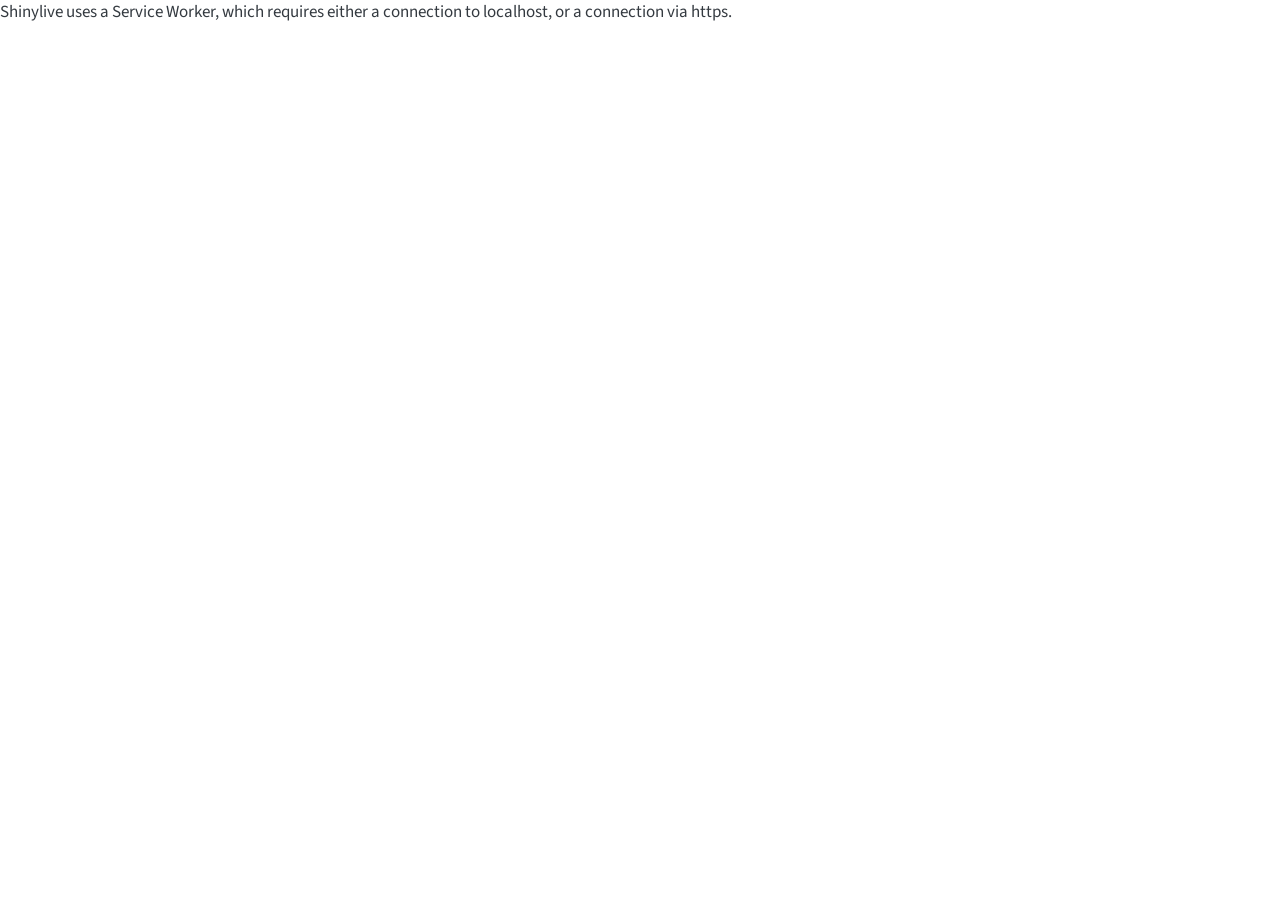
==== docs/index.html @ 6440e5b2 "update" ====
<!DOCTYPE html>
<html xmlns="http://www.w3.org/1999/xhtml" lang="en" xml:lang="en"><head>

<meta charset="utf-8">
<meta name="generator" content="quarto-1.4.553">

<meta name="viewport" content="width=device-width, initial-scale=1.0, user-scalable=yes">


<title>test_shiny_python - Shinylive in Quarto example</title>
<style>
code{white-space: pre-wrap;}
span.smallcaps{font-variant: small-caps;}
div.columns{display: flex; gap: min(4vw, 1.5em);}
div.column{flex: auto; overflow-x: auto;}
div.hanging-indent{margin-left: 1.5em; text-indent: -1.5em;}
ul.task-list{list-style: none;}
ul.task-list li input[type="checkbox"] {
  width: 0.8em;
  margin: 0 0.8em 0.2em -1em; /* quarto-specific, see https://github.com/quarto-dev/quarto-cli/issues/4556 */ 
  vertical-align: middle;
}
</style>


<script src="site_libs/quarto-nav/quarto-nav.js"></script>
<script src="site_libs/quarto-nav/headroom.min.js"></script>
<script src="site_libs/clipboard/clipboard.min.js"></script>
<script src="site_libs/quarto-search/autocomplete.umd.js"></script>
<script src="site_libs/quarto-search/fuse.min.js"></script>
<script src="site_libs/quarto-search/quarto-search.js"></script>
<meta name="quarto:offset" content="./">
<script src="site_libs/quarto-html/quarto.js"></script>
<script src="site_libs/quarto-html/popper.min.js"></script>
<script src="site_libs/quarto-html/tippy.umd.min.js"></script>
<script src="site_libs/quarto-html/anchor.min.js"></script>
<link href="site_libs/quarto-html/tippy.css" rel="stylesheet">
<link href="site_libs/quarto-html/quarto-syntax-highlighting.css" rel="stylesheet" id="quarto-text-highlighting-styles">
<script src="site_libs/bootstrap/bootstrap.min.js"></script>
<link href="site_libs/bootstrap/bootstrap-icons.css" rel="stylesheet">
<link href="site_libs/bootstrap/bootstrap.min.css" rel="stylesheet" id="quarto-bootstrap" data-mode="light">
<meta name="shinylive:serviceworker_dir" content=".">
<script src="site_libs/quarto-contrib/shinylive-0.4.1/shinylive/load-shinylive-sw.js" type="module"></script>
<script src="site_libs/quarto-contrib/shinylive-0.4.1/shinylive/run-python-blocks.js" type="module"></script>
<link href="site_libs/quarto-contrib/shinylive-0.4.1/shinylive/shinylive.css" rel="stylesheet">
<link href="site_libs/quarto-contrib/shinylive-quarto-css/shinylive-quarto.css" rel="stylesheet">
<script id="quarto-search-options" type="application/json">{
  "location": "navbar",
  "copy-button": false,
  "collapse-after": 3,
  "panel-placement": "end",
  "type": "overlay",
  "limit": 50,
  "keyboard-shortcut": [
    "f",
    "/",
    "s"
  ],
  "show-item-context": false,
  "language": {
    "search-no-results-text": "No results",
    "search-matching-documents-text": "matching documents",
    "search-copy-link-title": "Copy link to search",
    "search-hide-matches-text": "Hide additional matches",
    "search-more-match-text": "more match in this document",
    "search-more-matches-text": "more matches in this document",
    "search-clear-button-title": "Clear",
    "search-text-placeholder": "",
    "search-detached-cancel-button-title": "Cancel",
    "search-submit-button-title": "Submit",
    "search-label": "Search"
  }
}</script>


<link rel="stylesheet" href="styles.css">
</head>

<body class="nav-fixed">

<div id="quarto-search-results"></div>
  <header id="quarto-header" class="headroom fixed-top">
    <nav class="navbar navbar-expand-lg " data-bs-theme="dark">
      <div class="navbar-container container-fluid">
      <div class="navbar-brand-container mx-auto">
    <a class="navbar-brand" href="./index.html">
    <span class="navbar-title">test_shiny_python</span>
    </a>
  </div>
            <div id="quarto-search" class="" title="Search"></div>
          <button class="navbar-toggler" type="button" data-bs-toggle="collapse" data-bs-target="#navbarCollapse" aria-controls="navbarCollapse" aria-expanded="false" aria-label="Toggle navigation" onclick="if (window.quartoToggleHeadroom) { window.quartoToggleHeadroom(); }">
  <span class="navbar-toggler-icon"></span>
</button>
          <div class="collapse navbar-collapse" id="navbarCollapse">
            <ul class="navbar-nav navbar-nav-scroll me-auto">
  <li class="nav-item">
    <a class="nav-link active" href="./index.html" aria-current="page"> 
<span class="menu-text">Home</span></a>
  </li>  
  <li class="nav-item">
    <a class="nav-link" href="./about.html"> 
<span class="menu-text">Shinylive in Quarto example</span></a>
  </li>  
</ul>
          </div> <!-- /navcollapse -->
          <div class="quarto-navbar-tools">
</div>
      </div> <!-- /container-fluid -->
    </nav>
</header>
<!-- content -->
<div id="quarto-content" class="quarto-container page-columns page-rows-contents page-layout-article page-navbar">
<!-- sidebar -->
<!-- margin-sidebar -->
    <div id="quarto-margin-sidebar" class="sidebar margin-sidebar">
        <nav id="TOC" role="doc-toc" class="toc-active">
    <h2 id="toc-title">On this page</h2>
   
  <ul>
  <li><a href="#editor-with-app" id="toc-editor-with-app" class="nav-link active" data-scroll-target="#editor-with-app">Editor with app</a></li>
  </ul>
</nav>
    </div>
<!-- main -->
<main class="content" id="quarto-document-content">

<header id="title-block-header" class="quarto-title-block default">
<div class="quarto-title">
<h1 class="title">Shinylive in Quarto example</h1>
</div>



<div class="quarto-title-meta">

    
  
    
  </div>
  


</header>


<section id="editor-with-app" class="level3">
<h3 class="anchored" data-anchor-id="editor-with-app">Editor with app</h3>
<p>If you want to display an editor panel with along with the running application, use <code>#| components: [editor, viewer]</code>. Users will be able to use the editor to modify the code and re-run the application.</p>
<pre class="shinylive-python" data-engine="python"><code>#| standalone: true
#| viewerHeight: 600

from shiny import App, ui, render
import pandas as pd
from pyodide.http import open_url
from shiny import App, Inputs, Outputs, Session, reactive, render, ui

# Define the directory and file path
file_path = open_url("https://raw.githubusercontent.com/Liem-Ngo/test-shiny/main/triz_39_1.csv")

# Define parameter mapping
parameter_mapping = {
    "1. Trọng lượng đối tượng chuyển động": 1,
    "2. Trọng lượng đối tượng bất động": 2,
    "3. Độ dài đối tượng chuyển động": 3,
    "4. Độ dài đối tượng bất động": 4,
    "5. Diện tích đối tượng chuyển động": 5,
    "6. Diện tích đối tượng bất động": 6,
    "7. Thể tích đối tượng chuyển động": 7,
    "8. Thể tích đối tượng bất động": 8,
    "9. Vận tốc": 9,
    "10. Lực": 10,
    "11. Ứng suất, áp suất": 11,
    "12. Hình dạng": 12,
    "13. Tính ổn định của thành phần đối tượng": 13,
    "14. Độ bền": 14,
    "15. Thời hạn hoạt động của đối tượng chuyển động": 15,
    "16. Thời hạn hoạt động của đối tượng bất động": 16,
    "17. Nhiệt độ": 17,
    "18. Độ chiếu sáng (độ rọi)": 18,
    "19. Năng lượng tiêu hao bởi đối tượng chuyển động": 19,
    "20. Năng lượng tiêu hao bởi đối tượng bất động": 20,
    "21. Công suất": 21,
    "22. Năng lượng mất mát": 22,
    "23. Chất thể mất mát": 23,
    "24. Thông tin mất mát": 24,
    "25. Thời gian mất mát": 25,
    "26. Lượng chất thể": 26,
    "27. Độ tin cậy": 27,
    "28. Độ chính xác trong đo lường": 28,
    "29. Độ chính xác trong chế tạo": 29,
    "30. Các nhân tố có hại từ bên ngoài tác động lên đối tượng": 30,
    "31. Các nhân tố có hại sinh ra bởi chính đối tượng": 31,
    "32. Tiện lợi trong chế tạo": 32,
    "33. Tiện lợi trong sử dụng, vận hành": 33,
    "34. Tiện lợi trong sửa chữa": 34,
    "35. Độ thích nghi, tính phổ dụng (vạn năng)": 35,
    "36. Độ phức tạp của thiết bị": 36,
    "37. Độ phức tạp trong kiểm tra và đo lường": 37,
    "38. Mức độ tự động hóa": 38,
    "39. Năng suất": 39
}

# Define creative principles mapping and replace &lt;br&gt; with a space
creative_principles = {
    1: "Nguyên tắc phân nhỏ (Segmentation)",
    2: "Nguyên tắc “tách khỏi” (Taking out)",
    3: "Nguyên tắc phẩm chất cục bộ (Local quality)",
    4: "Nguyên tắc phản đối xứng (Asymmetry)",
    5: "Nguyên tắc kết hợp (Merging)",
    6: "Nguyên tắc vạn năng (Universality)",
    7: "Nguyên tắc “chứa trong” (Nested Doll)",
    8: "Nguyên tắc phản trọng lượng (Anti-Weight)",
    9: "Nguyên tắc gây ứng suất sơ bộ (Preliminary Anti-Action)",
    10: "Nguyên tắc thực hiện sơ bộ (Preliminary Action)",
    11: "Nguyên tắc dự phòng (Beforehand Cushioning)",
    12: "Nguyên tắc đẳng thế (Equipotentiality)",
    13: "Nguyên tắc đảo ngược (The Other Way Round)",
    14: "Nguyên tắc cầu (tròn) hóa (Spheroidality - Curvature)",
    15: "Nguyên tắc linh động (Dynamics)",
    16: "Nguyên tắc giải “thiếu” hoặc “thừa” (Partial or Excessive Actions)",
    17: "Nguyên tắc chuyển sang chiều khác (Another Dimension)",
    18: "Nguyên tắc sử dụng các dao động cơ học (Mechanical vibration)",
    19: "Nguyên tắc tác động theo chu kỳ (Periodic Action)",
    20: "Nguyên tắc liên tục tác động có ích (Continuity of Useful Action)",
    21: "Nguyên tắc “vượt nhanh” (Skipping)",
    22: "Nguyên tắc biến hại thành lợi (\"Blessing in Disguise\" or \"Turn Lemons into Lemonade\")",
    23: "Nguyên tắc quan hệ phản hồi (Feedback)",
    24: "Nguyên tắc sử dụng trung gian (Intermediary)",
    25: "Nguyên tắc tự phục vụ (Self-service)",
    26: "Nguyên tắc sao chép (Copying)",
    27: "Nguyên tắc “rẻ” thay cho “đắt” (Cheap Short-Living Objects)",
    28: "Thay thế sơ đồ cơ học (Mechanics Substitution)",
    29: "Sử dụng các kết cấu khí và lỏng (Pneumatics and Hydraulics)",
    30: "Sử dụng vỏ dẻo và màng mỏng (Flexible Shells and Thin Films)",
    31: "Sử dụng các vật liệu nhiều lỗ (Porous Materials)",
    32: "Nguyên tắc thay đổi màu sắc (Color Changes)",
    33: "Nguyên tắc đồng nhất (Homogeneity)",
    34: "Nguyên tắc phân hủy hoặc tái sinh các phần (Discarding and Recovering)",
    35: "Thay đổi các thông số hóa lý của đối tượng (Parameter Changes)",
    36: "Sử dụng chuyển pha (Phase Transitions)",
    37: "Sử dụng sự nở nhiệt (Thermal Expansion)",
    38: "Sử dụng các chất oxy hóa mạnh (Strong Oxidants or Boosted Interactions)",
    39: "Thay đổi độ trơ (Inert Atmosphere)",
    40: "Sử dụng các vật liệu hợp thành (Composite Structures)"
}

# Define the UI components
app_ui = ui.page_fluid(
    ui.layout_sidebar(
        ui.panel_sidebar(
            ui.h3("Matrix 39"),
            ui.input_select(
                "col_select",
                "Tốt lên:",
                list(parameter_mapping.keys()),
                width="100%"
            ),
            ui.input_select(
                "row_select",
                "Xấu đi:",
                list(parameter_mapping.keys()),
                width="100%"
            ),
            ui.input_action_button("submitbutton", "Submit", class_="btn btn-primary", width="100%"),
        ),
        ui.panel_main(
            ui.h3("__________NGUYÊN TẮC SÁNG TẠO__________ "),
            ui.output_table("selected_table", class_="table table-sm table-striped"),
            ui.HTML("&lt;style&gt; .table { font-size: 15px; text-align: left; } &lt;/style&gt;"),
        ),
        style="font-size: 15px; padding: 0px;"
    ),
    style="font-size: 15px; padding: 0px;"
)

def server(input: Inputs, output: Outputs, session: Session):
    @reactive.Calc
    def read_file():
        return pd.read_csv(file_path, delimiter=';')

    @reactive.Calc
    def selected_value_calc():
        df_matrix = read_file()
        if df_matrix.empty:
            return pd.DataFrame({"Error": ["The data file could not be loaded."]})
        
        if input.submitbutton() &gt; 0:
            row_select = input.row_select()
            col_select = input.col_select()
            row_idx = parameter_mapping[row_select] - 1  # Adjust for 0-based indexing
            col_idx = parameter_mapping[col_select] - 1  # Adjust for 0-based indexing
            value = df_matrix.iloc[row_idx, col_idx]
            selected_values = [int(val) for val in str(value).split(',')]
            result = pd.DataFrame({
                "Principles": selected_values,
                " ": [creative_principles[val] for val in selected_values]
            })
            return result
        return pd.DataFrame(columns=["Principles", " "])

    @output
    @render.table
    def selected_table():
        return selected_value_calc()

app = App(app_ui, server)
</code></pre>


</section>

</main> <!-- /main -->
<script id="quarto-html-after-body" type="application/javascript">
window.document.addEventListener("DOMContentLoaded", function (event) {
  const toggleBodyColorMode = (bsSheetEl) => {
    const mode = bsSheetEl.getAttribute("data-mode");
    const bodyEl = window.document.querySelector("body");
    if (mode === "dark") {
      bodyEl.classList.add("quarto-dark");
      bodyEl.classList.remove("quarto-light");
    } else {
      bodyEl.classList.add("quarto-light");
      bodyEl.classList.remove("quarto-dark");
    }
  }
  const toggleBodyColorPrimary = () => {
    const bsSheetEl = window.document.querySelector("link#quarto-bootstrap");
    if (bsSheetEl) {
      toggleBodyColorMode(bsSheetEl);
    }
  }
  toggleBodyColorPrimary();  
  const icon = "";
  const anchorJS = new window.AnchorJS();
  anchorJS.options = {
    placement: 'right',
    icon: icon
  };
  anchorJS.add('.anchored');
  const isCodeAnnotation = (el) => {
    for (const clz of el.classList) {
      if (clz.startsWith('code-annotation-')) {                     
        return true;
      }
    }
    return false;
  }
  const clipboard = new window.ClipboardJS('.code-copy-button', {
    text: function(trigger) {
      const codeEl = trigger.previousElementSibling.cloneNode(true);
      for (const childEl of codeEl.children) {
        if (isCodeAnnotation(childEl)) {
          childEl.remove();
        }
      }
      return codeEl.innerText;
    }
  });
  clipboard.on('success', function(e) {
    // button target
    const button = e.trigger;
    // don't keep focus
    button.blur();
    // flash "checked"
    button.classList.add('code-copy-button-checked');
    var currentTitle = button.getAttribute("title");
    button.setAttribute("title", "Copied!");
    let tooltip;
    if (window.bootstrap) {
      button.setAttribute("data-bs-toggle", "tooltip");
      button.setAttribute("data-bs-placement", "left");
      button.setAttribute("data-bs-title", "Copied!");
      tooltip = new bootstrap.Tooltip(button, 
        { trigger: "manual", 
          customClass: "code-copy-button-tooltip",
          offset: [0, -8]});
      tooltip.show();    
    }
    setTimeout(function() {
      if (tooltip) {
        tooltip.hide();
        button.removeAttribute("data-bs-title");
        button.removeAttribute("data-bs-toggle");
        button.removeAttribute("data-bs-placement");
      }
      button.setAttribute("title", currentTitle);
      button.classList.remove('code-copy-button-checked');
    }, 1000);
    // clear code selection
    e.clearSelection();
  });
    var localhostRegex = new RegExp(/^(?:http|https):\/\/localhost\:?[0-9]*\//);
    var mailtoRegex = new RegExp(/^mailto:/);
      var filterRegex = new RegExp('/' + window.location.host + '/');
    var isInternal = (href) => {
        return filterRegex.test(href) || localhostRegex.test(href) || mailtoRegex.test(href);
    }
    // Inspect non-navigation links and adorn them if external
 	var links = window.document.querySelectorAll('a[href]:not(.nav-link):not(.navbar-brand):not(.toc-action):not(.sidebar-link):not(.sidebar-item-toggle):not(.pagination-link):not(.no-external):not([aria-hidden]):not(.dropdown-item):not(.quarto-navigation-tool)');
    for (var i=0; i<links.length; i++) {
      const link = links[i];
      if (!isInternal(link.href)) {
        // undo the damage that might have been done by quarto-nav.js in the case of
        // links that we want to consider external
        if (link.dataset.originalHref !== undefined) {
          link.href = link.dataset.originalHref;
        }
      }
    }
  function tippyHover(el, contentFn, onTriggerFn, onUntriggerFn) {
    const config = {
      allowHTML: true,
      maxWidth: 500,
      delay: 100,
      arrow: false,
      appendTo: function(el) {
          return el.parentElement;
      },
      interactive: true,
      interactiveBorder: 10,
      theme: 'quarto',
      placement: 'bottom-start',
    };
    if (contentFn) {
      config.content = contentFn;
    }
    if (onTriggerFn) {
      config.onTrigger = onTriggerFn;
    }
    if (onUntriggerFn) {
      config.onUntrigger = onUntriggerFn;
    }
    window.tippy(el, config); 
  }
  const noterefs = window.document.querySelectorAll('a[role="doc-noteref"]');
  for (var i=0; i<noterefs.length; i++) {
    const ref = noterefs[i];
    tippyHover(ref, function() {
      // use id or data attribute instead here
      let href = ref.getAttribute('data-footnote-href') || ref.getAttribute('href');
      try { href = new URL(href).hash; } catch {}
      const id = href.replace(/^#\/?/, "");
      const note = window.document.getElementById(id);
      if (note) {
        return note.innerHTML;
      } else {
        return "";
      }
    });
  }
  const xrefs = window.document.querySelectorAll('a.quarto-xref');
  const processXRef = (id, note) => {
    // Strip column container classes
    const stripColumnClz = (el) => {
      el.classList.remove("page-full", "page-columns");
      if (el.children) {
        for (const child of el.children) {
          stripColumnClz(child);
        }
      }
    }
    stripColumnClz(note)
    if (id === null || id.startsWith('sec-')) {
      // Special case sections, only their first couple elements
      const container = document.createElement("div");
      if (note.children && note.children.length > 2) {
        container.appendChild(note.children[0].cloneNode(true));
        for (let i = 1; i < note.children.length; i++) {
          const child = note.children[i];
          if (child.tagName === "P" && child.innerText === "") {
            continue;
          } else {
            container.appendChild(child.cloneNode(true));
            break;
          }
        }
        if (window.Quarto?.typesetMath) {
          window.Quarto.typesetMath(container);
        }
        return container.innerHTML
      } else {
        if (window.Quarto?.typesetMath) {
          window.Quarto.typesetMath(note);
        }
        return note.innerHTML;
      }
    } else {
      // Remove any anchor links if they are present
      const anchorLink = note.querySelector('a.anchorjs-link');
      if (anchorLink) {
        anchorLink.remove();
      }
      if (window.Quarto?.typesetMath) {
        window.Quarto.typesetMath(note);
      }
      // TODO in 1.5, we should make sure this works without a callout special case
      if (note.classList.contains("callout")) {
        return note.outerHTML;
      } else {
        return note.innerHTML;
      }
    }
  }
  for (var i=0; i<xrefs.length; i++) {
    const xref = xrefs[i];
    tippyHover(xref, undefined, function(instance) {
      instance.disable();
      let url = xref.getAttribute('href');
      let hash = undefined; 
      if (url.startsWith('#')) {
        hash = url;
      } else {
        try { hash = new URL(url).hash; } catch {}
      }
      if (hash) {
        const id = hash.replace(/^#\/?/, "");
        const note = window.document.getElementById(id);
        if (note !== null) {
          try {
            const html = processXRef(id, note.cloneNode(true));
            instance.setContent(html);
          } finally {
            instance.enable();
            instance.show();
          }
        } else {
          // See if we can fetch this
          fetch(url.split('#')[0])
          .then(res => res.text())
          .then(html => {
            const parser = new DOMParser();
            const htmlDoc = parser.parseFromString(html, "text/html");
            const note = htmlDoc.getElementById(id);
            if (note !== null) {
              const html = processXRef(id, note);
              instance.setContent(html);
            } 
          }).finally(() => {
            instance.enable();
            instance.show();
          });
        }
      } else {
        // See if we can fetch a full url (with no hash to target)
        // This is a special case and we should probably do some content thinning / targeting
        fetch(url)
        .then(res => res.text())
        .then(html => {
          const parser = new DOMParser();
          const htmlDoc = parser.parseFromString(html, "text/html");
          const note = htmlDoc.querySelector('main.content');
          if (note !== null) {
            // This should only happen for chapter cross references
            // (since there is no id in the URL)
            // remove the first header
            if (note.children.length > 0 && note.children[0].tagName === "HEADER") {
              note.children[0].remove();
            }
            const html = processXRef(null, note);
            instance.setContent(html);
          } 
        }).finally(() => {
          instance.enable();
          instance.show();
        });
      }
    }, function(instance) {
    });
  }
      let selectedAnnoteEl;
      const selectorForAnnotation = ( cell, annotation) => {
        let cellAttr = 'data-code-cell="' + cell + '"';
        let lineAttr = 'data-code-annotation="' +  annotation + '"';
        const selector = 'span[' + cellAttr + '][' + lineAttr + ']';
        return selector;
      }
      const selectCodeLines = (annoteEl) => {
        const doc = window.document;
        const targetCell = annoteEl.getAttribute("data-target-cell");
        const targetAnnotation = annoteEl.getAttribute("data-target-annotation");
        const annoteSpan = window.document.querySelector(selectorForAnnotation(targetCell, targetAnnotation));
        const lines = annoteSpan.getAttribute("data-code-lines").split(",");
        const lineIds = lines.map((line) => {
          return targetCell + "-" + line;
        })
        let top = null;
        let height = null;
        let parent = null;
        if (lineIds.length > 0) {
            //compute the position of the single el (top and bottom and make a div)
            const el = window.document.getElementById(lineIds[0]);
            top = el.offsetTop;
            height = el.offsetHeight;
            parent = el.parentElement.parentElement;
          if (lineIds.length > 1) {
            const lastEl = window.document.getElementById(lineIds[lineIds.length - 1]);
            const bottom = lastEl.offsetTop + lastEl.offsetHeight;
            height = bottom - top;
          }
          if (top !== null && height !== null && parent !== null) {
            // cook up a div (if necessary) and position it 
            let div = window.document.getElementById("code-annotation-line-highlight");
            if (div === null) {
              div = window.document.createElement("div");
              div.setAttribute("id", "code-annotation-line-highlight");
              div.style.position = 'absolute';
              parent.appendChild(div);
            }
            div.style.top = top - 2 + "px";
            div.style.height = height + 4 + "px";
            div.style.left = 0;
            let gutterDiv = window.document.getElementById("code-annotation-line-highlight-gutter");
            if (gutterDiv === null) {
              gutterDiv = window.document.createElement("div");
              gutterDiv.setAttribute("id", "code-annotation-line-highlight-gutter");
              gutterDiv.style.position = 'absolute';
              const codeCell = window.document.getElementById(targetCell);
              const gutter = codeCell.querySelector('.code-annotation-gutter');
              gutter.appendChild(gutterDiv);
            }
            gutterDiv.style.top = top - 2 + "px";
            gutterDiv.style.height = height + 4 + "px";
          }
          selectedAnnoteEl = annoteEl;
        }
      };
      const unselectCodeLines = () => {
        const elementsIds = ["code-annotation-line-highlight", "code-annotation-line-highlight-gutter"];
        elementsIds.forEach((elId) => {
          const div = window.document.getElementById(elId);
          if (div) {
            div.remove();
          }
        });
        selectedAnnoteEl = undefined;
      };
        // Handle positioning of the toggle
    window.addEventListener(
      "resize",
      throttle(() => {
        elRect = undefined;
        if (selectedAnnoteEl) {
          selectCodeLines(selectedAnnoteEl);
        }
      }, 10)
    );
    function throttle(fn, ms) {
    let throttle = false;
    let timer;
      return (...args) => {
        if(!throttle) { // first call gets through
            fn.apply(this, args);
            throttle = true;
        } else { // all the others get throttled
            if(timer) clearTimeout(timer); // cancel #2
            timer = setTimeout(() => {
              fn.apply(this, args);
              timer = throttle = false;
            }, ms);
        }
      };
    }
      // Attach click handler to the DT
      const annoteDls = window.document.querySelectorAll('dt[data-target-cell]');
      for (const annoteDlNode of annoteDls) {
        annoteDlNode.addEventListener('click', (event) => {
          const clickedEl = event.target;
          if (clickedEl !== selectedAnnoteEl) {
            unselectCodeLines();
            const activeEl = window.document.querySelector('dt[data-target-cell].code-annotation-active');
            if (activeEl) {
              activeEl.classList.remove('code-annotation-active');
            }
            selectCodeLines(clickedEl);
            clickedEl.classList.add('code-annotation-active');
          } else {
            // Unselect the line
            unselectCodeLines();
            clickedEl.classList.remove('code-annotation-active');
          }
        });
      }
  const findCites = (el) => {
    const parentEl = el.parentElement;
    if (parentEl) {
      const cites = parentEl.dataset.cites;
      if (cites) {
        return {
          el,
          cites: cites.split(' ')
        };
      } else {
        return findCites(el.parentElement)
      }
    } else {
      return undefined;
    }
  };
  var bibliorefs = window.document.querySelectorAll('a[role="doc-biblioref"]');
  for (var i=0; i<bibliorefs.length; i++) {
    const ref = bibliorefs[i];
    const citeInfo = findCites(ref);
    if (citeInfo) {
      tippyHover(citeInfo.el, function() {
        var popup = window.document.createElement('div');
        citeInfo.cites.forEach(function(cite) {
          var citeDiv = window.document.createElement('div');
          citeDiv.classList.add('hanging-indent');
          citeDiv.classList.add('csl-entry');
          var biblioDiv = window.document.getElementById('ref-' + cite);
          if (biblioDiv) {
            citeDiv.innerHTML = biblioDiv.innerHTML;
          }
          popup.appendChild(citeDiv);
        });
        return popup.innerHTML;
      });
    }
  }
});
</script>
</div> <!-- /content -->




</body></html>
---- docs/site_libs/quarto-html/tippy.css ----
.tippy-box[data-animation=fade][data-state=hidden]{opacity:0}[data-tippy-root]{max-width:calc(100vw - 10px)}.tippy-box{position:relative;background-color:#333;color:#fff;border-radius:4px;font-size:14px;line-height:1.4;white-space:normal;outline:0;transition-property:transform,visibility,opacity}.tippy-box[data-placement^=top]>.tippy-arrow{bottom:0}.tippy-box[data-placement^=top]>.tippy-arrow:before{bottom:-7px;left:0;border-width:8px 8px 0;border-top-color:initial;transform-origin:center top}.tippy-box[data-placement^=bottom]>.tippy-arrow{top:0}.tippy-box[data-placement^=bottom]>.tippy-arrow:before{top:-7px;left:0;border-width:0 8px 8px;border-bottom-color:initial;transform-origin:center bottom}.tippy-box[data-placement^=left]>.tippy-arrow{right:0}.tippy-box[data-placement^=left]>.tippy-arrow:before{border-width:8px 0 8px 8px;border-left-color:initial;right:-7px;transform-origin:center left}.tippy-box[data-placement^=right]>.tippy-arrow{left:0}.tippy-box[data-placement^=right]>.tippy-arrow:before{left:-7px;border-width:8px 8px 8px 0;border-right-color:initial;transform-origin:center right}.tippy-box[data-inertia][data-state=visible]{transition-timing-function:cubic-bezier(.54,1.5,.38,1.11)}.tippy-arrow{width:16px;height:16px;color:#333}.tippy-arrow:before{content:"";position:absolute;border-color:transparent;border-style:solid}.tippy-content{position:relative;padding:5px 9px;z-index:1}
---- docs/site_libs/quarto-html/quarto-syntax-highlighting.css ----
/* quarto syntax highlight colors */
:root {
  --quarto-hl-ot-color: #003B4F;
  --quarto-hl-at-color: #657422;
  --quarto-hl-ss-color: #20794D;
  --quarto-hl-an-color: #5E5E5E;
  --quarto-hl-fu-color: #4758AB;
  --quarto-hl-st-color: #20794D;
  --quarto-hl-cf-color: #003B4F;
  --quarto-hl-op-color: #5E5E5E;
  --quarto-hl-er-color: #AD0000;
  --quarto-hl-bn-color: #AD0000;
  --quarto-hl-al-color: #AD0000;
  --quarto-hl-va-color: #111111;
  --quarto-hl-bu-color: inherit;
  --quarto-hl-ex-color: inherit;
  --quarto-hl-pp-color: #AD0000;
  --quarto-hl-in-color: #5E5E5E;
  --quarto-hl-vs-color: #20794D;
  --quarto-hl-wa-color: #5E5E5E;
  --quarto-hl-do-color: #5E5E5E;
  --quarto-hl-im-color: #00769E;
  --quarto-hl-ch-color: #20794D;
  --quarto-hl-dt-color: #AD0000;
  --quarto-hl-fl-color: #AD0000;
  --quarto-hl-co-color: #5E5E5E;
  --quarto-hl-cv-color: #5E5E5E;
  --quarto-hl-cn-color: #8f5902;
  --quarto-hl-sc-color: #5E5E5E;
  --quarto-hl-dv-color: #AD0000;
  --quarto-hl-kw-color: #003B4F;
}

/* other quarto variables */
:root {
  --quarto-font-monospace: SFMono-Regular, Menlo, Monaco, Consolas, "Liberation Mono", "Courier New", monospace;
}

pre > code.sourceCode > span {
  color: #003B4F;
}

code span {
  color: #003B4F;
}

code.sourceCode > span {
  color: #003B4F;
}

div.sourceCode,
div.sourceCode pre.sourceCode {
  color: #003B4F;
}

code span.ot {
  color: #003B4F;
  font-style: inherit;
}

code span.at {
  color: #657422;
  font-style: inherit;
}

code span.ss {
  color: #20794D;
  font-style: inherit;
}

code span.an {
  color: #5E5E5E;
  font-style: inherit;
}

code span.fu {
  color: #4758AB;
  font-style: inherit;
}

code span.st {
  color: #20794D;
  font-style: inherit;
}

code span.cf {
  color: #003B4F;
  font-style: inherit;
}

code span.op {
  color: #5E5E5E;
  font-style: inherit;
}

code span.er {
  color: #AD0000;
  font-style: inherit;
}

code span.bn {
  color: #AD0000;
  font-style: inherit;
}

code span.al {
  color: #AD0000;
  font-style: inherit;
}

code span.va {
  color: #111111;
  font-style: inherit;
}

code span.bu {
  font-style: inherit;
}

code span.ex {
  font-style: inherit;
}

code span.pp {
  color: #AD0000;
  font-style: inherit;
}

code span.in {
  color: #5E5E5E;
  font-style: inherit;
}

code span.vs {
  color: #20794D;
  font-style: inherit;
}

code span.wa {
  color: #5E5E5E;
  font-style: italic;
}

code span.do {
  color: #5E5E5E;
  font-style: italic;
}

code span.im {
  color: #00769E;
  font-style: inherit;
}

code span.ch {
  color: #20794D;
  font-style: inherit;
}

code span.dt {
  color: #AD0000;
  font-style: inherit;
}

code span.fl {
  color: #AD0000;
  font-style: inherit;
}

code span.co {
  color: #5E5E5E;
  font-style: inherit;
}

code span.cv {
  color: #5E5E5E;
  font-style: italic;
}

code span.cn {
  color: #8f5902;
  font-style: inherit;
}

code span.sc {
  color: #5E5E5E;
  font-style: inherit;
}

code span.dv {
  color: #AD0000;
  font-style: inherit;
}

code span.kw {
  color: #003B4F;
  font-style: inherit;
}

.prevent-inlining {
  content: "</";
}

/*# sourceMappingURL=debc5d5d77c3f9108843748ff7464032.css.map */
---- docs/site_libs/quarto-contrib/shinylive-0.4.1/shinylive/shinylive.css ----
/* Shinylive 0.4.1
// Copyright 2024 Posit, PBC */
/* src/Components/App.css */
:root {
  --colors-grey: grey;
  --colors-blue: #007BC2;
  --colors-blue-dark: hsl(207, 69%, 35%);
  --colors-red: #C10000;
  --colors-white: white;
  --colors-bg: white;
  --colors-fg: #333;
  --font-face:
    "Source Sans Pro",
    Arial,
    Helvetica,
    sans-serif;
  --font-size: 14px;
  --font-mono-face:
    Menlo,
    Monaco,
    Consolas,
    "Liberation Mono",
    "Courier New",
    monospace;
  --font-mono-size: 12px;
  --panel-roundness: 5px;
  --button-roundness: 5px;
  --container-roundness: calc(var(--panel-roundness) * 1.4);
  --shadow-color: 0deg 0% 56%;
  --shadow-elevation-low:
    0.3px 0.4px 0.6px hsl(var(--shadow-color) / 0.34),
    0.5px 0.7px 1px -1.2px hsl(var(--shadow-color) / 0.34),
    1.2px 1.7px 2.3px -2.5px hsl(var(--shadow-color) / 0.34);
  --shadow-elevation-medium:
    0.3px 0.4px 0.6px hsl(var(--shadow-color) / 0.36),
    1px 1.4px 1.9px -0.8px hsl(var(--shadow-color) / 0.36),
    2.6px 3.4px 4.8px -1.7px hsl(var(--shadow-color) / 0.36),
    6.2px 8.3px 11.7px -2.5px hsl(var(--shadow-color) / 0.36);
}
.shinylive-container {
  --pad: 2px;
  height: 100%;
  width: 100%;
  min-height: 100px;
  min-width: 400px;
  padding: var(--pad);
  border-radius: var(--container-roundness);
  background-color: #e6e6e6;
}
.shinylive-container.viewer {
  --pad: 0;
  min-width: unset;
}
.shinylive-container > div {
  border-radius: var(--panel-roundness);
  background-color: var(--colors-bg);
}
.shinylive-example-selector {
  grid-area: exampleselector;
}
.shinylive-editor {
  grid-area: editor;
}
.shinylive-terminal {
  grid-area: terminal;
}
.shinylive-viewer {
  grid-area: viewer;
}
button {
  background-color: var(--colors-blue);
  color: var(--colors-white);
  font-family: var(--font-face);
  font-size: var(--font-size);
  border-style: solid;
  border-color: var(--colors-white);
  border-radius: var(--button-roundness);
  cursor: pointer;
  padding: 0.2rem 0.5rem;
}
button:disabled {
  cursor: default;
  background-color: #c8c8c8;
}
.shinylive-container.editor-cell {
  padding: 0;
}
.shinylive-container.editor-cell .shinylive-editor {
  border-bottom-right-radius: 0;
  border-bottom-left-radius: 0;
}
.shinylive-container.editor-cell .shinylive-output-cell {
  border-top: 2px solid #eeeff2;
  border-top-right-radius: 0;
  border-top-left-radius: 0;
}
.shinylive-container.editor-cell .shinylive-output-cell .rendered-html {
  padding: 2px 12px 3px 12px;
}
.shinylive-container.editor-cell .shinylive-output-cell pre.output-content {
  border-top-right-radius: 0;
  border-top-left-radius: 0;
  background-color: #eeeff2;
  font-size: 13px;
  line-height: 1.8;
  padding: 2px 12px 5px 12px;
  margin-bottom: 0;
  color: #666;
}
.shinylive-container.editor-cell .editor-container {
  padding: 12px 12px 4px 12px;
}

/* src/Components/ExampleSelector.css */
.shinylive-example-selector {
  padding: 3px 3px 3px 8px;
  font-family: var(--font-face);
  --indent: 8px;
  --divider-color: #f1f1f1;
}
.shinylive-example-selector > .categories {
  height: 100%;
  overflow-y: auto;
  padding: var(--indent);
}
.shinylive-example-selector > .categories .category-title {
  color: var(--colors-blue, blue);
  margin-top: calc(var(--indent) * 2);
}
.shinylive-example-selector .example {
  --v-pad: calc(var(--indent));
  --h-pad: calc(var(--indent) * 2);
  padding-left: var(--h-pad);
  padding-top: var(--v-pad);
  padding-bottom: var(--v-pad);
  cursor: default;
  position: relative;
  --sidebar-color: var(--colors-grey);
  --sidebar-indent: calc(var(--indent) / 1.3);
  --sidebar-w: 1px;
}
.shinylive-example-selector .example > a {
  text-decoration: unset;
  color: unset;
  cursor: unset;
}
.shinylive-example-selector .example:hover:not(.selected) {
  cursor: pointer;
}
.shinylive-example-selector .example.selected,
.shinylive-example-selector .example:hover {
  --sidebar-w: 4px;
}
.shinylive-example-selector .example.selected {
  --sidebar-color: var(--colors-blue, blue);
}
.shinylive-example-selector .example:before {
  content: "";
  position: absolute;
  height: 70%;
  top: 15%;
  width: var(--sidebar-w);
  border-radius: var(--button-roundness, 5px);
  left: calc(var(--sidebar-indent) - var(--sidebar-w) - 1px);
  background-color: var(--sidebar-color);
}
.shinylive-example-selector .example .title {
  font-weight: 500;
}
.shinylive-example-selector .example .about {
  color: var(--colors-grey, grey);
  font-size: small;
  font-style: italic;
  font-weight: 400;
}
.shinylive-example-selector > .categories > section > .divider {
  width: 100%;
  height: 1px;
  background-color: var(--divider-color);
}

/* src/Components/HeaderBar.css */
.HeaderBar {
  height: 30px;
  padding: 3px 8px;
  background-color: #007BC2;
  font-family: var(--font-face);
  font-size: 1.1rem;
  color: var(--colors-white);
  display: flex;
}
.HeaderBar > a.page-title {
  display: inherit;
  color: var(--colors-white);
  text-decoration: none;
  flex-direction: row;
  margin-right: auto;
}
.HeaderBar .shiny-logo {
  height: 22px;
  display: inline-block;
  margin-right: 6px;
  margin-left: 4px;
  margin-top: 1px;
}
.HeaderBar > div {
  flex-direction: row;
  margin-right: 1rem;
}
.HeaderBar button.code-run-button {
  border: none;
  font-size: 0.9rem;
  padding: 0.2rem 0.5rem;
  background-color: transparent;
  white-space: nowrap;
  fill: rgba(255, 255, 255, 0.8);
}
.HeaderBar button.code-run-button svg.shinylive-icon {
  font-size: 1em;
}
.HeaderBar button.code-run-button span.button-label {
  vertical-align: 0.15em;
  margin-left: 0.3em;
}
.HeaderBar .code-run-button:hover {
  color: var(--colors-white);
  fill: var(--colors-white);
}

/* src/Components/Icons.css */
.shinylive-icon {
  display: inline-block;
  height: 1em;
}

/* src/Components/OutputCell.css */
.shinylive-output-cell div.rendered-html table {
  border: none;
  border-collapse: collapse;
  border-spacing: 0;
  color: black;
  font-size: 90%;
  table-layout: fixed;
}
.shinylive-output-cell div.rendered-html thead {
  border-bottom: 1px solid black;
  vertical-align: bottom;
}
.shinylive-output-cell div.rendered-html tr,
.shinylive-output-cell div.rendered-html th,
.shinylive-output-cell div.rendered-html td {
  text-align: right;
  vertical-align: middle;
  padding: 0.5em 0.5em;
  line-height: normal;
  white-space: normal;
  max-width: none;
  border: none;
}
.shinylive-output-cell div.rendered-html th {
  font-weight: bold;
}
.shinylive-output-cell div.rendered-html tbody tr:nth-child(odd) {
  background: #f5f5f5;
}
.shinylive-output-cell div.rendered-html tbody tr:hover {
  background: rgba(66, 165, 245, 0.2);
}

/* src/Components/ResizableGrid/ResizableGrid.css */
.ResizableGrid {
  --pad: 2px;
  --panel-gap: 3px;
  --sizer-margin-offset: calc(-1 * var(--panel-gap));
  --expansion-scale: 3;
  height: 100%;
  width: 100%;
  min-height: 80px;
  min-width: 400px;
  display: grid;
  padding: 0;
  gap: var(--panel-gap);
  position: relative;
}
.ResizableGrid > * {
  min-width: 0;
  min-height: 0;
}
div.ResizableGrid--col-sizer,
div.ResizableGrid--row-sizer {
  opacity: 0;
  position: relative;
  transition: transform 1s 0.5s;
}
.ResizableGrid--col-sizer {
  grid-row: 1/-1;
  width: var(--panel-gap);
  margin-left: var(--sizer-margin-offset);
  height: 100%;
  cursor: ew-resize;
}
.ResizableGrid--row-sizer {
  grid-column: 1/-1;
  height: var(--panel-gap);
  margin-top: var(--sizer-margin-offset);
  width: 100%;
  cursor: ns-resize;
}
.ResizableGrid--col-sizer:hover,
.ResizableGrid--row-sizer:hover {
  z-index: 9999;
  transition: transform 0s;
}
.ResizableGrid--col-sizer:hover {
  transform: scaleX(var(--expansion-scale));
}
.ResizableGrid--row-sizer:hover {
  transform: scaleY(var(--expansion-scale));
}
div#size-detection-cell {
  width: 100%;
  height: 100%;
  grid-row: 1/-1;
  grid-column: 1/-1;
}

/* node_modules/xterm/css/xterm.css */
.xterm {
  cursor: text;
  position: relative;
  user-select: none;
  -ms-user-select: none;
  -webkit-user-select: none;
}
.xterm.focus,
.xterm:focus {
  outline: none;
}
.xterm .xterm-helpers {
  position: absolute;
  top: 0;
  z-index: 5;
}
.xterm .xterm-helper-textarea {
  padding: 0;
  border: 0;
  margin: 0;
  position: absolute;
  opacity: 0;
  left: -9999em;
  top: 0;
  width: 0;
  height: 0;
  z-index: -5;
  white-space: nowrap;
  overflow: hidden;
  resize: none;
}
.xterm .composition-view {
  background: #000;
  color: #FFF;
  display: none;
  position: absolute;
  white-space: nowrap;
  z-index: 1;
}
.xterm .composition-view.active {
  display: block;
}
.xterm .xterm-viewport {
  background-color: #000;
  overflow-y: scroll;
  cursor: default;
  position: absolute;
  right: 0;
  left: 0;
  top: 0;
  bottom: 0;
}
.xterm .xterm-screen {
  position: relative;
}
.xterm .xterm-screen canvas {
  position: absolute;
  left: 0;
  top: 0;
}
.xterm .xterm-scroll-area {
  visibility: hidden;
}
.xterm-char-measure-element {
  display: inline-block;
  visibility: hidden;
  position: absolute;
  top: 0;
  left: -9999em;
  line-height: normal;
}
.xterm.enable-mouse-events {
  cursor: default;
}
.xterm.xterm-cursor-pointer,
.xterm .xterm-cursor-pointer {
  cursor: pointer;
}
.xterm.column-select.focus {
  cursor: crosshair;
}
.xterm .xterm-accessibility,
.xterm .xterm-message {
  position: absolute;
  left: 0;
  top: 0;
  bottom: 0;
  right: 0;
  z-index: 10;
  color: transparent;
  pointer-events: none;
}
.xterm .live-region {
  position: absolute;
  left: -9999px;
  width: 1px;
  height: 1px;
  overflow: hidden;
}
.xterm-dim {
  opacity: 1 !important;
}
.xterm-underline-1 {
  text-decoration: underline;
}
.xterm-underline-2 {
  text-decoration: double underline;
}
.xterm-underline-3 {
  text-decoration: wavy underline;
}
.xterm-underline-4 {
  text-decoration: dotted underline;
}
.xterm-underline-5 {
  text-decoration: dashed underline;
}
.xterm-overline {
  text-decoration: overline;
}
.xterm-overline.xterm-underline-1 {
  text-decoration: overline underline;
}
.xterm-overline.xterm-underline-2 {
  text-decoration: overline double underline;
}
.xterm-overline.xterm-underline-3 {
  text-decoration: overline wavy underline;
}
.xterm-overline.xterm-underline-4 {
  text-decoration: overline dotted underline;
}
.xterm-overline.xterm-underline-5 {
  text-decoration: overline dashed underline;
}
.xterm-strikethrough {
  text-decoration: line-through;
}
.xterm-screen .xterm-decoration-container .xterm-decoration {
  z-index: 6;
  position: absolute;
}
.xterm-screen .xterm-decoration-container .xterm-decoration.xterm-decoration-top-layer {
  z-index: 7;
}
.xterm-decoration-overview-ruler {
  z-index: 8;
  position: absolute;
  top: 0;
  right: 0;
  pointer-events: none;
}
.xterm-decoration-top {
  z-index: 2;
  position: relative;
}

/* src/Components/Terminal.css */
.shinylive-terminal.terminal {
  height: 100%;
  position: relative;
  overflow: hidden;
  padding: 0.5rem;
  --color: #333;
  --background: white;
  --size: 1;
  --font:
    Menlo,
    Monaco,
    Consolas,
    "Liberation Mono",
    "Courier New",
    monospace;
}
.xterm {
  padding: 8px;
}

/* src/Components/LoadingAnimation.css */
.loading-animation {
  --animation-start-color: #fafafa;
  --animation-end-color: #cccccc;
  --hex-width: 16px;
  background-color: inherit;
  box-shadow: inherit;
  text-align: center;
  font-size: 0;
  -webkit-animation: loading-animation-fade-in 1s;
  animation: loading-animation-fade-in 1s;
}
.loading-animation .hex {
  display: inline-block;
  position: relative;
  width: var(--hex-width);
  height: calc(0.57735 * var(--hex-width));
  margin: calc(0.216 * var(--hex-width)) calc(var(--hex-width) / 12);
  background-color: var(--animation-start-color);
  vertical-align: middle;
  -webkit-animation: loading-animation-pulse 3.75s infinite;
  animation: loading-animation-pulse 3.75s infinite;
}
.loading-animation .hex::before,
.loading-animation .hex::after {
  content: "";
  display: block;
  position: absolute;
  width: calc(0.7071 * var(--hex-width));
  height: calc(0.7071 * var(--hex-width));
  background-color: inherit;
  transform-origin: 0 0;
  transform: scaleY(0.57735) rotate(-45deg);
  animation: inherit;
}
.loading-animation .hex::before {
  top: 0;
}
.loading-animation .hex::after {
  top: calc(0.57735 * var(--hex-width));
}
.loading-animation .hex:nth-of-type(2n) {
  -webkit-animation-delay: 0s;
  animation-delay: 0s;
}
.loading-animation .hex:nth-of-type(2n+1) {
  -webkit-animation-delay: -1.1s;
  animation-delay: -1.05s;
}
.loading-animation .hex:nth-of-type(2n+2) {
  -webkit-animation-delay: -1.97s;
  animation-delay: -1.97s;
}
.loading-animation .hex:nth-of-type(2n+3) {
  -webkit-animation-delay: -1.8s;
  animation-delay: -1.8s;
}
.loading-animation .hex:nth-of-type(2n+4) {
  -webkit-animation-delay: -1.1s;
  animation-delay: -1.1s;
}
.loading-animation .hex:nth-of-type(2n+5) {
  -webkit-animation-delay: -1.1s;
  animation-delay: -1.1s;
}
.loading-animation .hex:nth-of-type(2n+6) {
  -webkit-animation-delay: -1.8s;
  animation-delay: -1.8s;
}
.loading-animation .hex:nth-of-type(2n+7) {
  -webkit-animation-delay: -1.7s;
  animation-delay: -1.7s;
}
.loading-animation .hex:nth-of-type(2n+8) {
  -webkit-animation-delay: -1.2s;
  animation-delay: -1.2s;
}
.loading-animation .hex:nth-of-type(2n+9) {
  -webkit-animation-delay: -1.3s;
  animation-delay: -1.3s;
}
.loading-animation .hex:nth-of-type(2n+11) {
  -webkit-animation-delay: -1.6s;
  animation-delay: -1.6s;
}
.loading-animation .hex:nth-of-type(2n+12) {
  -webkit-animation-delay: -1.6s;
  animation-delay: -1.6s;
}
.loading-animation .hex:nth-of-type(2n+13) {
  -webkit-animation-delay: -1.3s;
  animation-delay: -1.3s;
}
.loading-animation .hex:nth-of-type(2n+14) {
  -webkit-animation-delay: -1.3s;
  animation-delay: -1.3s;
}
.loading-animation .hex:nth-of-type(2n+15) {
  -webkit-animation-delay: -1.5s;
  animation-delay: -1.5s;
}
.loading-animation .hex:nth-of-type(2n+16) {
  -webkit-animation-delay: -1.5s;
  animation-delay: -1.5s;
}
.loading-animation .hex:nth-of-type(2n+17) {
  -webkit-animation-delay: -1.3s;
  animation-delay: -1.3s;
}
.loading-animation .hex:nth-of-type(2n+18) {
  -webkit-animation-delay: -1.4s;
  animation-delay: -1.4s;
}
.loading-animation .hex:nth-of-type(2n+19) {
  -webkit-animation-delay: -1.45s;
  animation-delay: -1.45s;
}
.loading-animation .spacer {
  display: inline-block;
  width: calc(var(--hex-width) * 14 / 12);
}
@keyframes loading-animation-pulse {
  0% {
    background-color: var(--animation-start-color);
  }
  50% {
    background-color: var(--animation-end-color);
  }
  100% {
    background-color: var(--animation-start-color);
  }
}
@keyframes loading-animation-fade-in {
  0% {
    opacity: 0;
  }
  20% {
    opacity: 0;
  }
  100% {
    opacity: 1;
  }
}

/* src/Components/Viewer.css */
.shinylive-viewer {
  height: 100%;
  width: 100%;
  position: relative;
}
.app-frame {
  border-radius: var(--panel-roundness);
  border: 0;
}
.shinylive-viewer iframe {
  background-color: white;
  width: 100%;
  height: 100%;
  display: block;
}
.shinylive-viewer .loading-wrapper {
  overflow: auto;
  background-color: white;
  position: absolute;
  height: 100%;
  width: 100%;
  top: 0px;
  left: 0px;
  display: flex;
  justify-content: center;
  align-items: center;
}
.shinylive-viewer .loading-wrapper.loading-wrapper-error {
  justify-content: left;
}
.shinylive-viewer .loading-wrapper .error-alert {
  text-align: center;
  font-size: 1.4rem;
  font-family: var(--font-face);
  -webkit-animation: loading-animation-fade-in 0.5s;
  animation: loading-animation-fade-in 0.5s;
}
.shinylive-viewer .loading-wrapper .error-alert .error-icon {
  display: inline-block;
  text-align: center;
  width: 85px;
  margin-bottom: 0.5rem;
}
.shinylive-viewer .loading-wrapper .error-alert .error-log {
  font-size: 0.7rem;
  text-align: left;
  padding: 0.3rem;
}
@keyframes loading-animation-fade-in {
  0% {
    opacity: 0;
  }
  100% {
    opacity: 1;
  }
}

/* node_modules/balloon-css/balloon.min.css */
:root {
  --balloon-border-radius: 2px;
  --balloon-color: rgba(16,16,16,0.95);
  --balloon-text-color: #fff;
  --balloon-font-size: 12px;
  --balloon-move: 4px;
}
button[aria-label][data-balloon-pos] {
  overflow: visible;
}
[aria-label][data-balloon-pos] {
  position: relative;
  cursor: pointer;
}
[aria-label][data-balloon-pos]:after {
  opacity: 0;
  pointer-events: none;
  transition: all 0.18s ease-out 0.18s;
  text-indent: 0;
  font-family:
    -apple-system,
    BlinkMacSystemFont,
    "Segoe UI",
    Roboto,
    Oxygen,
    Ubuntu,
    Cantarell,
    "Open Sans",
    "Helvetica Neue",
    sans-serif;
  font-weight: normal;
  font-style: normal;
  text-shadow: none;
  font-size: var(--balloon-font-size);
  background: var(--balloon-color);
  border-radius: 2px;
  color: var(--balloon-text-color);
  border-radius: var(--balloon-border-radius);
  content: attr(aria-label);
  padding: .5em 1em;
  position: absolute;
  white-space: nowrap;
  z-index: 10;
}
[aria-label][data-balloon-pos]:before {
  width: 0;
  height: 0;
  border: 5px solid transparent;
  border-top-color: var(--balloon-color);
  opacity: 0;
  pointer-events: none;
  transition: all 0.18s ease-out 0.18s;
  content: "";
  position: absolute;
  z-index: 10;
}
[aria-label][data-balloon-pos]:hover:before,
[aria-label][data-balloon-pos]:hover:after,
[aria-label][data-balloon-pos][data-balloon-visible]:before,
[aria-label][data-balloon-pos][data-balloon-visible]:after,
[aria-label][data-balloon-pos]:not([data-balloon-nofocus]):focus:before,
[aria-label][data-balloon-pos]:not([data-balloon-nofocus]):focus:after {
  opacity: 1;
  pointer-events: none;
}
[aria-label][data-balloon-pos].font-awesome:after {
  font-family:
    FontAwesome,
    -apple-system,
    BlinkMacSystemFont,
    "Segoe UI",
    Roboto,
    Oxygen,
    Ubuntu,
    Cantarell,
    "Open Sans",
    "Helvetica Neue",
    sans-serif;
}
[aria-label][data-balloon-pos][data-balloon-break]:after {
  white-space: pre;
}
[aria-label][data-balloon-pos][data-balloon-break][data-balloon-length]:after {
  white-space: pre-line;
  word-break: break-word;
}
[aria-label][data-balloon-pos][data-balloon-blunt]:before,
[aria-label][data-balloon-pos][data-balloon-blunt]:after {
  transition: none;
}
[aria-label][data-balloon-pos][data-balloon-pos=up]:hover:after,
[aria-label][data-balloon-pos][data-balloon-pos=up][data-balloon-visible]:after,
[aria-label][data-balloon-pos][data-balloon-pos=down]:hover:after,
[aria-label][data-balloon-pos][data-balloon-pos=down][data-balloon-visible]:after {
  transform: translate(-50%, 0);
}
[aria-label][data-balloon-pos][data-balloon-pos=up]:hover:before,
[aria-label][data-balloon-pos][data-balloon-pos=up][data-balloon-visible]:before,
[aria-label][data-balloon-pos][data-balloon-pos=down]:hover:before,
[aria-label][data-balloon-pos][data-balloon-pos=down][data-balloon-visible]:before {
  transform: translate(-50%, 0);
}
[aria-label][data-balloon-pos][data-balloon-pos*=-left]:after {
  left: 0;
}
[aria-label][data-balloon-pos][data-balloon-pos*=-left]:before {
  left: 5px;
}
[aria-label][data-balloon-pos][data-balloon-pos*=-right]:after {
  right: 0;
}
[aria-label][data-balloon-pos][data-balloon-pos*=-right]:before {
  right: 5px;
}
[aria-label][data-balloon-pos][data-balloon-po*=-left]:hover:after,
[aria-label][data-balloon-pos][data-balloon-po*=-left][data-balloon-visible]:after,
[aria-label][data-balloon-pos][data-balloon-pos*=-right]:hover:after,
[aria-label][data-balloon-pos][data-balloon-pos*=-right][data-balloon-visible]:after {
  transform: translate(0, 0);
}
[aria-label][data-balloon-pos][data-balloon-po*=-left]:hover:before,
[aria-label][data-balloon-pos][data-balloon-po*=-left][data-balloon-visible]:before,
[aria-label][data-balloon-pos][data-balloon-pos*=-right]:hover:before,
[aria-label][data-balloon-pos][data-balloon-pos*=-right][data-balloon-visible]:before {
  transform: translate(0, 0);
}
[aria-label][data-balloon-pos][data-balloon-pos^=up]:before,
[aria-label][data-balloon-pos][data-balloon-pos^=up]:after {
  bottom: 100%;
  transform-origin: top;
  transform: translate(0, var(--balloon-move));
}
[aria-label][data-balloon-pos][data-balloon-pos^=up]:after {
  margin-bottom: 10px;
}
[aria-label][data-balloon-pos][data-balloon-pos=up]:before,
[aria-label][data-balloon-pos][data-balloon-pos=up]:after {
  left: 50%;
  transform: translate(-50%, var(--balloon-move));
}
[aria-label][data-balloon-pos][data-balloon-pos^=down]:before,
[aria-label][data-balloon-pos][data-balloon-pos^=down]:after {
  top: 100%;
  transform: translate(0, calc(var(--balloon-move) * -1));
}
[aria-label][data-balloon-pos][data-balloon-pos^=down]:after {
  margin-top: 10px;
}
[aria-label][data-balloon-pos][data-balloon-pos^=down]:before {
  width: 0;
  height: 0;
  border: 5px solid transparent;
  border-bottom-color: var(--balloon-color);
}
[aria-label][data-balloon-pos][data-balloon-pos=down]:after,
[aria-label][data-balloon-pos][data-balloon-pos=down]:before {
  left: 50%;
  transform: translate(-50%, calc(var(--balloon-move) * -1));
}
[aria-label][data-balloon-pos][data-balloon-pos=left]:hover:after,
[aria-label][data-balloon-pos][data-balloon-pos=left][data-balloon-visible]:after,
[aria-label][data-balloon-pos][data-balloon-pos=right]:hover:after,
[aria-label][data-balloon-pos][data-balloon-pos=right][data-balloon-visible]:after {
  transform: translate(0, -50%);
}
[aria-label][data-balloon-pos][data-balloon-pos=left]:hover:before,
[aria-label][data-balloon-pos][data-balloon-pos=left][data-balloon-visible]:before,
[aria-label][data-balloon-pos][data-balloon-pos=right]:hover:before,
[aria-label][data-balloon-pos][data-balloon-pos=right][data-balloon-visible]:before {
  transform: translate(0, -50%);
}
[aria-label][data-balloon-pos][data-balloon-pos=left]:after,
[aria-label][data-balloon-pos][data-balloon-pos=left]:before {
  right: 100%;
  top: 50%;
  transform: translate(var(--balloon-move), -50%);
}
[aria-label][data-balloon-pos][data-balloon-pos=left]:after {
  margin-right: 10px;
}
[aria-label][data-balloon-pos][data-balloon-pos=left]:before {
  width: 0;
  height: 0;
  border: 5px solid transparent;
  border-left-color: var(--balloon-color);
}
[aria-label][data-balloon-pos][data-balloon-pos=right]:after,
[aria-label][data-balloon-pos][data-balloon-pos=right]:before {
  left: 100%;
  top: 50%;
  transform: translate(calc(var(--balloon-move) * -1), -50%);
}
[aria-label][data-balloon-pos][data-balloon-pos=right]:after {
  margin-left: 10px;
}
[aria-label][data-balloon-pos][data-balloon-pos=right]:before {
  width: 0;
  height: 0;
  border: 5px solid transparent;
  border-right-color: var(--balloon-color);
}
[aria-label][data-balloon-pos][data-balloon-length]:after {
  white-space: normal;
}
[aria-label][data-balloon-pos][data-balloon-length=small]:after {
  width: 80px;
}
[aria-label][data-balloon-pos][data-balloon-length=medium]:after {
  width: 150px;
}
[aria-label][data-balloon-pos][data-balloon-length=large]:after {
  width: 260px;
}
[aria-label][data-balloon-pos][data-balloon-length=xlarge]:after {
  width: 380px;
}
@media screen and (max-width: 768px) {
  [aria-label][data-balloon-pos][data-balloon-length=xlarge]:after {
    width: 90vw;
  }
}
[aria-label][data-balloon-pos][data-balloon-length=fit]:after {
  width: 100%;
}

/* src/Components/Editor.css */
.shinylive-editor {
  --bg-light-shade-color: #f6f6f6;
  --button-gray-color: #999;
  --button-hover-color: #hsl(207, 69%, 25%);
  --border-color: #aaa;
  --pad: 5px;
  display: grid;
  grid-template-rows: auto 1fr;
  grid-template-areas: "header" "editor";
  position: relative;
}
.ResizableGrid.editor-viewer:not(.been-dragged) > .shinylive-editor {
  max-height: 800px;
}
.editor-header {
  grid-area: header;
}
.editor-container {
  grid-area: editor;
}
.shinylive-editor > div {
  min-width: 0;
  min-height: 0;
}
.editor-header {
  display: flex;
  padding-top: var(--pad);
  padding-left: var(--pad);
  padding-right: var(--pad);
  justify-content: space-between;
  align-items: flex-end;
  border-bottom: 1px solid var(--border-color);
}
.editor-files > button {
  font-size: 14px;
  font-family: var(--font-face);
  height: 26px;
  background-color: var(--bg-light-shade-color);
  color: #444;
  border: 1px solid #ddd;
  border-top-left-radius: 3px;
  border-top-right-radius: 3px;
  border-bottom: none;
  border-bottom-left-radius: 0;
  border-bottom-right-radius: 0;
  padding: 0 2px;
}
.editor-files button svg {
  vertical-align: unset;
}
.editor-filename {
  padding: 0 4px;
}
.editor-files > button.selected {
  color: black;
  background-color: var(--colors-bg);
  border-color: var(--border-color);
  position: relative;
  cursor: text;
}
.editor-files > button.selected::after {
  content: "";
  width: 100%;
  height: 4px;
  background-color: var(--colors-bg);
  position: absolute;
  bottom: -3px;
  left: 0;
  border-bottom-color: var(--colors-bg);
}
.editor-files > button.selected > input {
  width: 100%;
  font-size: 14px;
  font-family: var(--font-face);
  height: 26px;
  position: absolute;
  left: 4px;
  bottom: -0.5px;
  outline: none;
  border: none;
  color: var(--colors-blue);
  background-color: transparent;
}
.editor-files > button.selected > input.invalid-filename {
  color: var(--colors-red);
}
.editor-files > button > .editor-closebutton {
  width: 1.2rem;
  display: inline-block;
  color: var(--button-gray-color);
  font-weight: bold;
}
.editor-files > button.selected > .editor-closebutton + input {
  width: calc(100% - 21px);
}
.editor-files > .editor-addtab {
  border-color: rgba(0, 0, 0, 0);
  display: inline-block;
  line-height: 1rem;
  margin-left: 0.5rem;
  padding: 0;
}
.editor-files .editor-addbutton,
.editor-files .editor-uploadbutton {
  display: inline-block;
  color: var(--button-gray-color);
  fill: var(--button-gray-color);
  background-color: inherit;
  font-size: 1.2rem;
  font-weight: bold;
  padding: 0 0.3rem;
}
.editor-files .editor-uploadbutton {
  font-size: 0.7rem;
}
.editor-files .editor-closebutton:hover,
.editor-files .editor-addbutton:hover,
.editor-files .editor-uploadbutton:hover {
  color: var(--button-hover-color);
  fill: var(--button-hover-color);
  cursor: pointer;
}
.editor-container {
  padding: var(--pad);
  position: relative;
}
.editor-container .cm-editor {
  height: 100%;
}
.editor-container .cm-editor.cm-focused {
  outline: none;
}
.editor-container .cm-editor .cm-scroller {
  font-family: var(--font-mono-face);
  font-size: var(--font-mono-size);
}
.editor-container .cm-gutters {
  color: #aaa;
  background-color: var(--colors-bg);
  border-right: 1px solid #eee;
  padding-right: 4px;
}
.editor-container .cm-activeLineGutter {
  background-color: var(--colors-bg);
}
.editor-container .cm-tooltip {
  font-family: var(--font-face);
  font-size: var(--font-size);
}
.editor-container .cm-tooltip code {
  font-family: var(--font-mono-face);
  font-size: var(--font-mono-size);
  white-space: pre-wrap;
}
.editor-container .cm-diagnostic {
  font-family: var(--font-mono-face);
  font-size: var(--font-mono-size);
}
.editor-container .cm-signature-signature {
  font-family: var(--font-mono-face);
}
.editor-container .docstring {
  padding: 3px 6px;
  max-width: 650px;
  max-height: 300px;
  overflow-y: auto;
}
.editor-container .docstring pre {
  white-space: pre-wrap;
}
.editor-container .docstring h2 {
  font-size: 1.2em;
  font-weight: 600;
}
.shinylive-editor button.code-run-button {
  border: none;
  font-size: 0.8rem;
  padding: 0.2rem 0.5rem;
  background-color: transparent;
  white-space: nowrap;
}
.shinylive-editor .code-run-button:hover {
  color: var(--button-hover-color);
  fill: var(--button-hover-color);
}
.editor-header .code-run-button {
  align-self: center;
  color: var(--button-gray-color);
  fill: var(--button-gray-color);
}
.shinylive-editor .floating-buttons .code-run-button {
  position: absolute;
  top: 0;
  right: 0;
  border: 0;
  margin-top: 5px;
  margin-right: 5px;
  opacity: 0;
}
.shinylive-editor:hover .floating-buttons .code-run-button {
  color: var(--button-gray-color);
  fill: var(--button-gray-color);
  opacity: 1;
}
.shinylive-editor .floating-buttons .code-run-button:hover {
  color: var(--button-hover-color);
  fill: var(--button-hover-color);
}

/* src/Components/ShareModal.css */
.ShareModal {
  position: absolute;
  top: 50px;
  left: 50px;
  width: 600px;
  font-family: var(--font-face);
  background: white;
  border: 1px solid #ccc;
  border-radius: 5px;
  padding: 8px 14px;
  transition: 0.4s ease-out;
  box-shadow: 0.5rem 0.5rem 2rem rgb(0 0 0 / 30%);
  z-index: 10;
}
.ShareModal .ShareModal--item {
  padding-bottom: 10px;
}
.ShareModal .ShareModal--item .ShareModal--checkbox {
  margin-left: 1em;
  font-size: 0.9em;
}
.ShareModal .ShareModal--row {
  display: flex;
}
.ShareModal .ShareModal--row label {
  display: flex;
  align-items: center;
}
.ShareModal .ShareModal--row label span {
  margin-left: 0.3em;
}
.ShareModal .ShareModal--row .ShareModal--url {
  display: inline-flex;
  position: relative;
  vertical-align: top;
  width: 100%;
}
.ShareModal .ShareModal--row .ShareModal--url .ShareModal--urlinput {
  font-family: var(--font-mono-face);
  font-size: var(--font-mono-size);
  width: 100%;
  margin-right: 12px;
}
.ShareModal-overlay {
  opacity: 0.5;
  background: #000;
  width: 100%;
  height: 100%;
  z-index: 9;
  top: 0;
  left: 0;
  position: fixed;
}
/*! Bundled license information:

xterm/css/xterm.css:
  (**
   * Copyright (c) 2014 The xterm.js authors. All rights reserved.
   * Copyright (c) 2012-2013, Christopher Jeffrey (MIT License)
   * https://github.com/chjj/term.js
   * @license MIT
   *
   * Permission is hereby granted, free of charge, to any person obtaining a copy
   * of this software and associated documentation files (the "Software"), to deal
   * in the Software without restriction, including without limitation the rights
   * to use, copy, modify, merge, publish, distribute, sublicense, and/or sell
   * copies of the Software, and to permit persons to whom the Software is
   * furnished to do so, subject to the following conditions:
   *
   * The above copyright notice and this permission notice shall be included in
   * all copies or substantial portions of the Software.
   *
   * THE SOFTWARE IS PROVIDED "AS IS", WITHOUT WARRANTY OF ANY KIND, EXPRESS OR
   * IMPLIED, INCLUDING BUT NOT LIMITED TO THE WARRANTIES OF MERCHANTABILITY,
   * FITNESS FOR A PARTICULAR PURPOSE AND NONINFRINGEMENT. IN NO EVENT SHALL THE
   * AUTHORS OR COPYRIGHT HOLDERS BE LIABLE FOR ANY CLAIM, DAMAGES OR OTHER
   * LIABILITY, WHETHER IN AN ACTION OF CONTRACT, TORT OR OTHERWISE, ARISING FROM,
   * OUT OF OR IN CONNECTION WITH THE SOFTWARE OR THE USE OR OTHER DEALINGS IN
   * THE SOFTWARE.
   *
   * Originally forked from (with the author's permission):
   *   Fabrice Bellard's javascript vt100 for jslinux:
   *   http://bellard.org/jslinux/
   *   Copyright (c) 2011 Fabrice Bellard
   *   The original design remains. The terminal itself
   *   has been extended to include xterm CSI codes, among
   *   other features.
   *)
*/
---- docs/site_libs/quarto-contrib/shinylive-quarto-css/shinylive-quarto.css ----
div.output-content,
div.shinylive-wrapper {
  background-color: rgba(250, 250, 250, 0.65);
  border: 1px solid rgba(233, 236, 239, 0.65);
  border-radius: 0.5rem;
  box-shadow: 0px 1px 2px rgba(0, 0, 0, 0.04), 0px 3px 7px rgba(0, 0, 0, 0.04),
    0px 12px 30px rgba(0, 0, 0, 0.07);
  margin-top: 32px;
  margin-bottom: 32px;
}

div.shinylive-wrapper {
  margin: 1em 0;
  border-radius: 8px;
}

.shinylive-container {
  background-color: #eeeff2;
  min-height: auto;
}

.shinylive-container > div {
  box-shadow: none;
}

.editor-container .cm-editor .cm-scroller {
  font-size: 13px;
  line-height: 1.5;
}

iframe.app-frame {
  /* Override the default margin from Bootstrap */
  margin-bottom: 0;
}
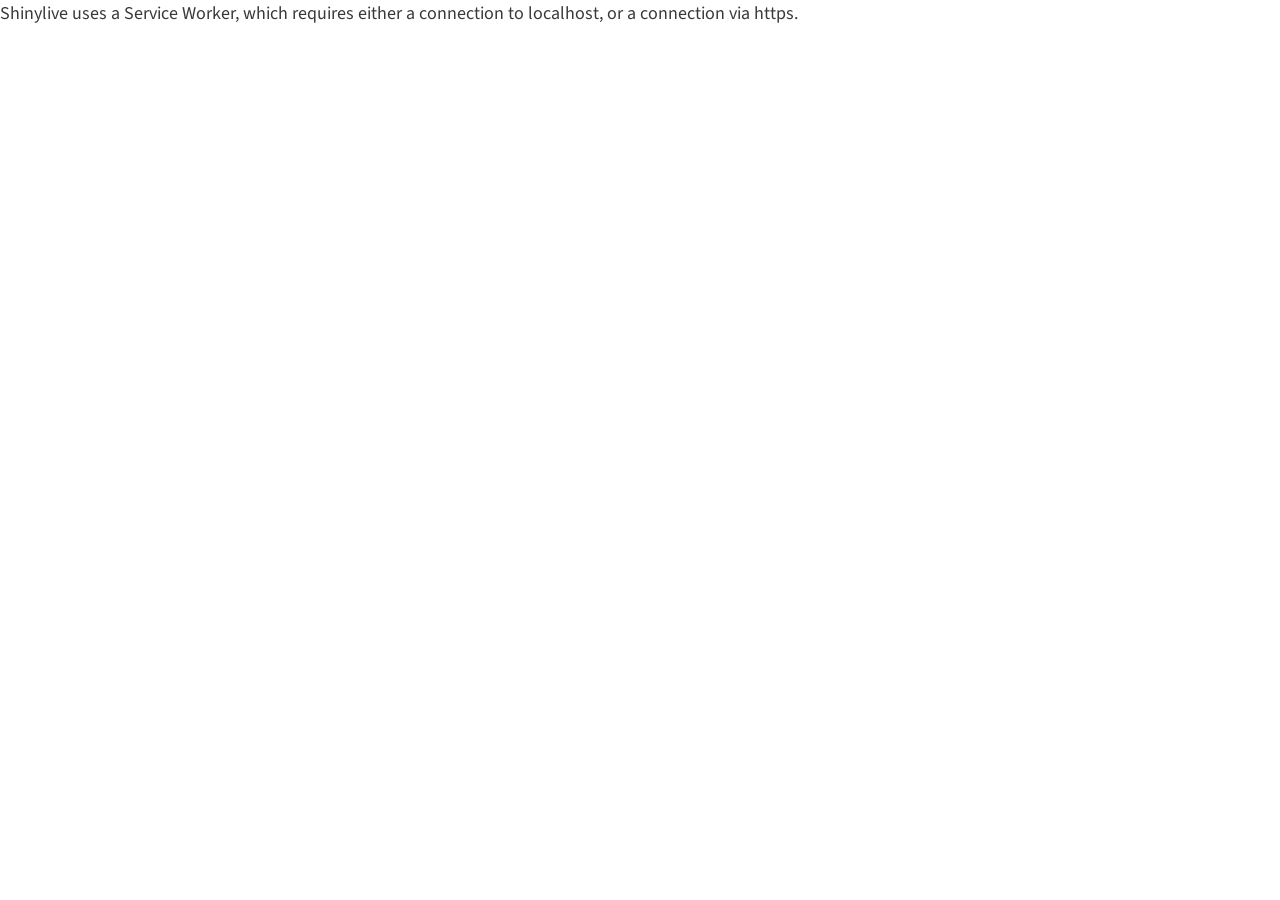
==== commit b46213e1: "add csv files" ====
--- a/docs/index.html
+++ b/docs/index.html
@@ -2,7 +2,7 @@
 <html xmlns="http://www.w3.org/1999/xhtml" lang="en" xml:lang="en"><head>
 
 <meta charset="utf-8">
-<meta name="generator" content="quarto-1.4.553">
+<meta name="generator" content="quarto-1.2.335">
 
 <meta name="viewport" content="width=device-width, initial-scale=1.0, user-scalable=yes">
 
@@ -17,7 +17,7 @@
 ul.task-list{list-style: none;}
 ul.task-list li input[type="checkbox"] {
   width: 0.8em;
-  margin: 0 0.8em 0.2em -1em; /* quarto-specific, see https://github.com/quarto-dev/quarto-cli/issues/4556 */ 
+  margin: 0 0.8em 0.2em -1.6em;
   vertical-align: middle;
 }
 </style>
@@ -50,13 +50,7 @@
   "collapse-after": 3,
   "panel-placement": "end",
   "type": "overlay",
-  "limit": 50,
-  "keyboard-shortcut": [
-    "f",
-    "/",
-    "s"
-  ],
-  "show-item-context": false,
+  "limit": 20,
   "language": {
     "search-no-results-text": "No results",
     "search-matching-documents-text": "matching documents",
@@ -65,10 +59,8 @@
     "search-more-match-text": "more match in this document",
     "search-more-matches-text": "more matches in this document",
     "search-clear-button-title": "Clear",
-    "search-text-placeholder": "",
     "search-detached-cancel-button-title": "Cancel",
-    "search-submit-button-title": "Submit",
-    "search-label": "Search"
+    "search-submit-button-title": "Submit"
   }
 }</script>
 
@@ -80,31 +72,29 @@
 
 <div id="quarto-search-results"></div>
   <header id="quarto-header" class="headroom fixed-top">
-    <nav class="navbar navbar-expand-lg " data-bs-theme="dark">
+    <nav class="navbar navbar-expand-lg navbar-dark ">
       <div class="navbar-container container-fluid">
-      <div class="navbar-brand-container mx-auto">
+      <div class="navbar-brand-container">
     <a class="navbar-brand" href="./index.html">
     <span class="navbar-title">test_shiny_python</span>
     </a>
   </div>
-            <div id="quarto-search" class="" title="Search"></div>
           <button class="navbar-toggler" type="button" data-bs-toggle="collapse" data-bs-target="#navbarCollapse" aria-controls="navbarCollapse" aria-expanded="false" aria-label="Toggle navigation" onclick="if (window.quartoToggleHeadroom) { window.quartoToggleHeadroom(); }">
   <span class="navbar-toggler-icon"></span>
 </button>
           <div class="collapse navbar-collapse" id="navbarCollapse">
             <ul class="navbar-nav navbar-nav-scroll me-auto">
   <li class="nav-item">
-    <a class="nav-link active" href="./index.html" aria-current="page"> 
-<span class="menu-text">Home</span></a>
+    <a class="nav-link active" href="./index.html" aria-current="page">
+ <span class="menu-text">TRIZ-39</span></a>
   </li>  
   <li class="nav-item">
-    <a class="nav-link" href="./about.html"> 
-<span class="menu-text">Shinylive in Quarto example</span></a>
+    <a class="nav-link" href="./about.html">
+ <span class="menu-text">TRIZ-45</span></a>
   </li>  
 </ul>
+              <div id="quarto-search" class="" title="Search"></div>
           </div> <!-- /navcollapse -->
-          <div class="quarto-navbar-tools">
-</div>
       </div> <!-- /container-fluid -->
     </nav>
 </header>
@@ -139,9 +129,7 @@
   </div>
   
 
-
 </header>
-
 
 <section id="editor-with-app" class="level3">
 <h3 class="anchored" data-anchor-id="editor-with-app">Editor with app</h3>
@@ -337,23 +325,9 @@
     icon: icon
   };
   anchorJS.add('.anchored');
-  const isCodeAnnotation = (el) => {
-    for (const clz of el.classList) {
-      if (clz.startsWith('code-annotation-')) {                     
-        return true;
-      }
-    }
-    return false;
-  }
   const clipboard = new window.ClipboardJS('.code-copy-button', {
-    text: function(trigger) {
-      const codeEl = trigger.previousElementSibling.cloneNode(true);
-      for (const childEl of codeEl.children) {
-        if (isCodeAnnotation(childEl)) {
-          childEl.remove();
-        }
-      }
-      return codeEl.innerText;
+    target: function(trigger) {
+      return trigger.previousElementSibling;
     }
   });
   clipboard.on('success', function(e) {
@@ -389,27 +363,10 @@
     // clear code selection
     e.clearSelection();
   });
-    var localhostRegex = new RegExp(/^(?:http|https):\/\/localhost\:?[0-9]*\//);
-    var mailtoRegex = new RegExp(/^mailto:/);
-      var filterRegex = new RegExp('/' + window.location.host + '/');
-    var isInternal = (href) => {
-        return filterRegex.test(href) || localhostRegex.test(href) || mailtoRegex.test(href);
-    }
-    // Inspect non-navigation links and adorn them if external
- 	var links = window.document.querySelectorAll('a[href]:not(.nav-link):not(.navbar-brand):not(.toc-action):not(.sidebar-link):not(.sidebar-item-toggle):not(.pagination-link):not(.no-external):not([aria-hidden]):not(.dropdown-item):not(.quarto-navigation-tool)');
-    for (var i=0; i<links.length; i++) {
-      const link = links[i];
-      if (!isInternal(link.href)) {
-        // undo the damage that might have been done by quarto-nav.js in the case of
-        // links that we want to consider external
-        if (link.dataset.originalHref !== undefined) {
-          link.href = link.dataset.originalHref;
-        }
-      }
-    }
-  function tippyHover(el, contentFn, onTriggerFn, onUntriggerFn) {
+  function tippyHover(el, contentFn) {
     const config = {
       allowHTML: true,
+      content: contentFn,
       maxWidth: 500,
       delay: 100,
       arrow: false,
@@ -419,17 +376,8 @@
       interactive: true,
       interactiveBorder: 10,
       theme: 'quarto',
-      placement: 'bottom-start',
+      placement: 'bottom-start'
     };
-    if (contentFn) {
-      config.content = contentFn;
-    }
-    if (onTriggerFn) {
-      config.onTrigger = onTriggerFn;
-    }
-    if (onUntriggerFn) {
-      config.onUntrigger = onUntriggerFn;
-    }
     window.tippy(el, config); 
   }
   const noterefs = window.document.querySelectorAll('a[role="doc-noteref"]');
@@ -441,245 +389,9 @@
       try { href = new URL(href).hash; } catch {}
       const id = href.replace(/^#\/?/, "");
       const note = window.document.getElementById(id);
-      if (note) {
-        return note.innerHTML;
-      } else {
-        return "";
-      }
+      return note.innerHTML;
     });
   }
-  const xrefs = window.document.querySelectorAll('a.quarto-xref');
-  const processXRef = (id, note) => {
-    // Strip column container classes
-    const stripColumnClz = (el) => {
-      el.classList.remove("page-full", "page-columns");
-      if (el.children) {
-        for (const child of el.children) {
-          stripColumnClz(child);
-        }
-      }
-    }
-    stripColumnClz(note)
-    if (id === null || id.startsWith('sec-')) {
-      // Special case sections, only their first couple elements
-      const container = document.createElement("div");
-      if (note.children && note.children.length > 2) {
-        container.appendChild(note.children[0].cloneNode(true));
-        for (let i = 1; i < note.children.length; i++) {
-          const child = note.children[i];
-          if (child.tagName === "P" && child.innerText === "") {
-            continue;
-          } else {
-            container.appendChild(child.cloneNode(true));
-            break;
-          }
-        }
-        if (window.Quarto?.typesetMath) {
-          window.Quarto.typesetMath(container);
-        }
-        return container.innerHTML
-      } else {
-        if (window.Quarto?.typesetMath) {
-          window.Quarto.typesetMath(note);
-        }
-        return note.innerHTML;
-      }
-    } else {
-      // Remove any anchor links if they are present
-      const anchorLink = note.querySelector('a.anchorjs-link');
-      if (anchorLink) {
-        anchorLink.remove();
-      }
-      if (window.Quarto?.typesetMath) {
-        window.Quarto.typesetMath(note);
-      }
-      // TODO in 1.5, we should make sure this works without a callout special case
-      if (note.classList.contains("callout")) {
-        return note.outerHTML;
-      } else {
-        return note.innerHTML;
-      }
-    }
-  }
-  for (var i=0; i<xrefs.length; i++) {
-    const xref = xrefs[i];
-    tippyHover(xref, undefined, function(instance) {
-      instance.disable();
-      let url = xref.getAttribute('href');
-      let hash = undefined; 
-      if (url.startsWith('#')) {
-        hash = url;
-      } else {
-        try { hash = new URL(url).hash; } catch {}
-      }
-      if (hash) {
-        const id = hash.replace(/^#\/?/, "");
-        const note = window.document.getElementById(id);
-        if (note !== null) {
-          try {
-            const html = processXRef(id, note.cloneNode(true));
-            instance.setContent(html);
-          } finally {
-            instance.enable();
-            instance.show();
-          }
-        } else {
-          // See if we can fetch this
-          fetch(url.split('#')[0])
-          .then(res => res.text())
-          .then(html => {
-            const parser = new DOMParser();
-            const htmlDoc = parser.parseFromString(html, "text/html");
-            const note = htmlDoc.getElementById(id);
-            if (note !== null) {
-              const html = processXRef(id, note);
-              instance.setContent(html);
-            } 
-          }).finally(() => {
-            instance.enable();
-            instance.show();
-          });
-        }
-      } else {
-        // See if we can fetch a full url (with no hash to target)
-        // This is a special case and we should probably do some content thinning / targeting
-        fetch(url)
-        .then(res => res.text())
-        .then(html => {
-          const parser = new DOMParser();
-          const htmlDoc = parser.parseFromString(html, "text/html");
-          const note = htmlDoc.querySelector('main.content');
-          if (note !== null) {
-            // This should only happen for chapter cross references
-            // (since there is no id in the URL)
-            // remove the first header
-            if (note.children.length > 0 && note.children[0].tagName === "HEADER") {
-              note.children[0].remove();
-            }
-            const html = processXRef(null, note);
-            instance.setContent(html);
-          } 
-        }).finally(() => {
-          instance.enable();
-          instance.show();
-        });
-      }
-    }, function(instance) {
-    });
-  }
-      let selectedAnnoteEl;
-      const selectorForAnnotation = ( cell, annotation) => {
-        let cellAttr = 'data-code-cell="' + cell + '"';
-        let lineAttr = 'data-code-annotation="' +  annotation + '"';
-        const selector = 'span[' + cellAttr + '][' + lineAttr + ']';
-        return selector;
-      }
-      const selectCodeLines = (annoteEl) => {
-        const doc = window.document;
-        const targetCell = annoteEl.getAttribute("data-target-cell");
-        const targetAnnotation = annoteEl.getAttribute("data-target-annotation");
-        const annoteSpan = window.document.querySelector(selectorForAnnotation(targetCell, targetAnnotation));
-        const lines = annoteSpan.getAttribute("data-code-lines").split(",");
-        const lineIds = lines.map((line) => {
-          return targetCell + "-" + line;
-        })
-        let top = null;
-        let height = null;
-        let parent = null;
-        if (lineIds.length > 0) {
-            //compute the position of the single el (top and bottom and make a div)
-            const el = window.document.getElementById(lineIds[0]);
-            top = el.offsetTop;
-            height = el.offsetHeight;
-            parent = el.parentElement.parentElement;
-          if (lineIds.length > 1) {
-            const lastEl = window.document.getElementById(lineIds[lineIds.length - 1]);
-            const bottom = lastEl.offsetTop + lastEl.offsetHeight;
-            height = bottom - top;
-          }
-          if (top !== null && height !== null && parent !== null) {
-            // cook up a div (if necessary) and position it 
-            let div = window.document.getElementById("code-annotation-line-highlight");
-            if (div === null) {
-              div = window.document.createElement("div");
-              div.setAttribute("id", "code-annotation-line-highlight");
-              div.style.position = 'absolute';
-              parent.appendChild(div);
-            }
-            div.style.top = top - 2 + "px";
-            div.style.height = height + 4 + "px";
-            div.style.left = 0;
-            let gutterDiv = window.document.getElementById("code-annotation-line-highlight-gutter");
-            if (gutterDiv === null) {
-              gutterDiv = window.document.createElement("div");
-              gutterDiv.setAttribute("id", "code-annotation-line-highlight-gutter");
-              gutterDiv.style.position = 'absolute';
-              const codeCell = window.document.getElementById(targetCell);
-              const gutter = codeCell.querySelector('.code-annotation-gutter');
-              gutter.appendChild(gutterDiv);
-            }
-            gutterDiv.style.top = top - 2 + "px";
-            gutterDiv.style.height = height + 4 + "px";
-          }
-          selectedAnnoteEl = annoteEl;
-        }
-      };
-      const unselectCodeLines = () => {
-        const elementsIds = ["code-annotation-line-highlight", "code-annotation-line-highlight-gutter"];
-        elementsIds.forEach((elId) => {
-          const div = window.document.getElementById(elId);
-          if (div) {
-            div.remove();
-          }
-        });
-        selectedAnnoteEl = undefined;
-      };
-        // Handle positioning of the toggle
-    window.addEventListener(
-      "resize",
-      throttle(() => {
-        elRect = undefined;
-        if (selectedAnnoteEl) {
-          selectCodeLines(selectedAnnoteEl);
-        }
-      }, 10)
-    );
-    function throttle(fn, ms) {
-    let throttle = false;
-    let timer;
-      return (...args) => {
-        if(!throttle) { // first call gets through
-            fn.apply(this, args);
-            throttle = true;
-        } else { // all the others get throttled
-            if(timer) clearTimeout(timer); // cancel #2
-            timer = setTimeout(() => {
-              fn.apply(this, args);
-              timer = throttle = false;
-            }, ms);
-        }
-      };
-    }
-      // Attach click handler to the DT
-      const annoteDls = window.document.querySelectorAll('dt[data-target-cell]');
-      for (const annoteDlNode of annoteDls) {
-        annoteDlNode.addEventListener('click', (event) => {
-          const clickedEl = event.target;
-          if (clickedEl !== selectedAnnoteEl) {
-            unselectCodeLines();
-            const activeEl = window.document.querySelector('dt[data-target-cell].code-annotation-active');
-            if (activeEl) {
-              activeEl.classList.remove('code-annotation-active');
-            }
-            selectCodeLines(clickedEl);
-            clickedEl.classList.add('code-annotation-active');
-          } else {
-            // Unselect the line
-            unselectCodeLines();
-            clickedEl.classList.remove('code-annotation-active');
-          }
-        });
-      }
   const findCites = (el) => {
     const parentEl = el.parentElement;
     if (parentEl) {
@@ -723,5 +435,4 @@
 
 
 
-
 </body></html>
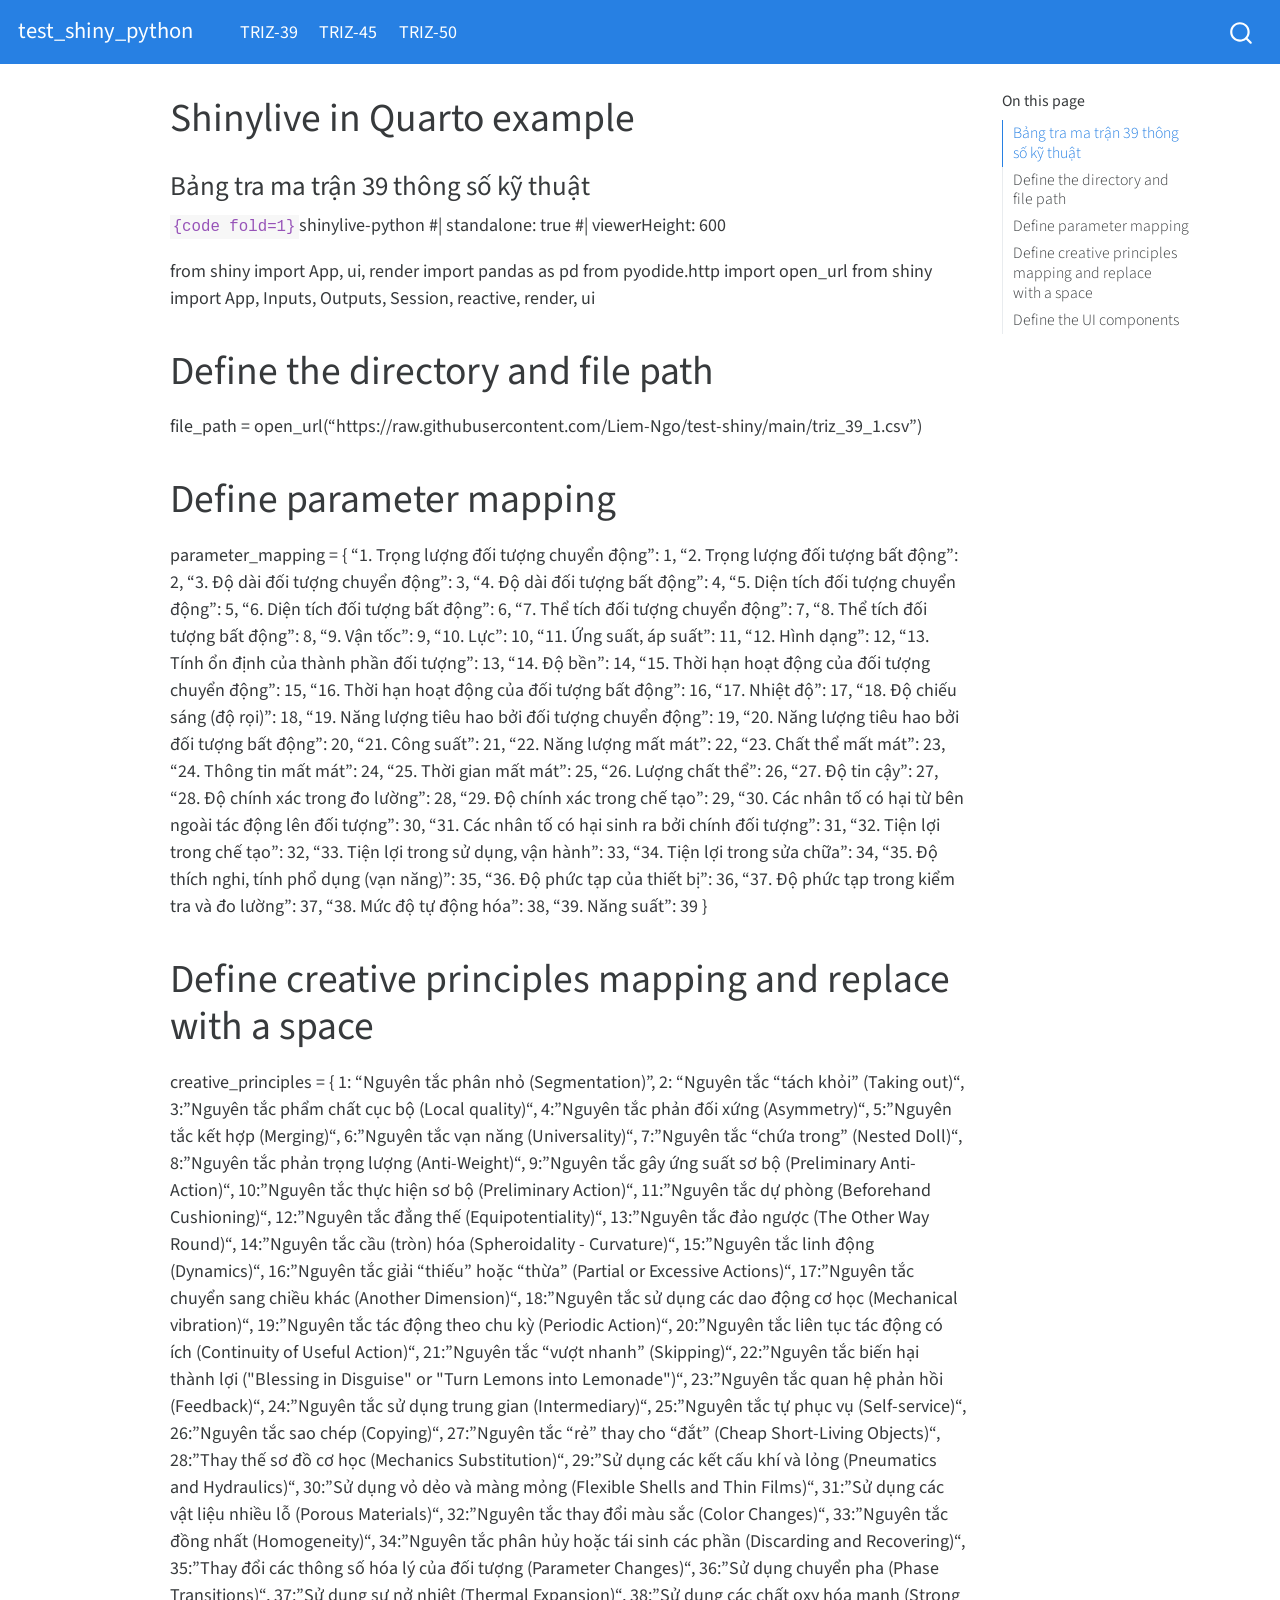
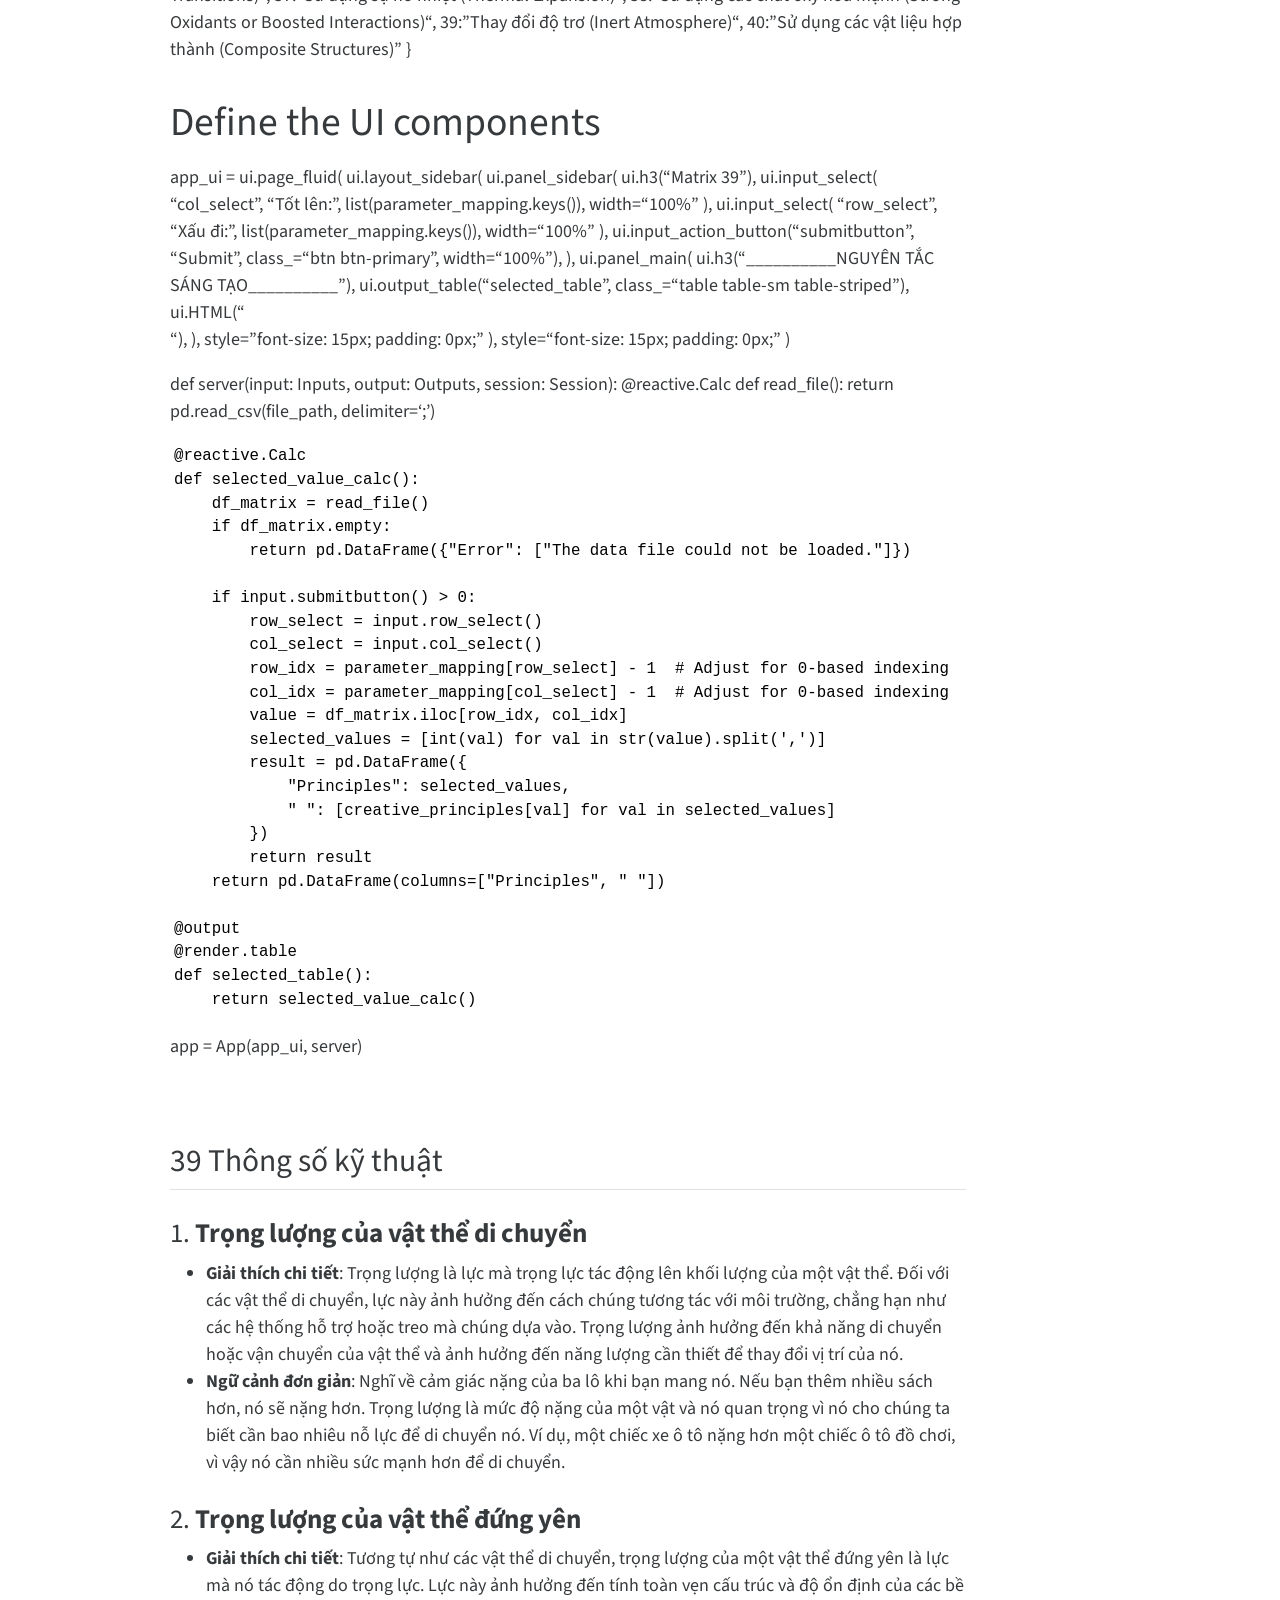
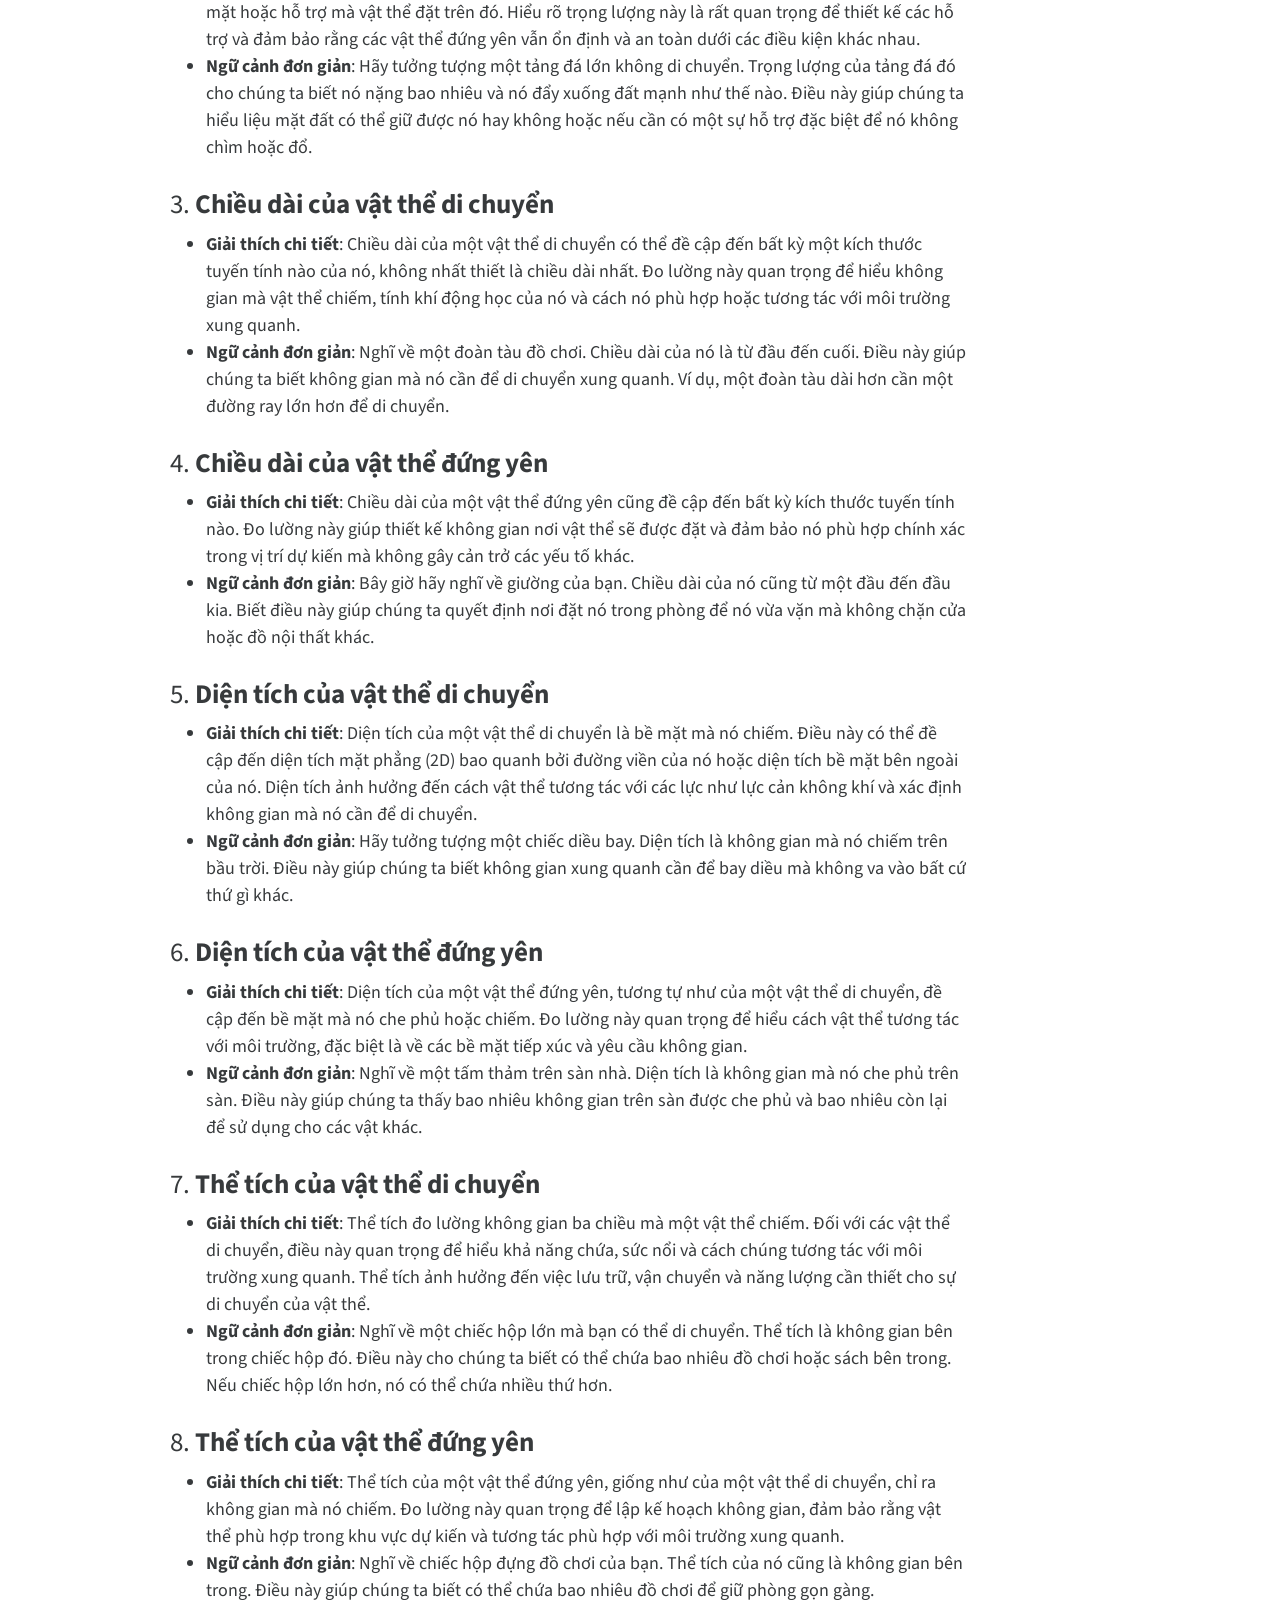
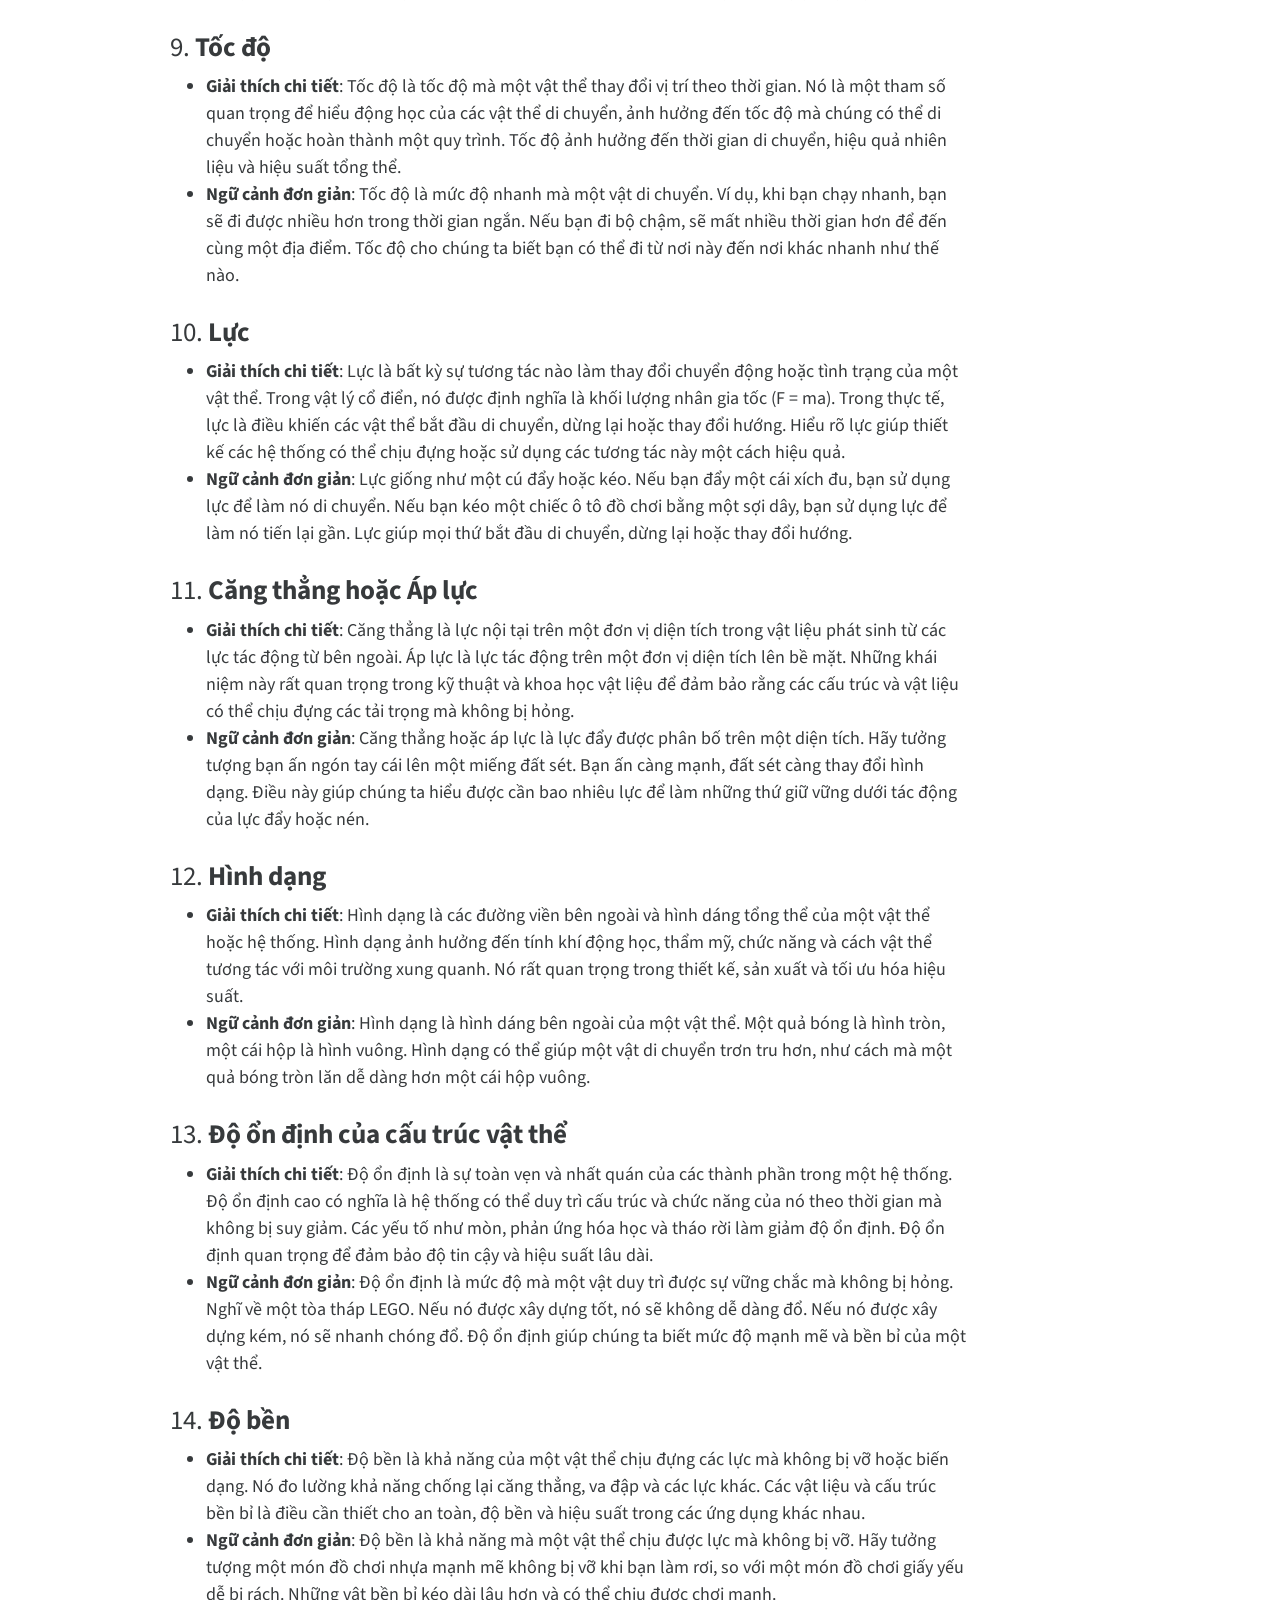
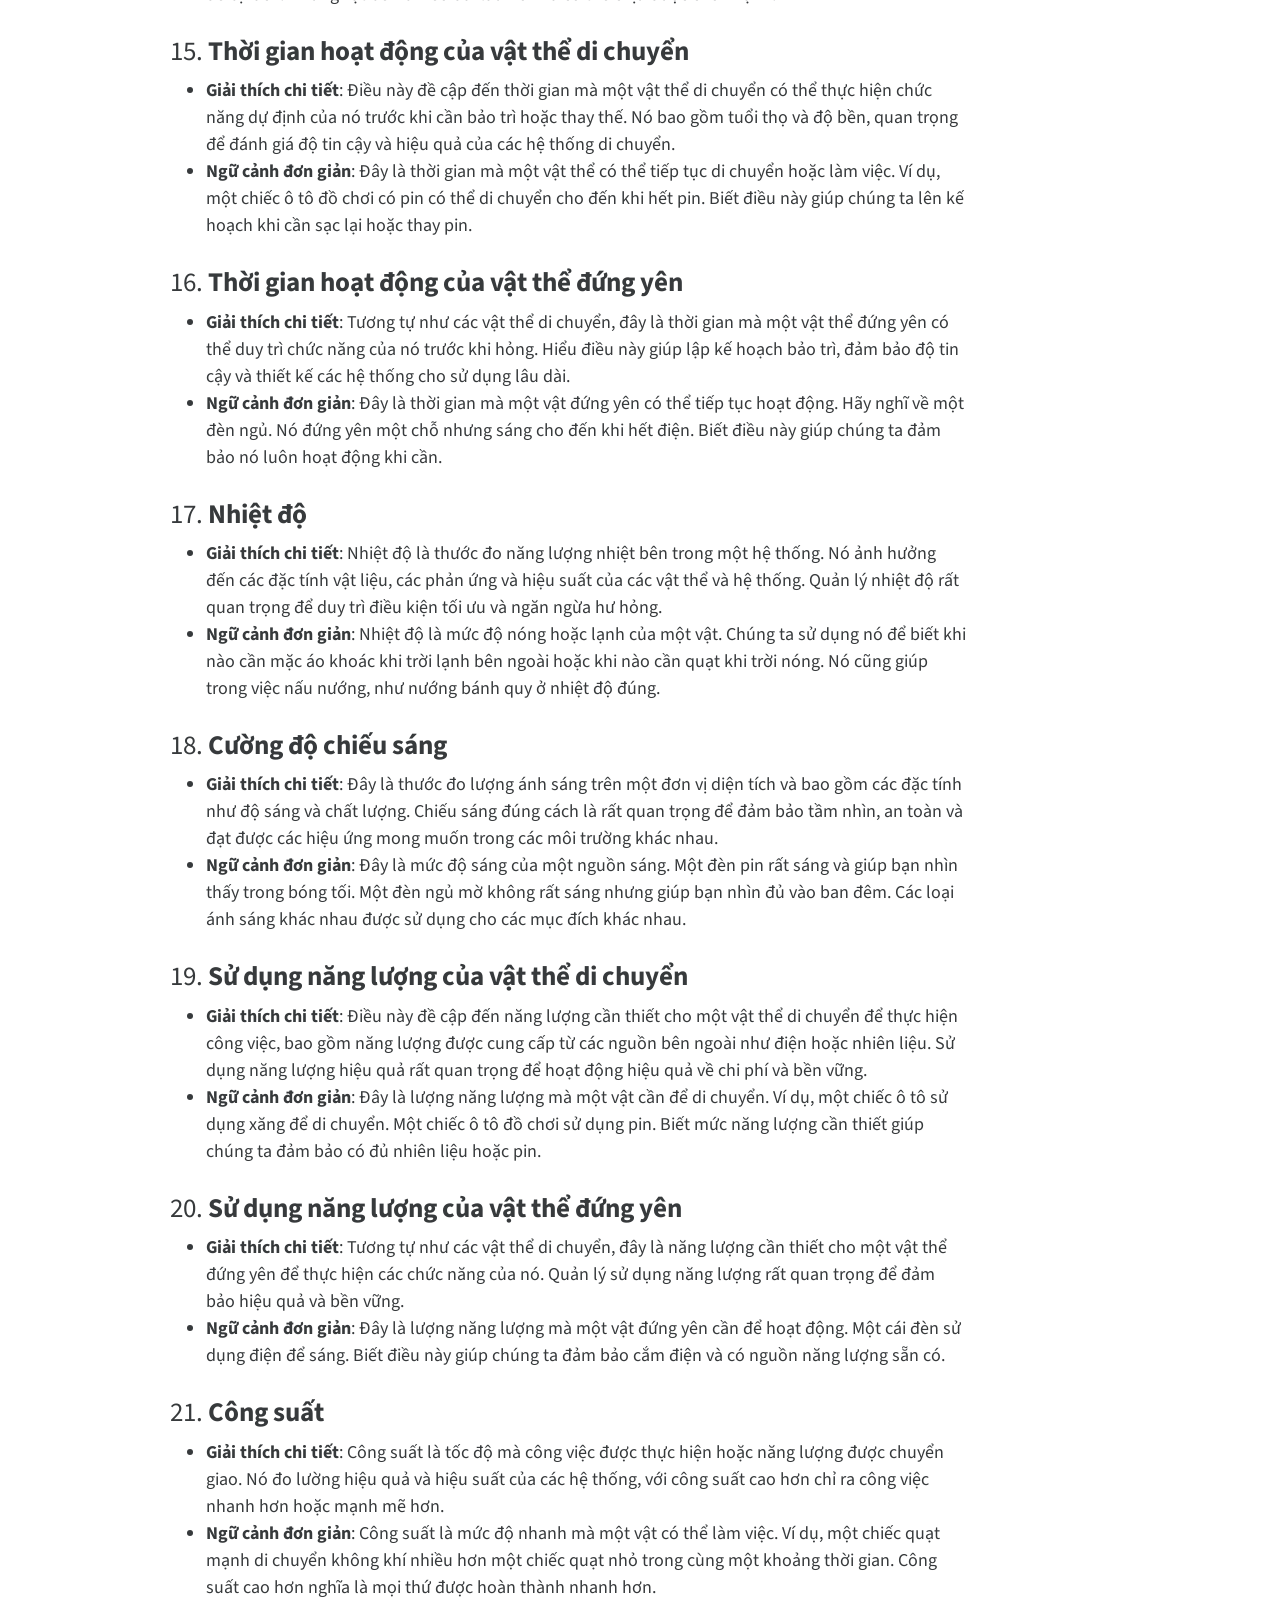
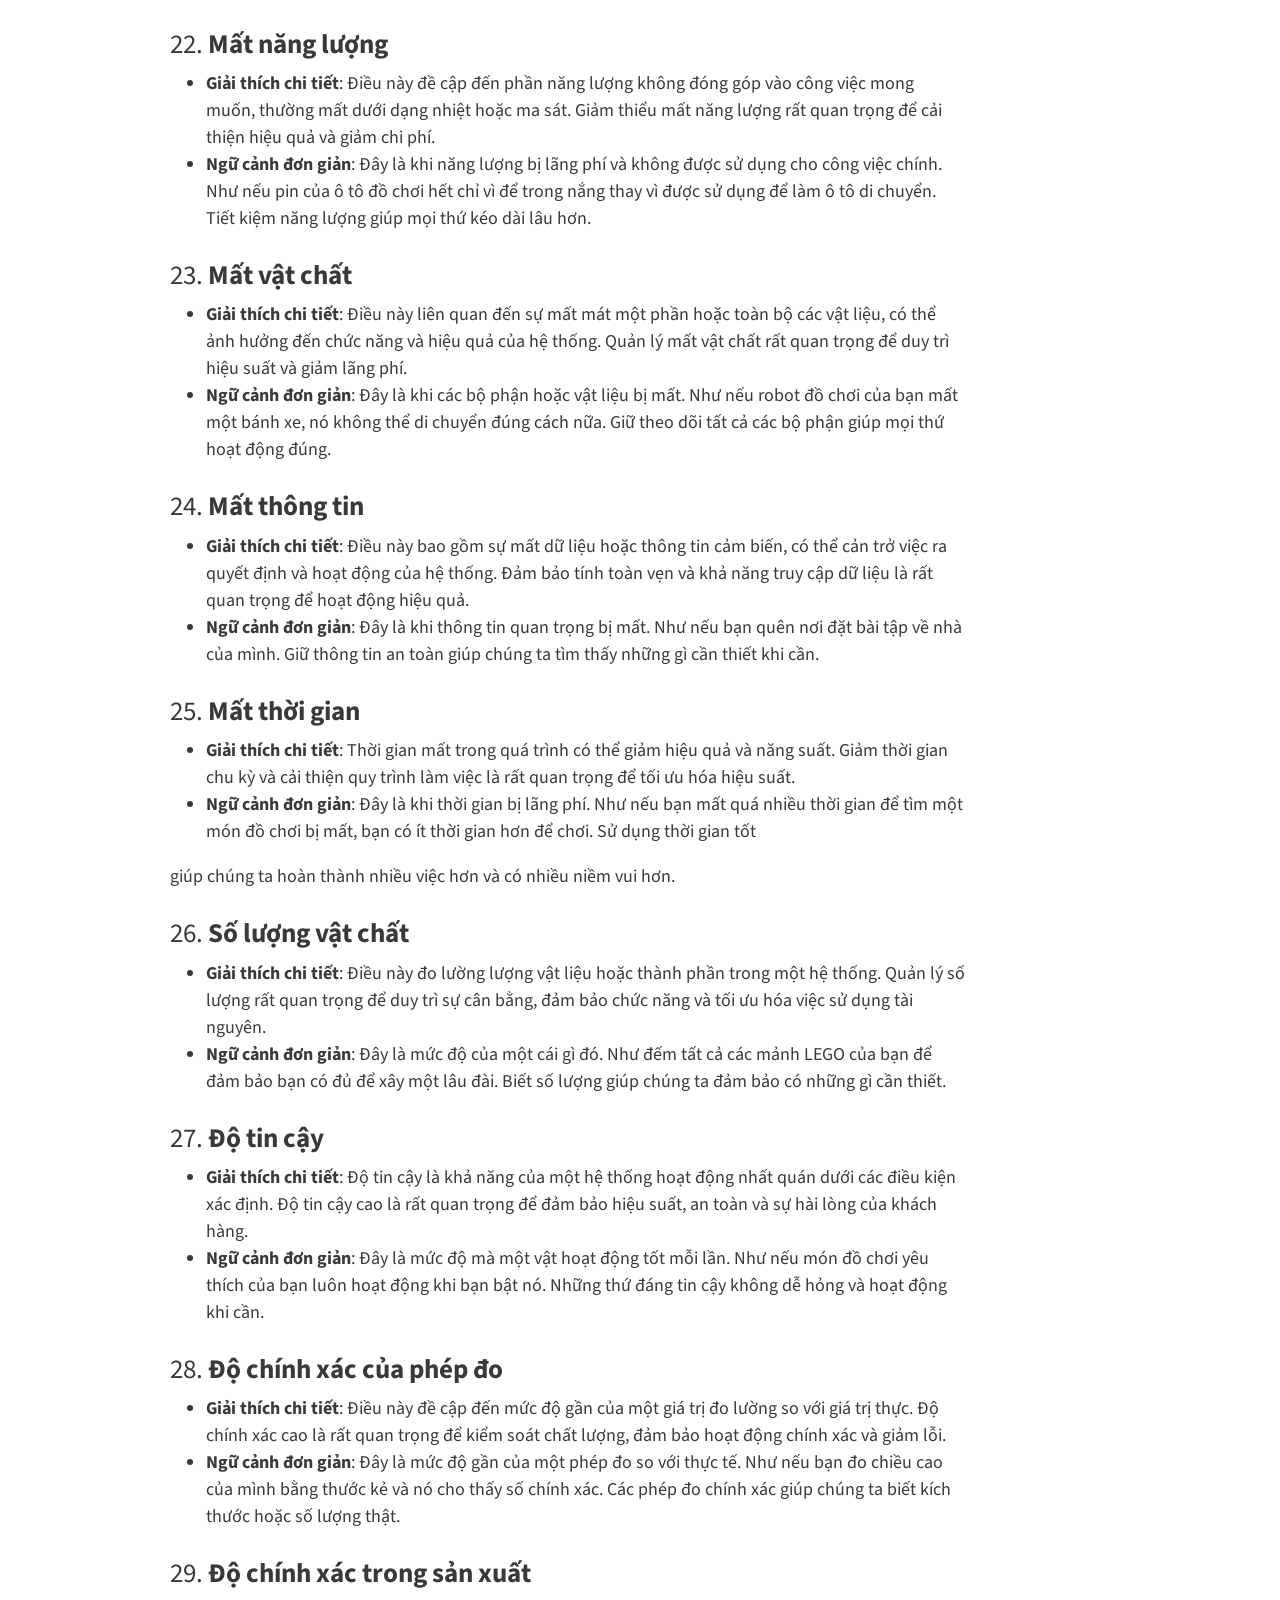
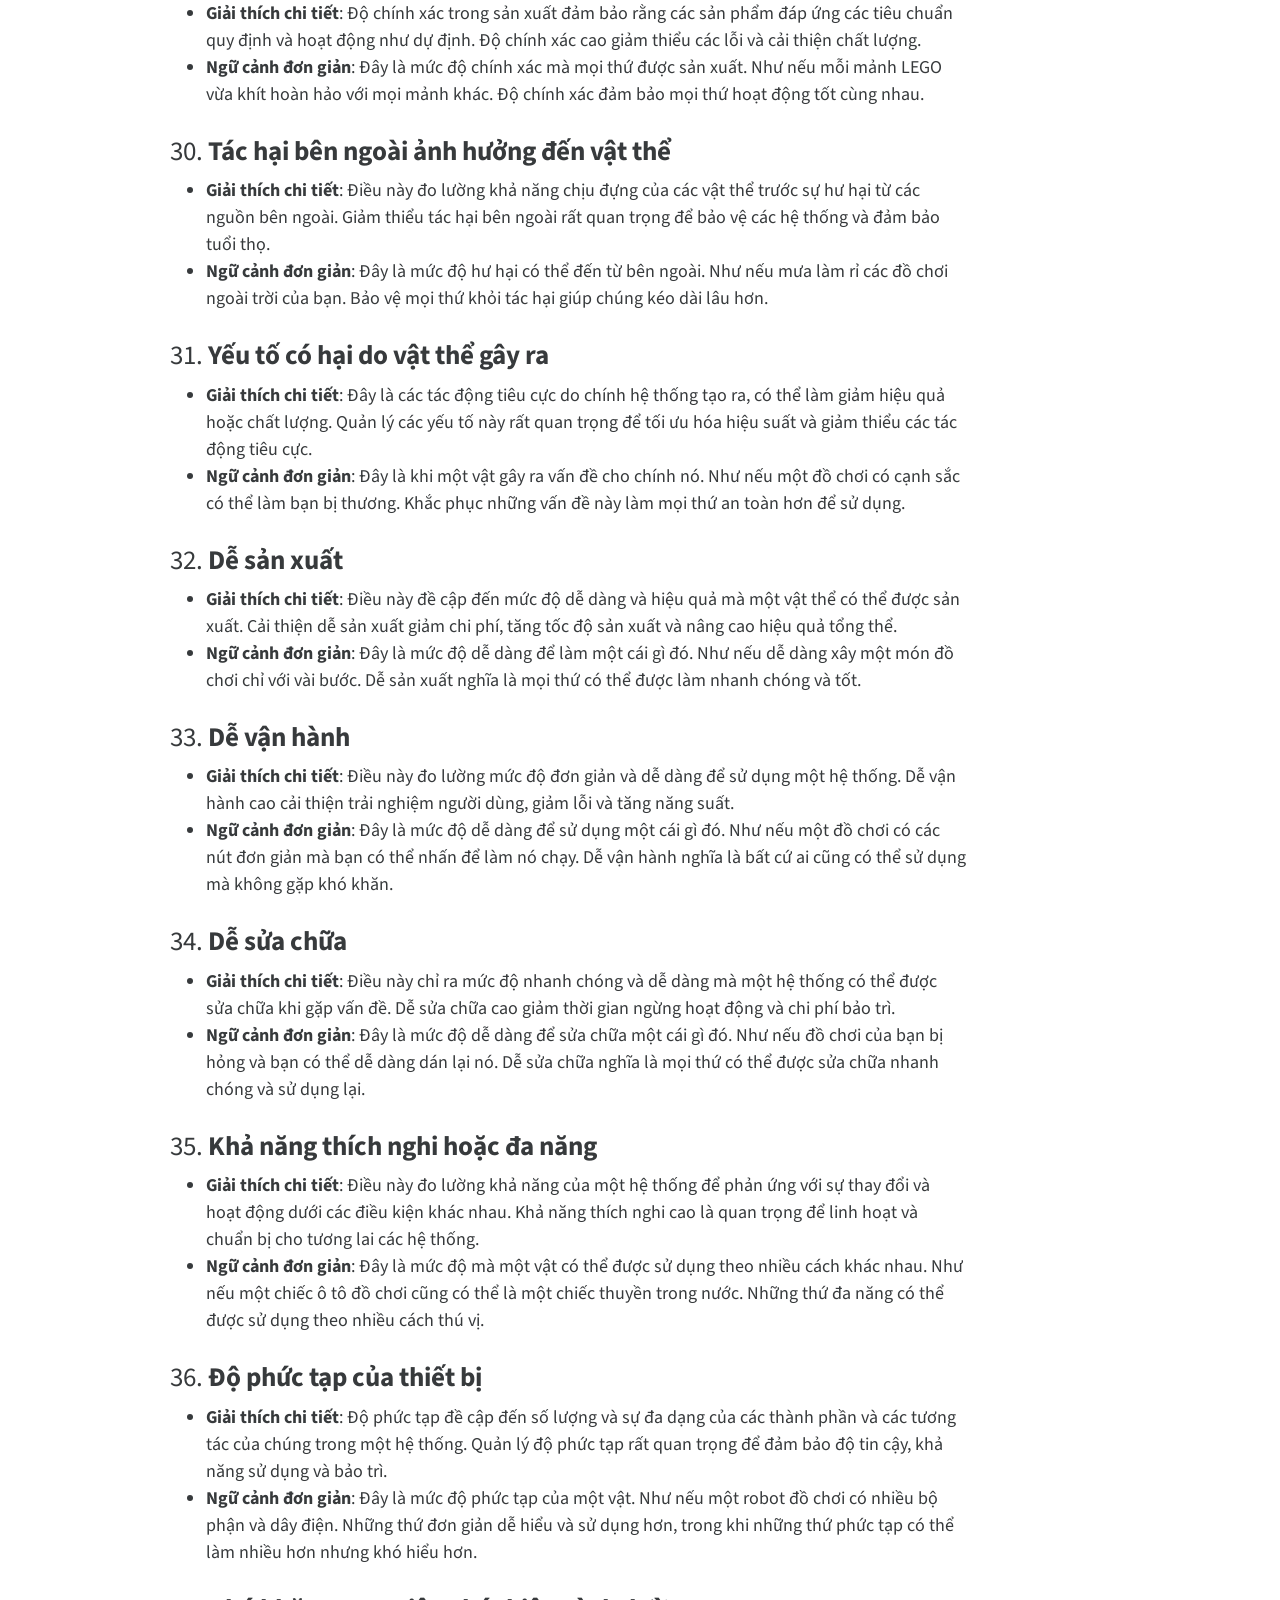
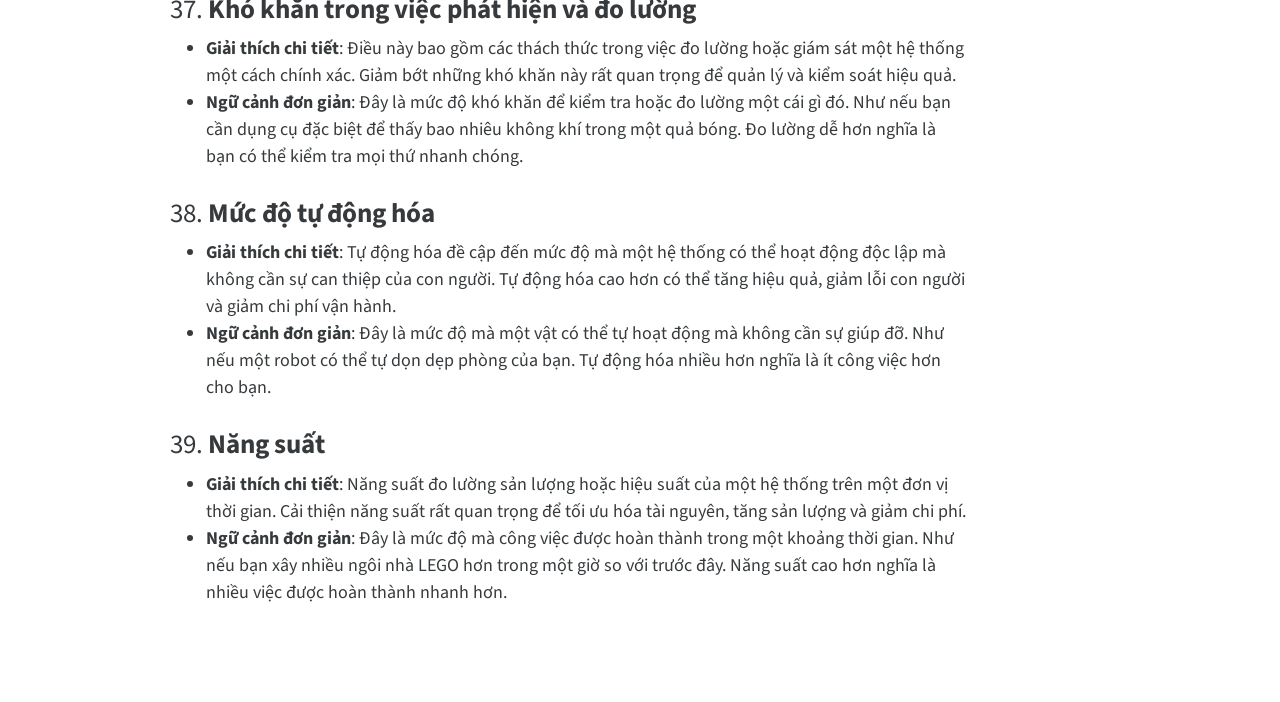
==== commit 58cc9056: "update" ====
--- a/docs/index.html
+++ b/docs/index.html
@@ -39,11 +39,6 @@
 <script src="site_libs/bootstrap/bootstrap.min.js"></script>
 <link href="site_libs/bootstrap/bootstrap-icons.css" rel="stylesheet">
 <link href="site_libs/bootstrap/bootstrap.min.css" rel="stylesheet" id="quarto-bootstrap" data-mode="light">
-<meta name="shinylive:serviceworker_dir" content=".">
-<script src="site_libs/quarto-contrib/shinylive-0.4.1/shinylive/load-shinylive-sw.js" type="module"></script>
-<script src="site_libs/quarto-contrib/shinylive-0.4.1/shinylive/run-python-blocks.js" type="module"></script>
-<link href="site_libs/quarto-contrib/shinylive-0.4.1/shinylive/shinylive.css" rel="stylesheet">
-<link href="site_libs/quarto-contrib/shinylive-quarto-css/shinylive-quarto.css" rel="stylesheet">
 <script id="quarto-search-options" type="application/json">{
   "location": "navbar",
   "copy-button": false,
@@ -92,6 +87,10 @@
     <a class="nav-link" href="./about.html">
  <span class="menu-text">TRIZ-45</span></a>
   </li>  
+  <li class="nav-item">
+    <a class="nav-link" href="./50.html">
+ <span class="menu-text">TRIZ-50</span></a>
+  </li>  
 </ul>
               <div id="quarto-search" class="" title="Search"></div>
           </div> <!-- /navcollapse -->
@@ -107,7 +106,55 @@
     <h2 id="toc-title">On this page</h2>
    
   <ul>
-  <li><a href="#editor-with-app" id="toc-editor-with-app" class="nav-link active" data-scroll-target="#editor-with-app">Editor with app</a></li>
+  <li><a href="#bảng-tra-ma-trận-39-thông-số-kỹ-thuật" id="toc-bảng-tra-ma-trận-39-thông-số-kỹ-thuật" class="nav-link active" data-scroll-target="#bảng-tra-ma-trận-39-thông-số-kỹ-thuật">Bảng tra ma trận 39 thông số kỹ thuật</a></li>
+  <li><a href="#define-the-directory-and-file-path" id="toc-define-the-directory-and-file-path" class="nav-link" data-scroll-target="#define-the-directory-and-file-path">Define the directory and file path</a></li>
+  <li><a href="#define-parameter-mapping" id="toc-define-parameter-mapping" class="nav-link" data-scroll-target="#define-parameter-mapping">Define parameter mapping</a></li>
+  <li><a href="#define-creative-principles-mapping-and-replace-with-a-space" id="toc-define-creative-principles-mapping-and-replace-with-a-space" class="nav-link" data-scroll-target="#define-creative-principles-mapping-and-replace-with-a-space">Define creative principles mapping and replace <br> with a space</a></li>
+  <li><a href="#define-the-ui-components" id="toc-define-the-ui-components" class="nav-link" data-scroll-target="#define-the-ui-components">Define the UI components</a>
+  <ul class="collapse">
+  <li><a href="#thông-số-kỹ-thuật" id="toc-thông-số-kỹ-thuật" class="nav-link" data-scroll-target="#thông-số-kỹ-thuật">39 Thông số kỹ thuật</a>
+  <ul class="collapse">
+  <li><a href="#trọng-lượng-của-vật-thể-di-chuyển" id="toc-trọng-lượng-của-vật-thể-di-chuyển" class="nav-link" data-scroll-target="#trọng-lượng-của-vật-thể-di-chuyển">1. <strong>Trọng lượng của vật thể di chuyển</strong></a></li>
+  <li><a href="#trọng-lượng-của-vật-thể-đứng-yên" id="toc-trọng-lượng-của-vật-thể-đứng-yên" class="nav-link" data-scroll-target="#trọng-lượng-của-vật-thể-đứng-yên">2. <strong>Trọng lượng của vật thể đứng yên</strong></a></li>
+  <li><a href="#chiều-dài-của-vật-thể-di-chuyển" id="toc-chiều-dài-của-vật-thể-di-chuyển" class="nav-link" data-scroll-target="#chiều-dài-của-vật-thể-di-chuyển">3. <strong>Chiều dài của vật thể di chuyển</strong></a></li>
+  <li><a href="#chiều-dài-của-vật-thể-đứng-yên" id="toc-chiều-dài-của-vật-thể-đứng-yên" class="nav-link" data-scroll-target="#chiều-dài-của-vật-thể-đứng-yên">4. <strong>Chiều dài của vật thể đứng yên</strong></a></li>
+  <li><a href="#diện-tích-của-vật-thể-di-chuyển" id="toc-diện-tích-của-vật-thể-di-chuyển" class="nav-link" data-scroll-target="#diện-tích-của-vật-thể-di-chuyển">5. <strong>Diện tích của vật thể di chuyển</strong></a></li>
+  <li><a href="#diện-tích-của-vật-thể-đứng-yên" id="toc-diện-tích-của-vật-thể-đứng-yên" class="nav-link" data-scroll-target="#diện-tích-của-vật-thể-đứng-yên">6. <strong>Diện tích của vật thể đứng yên</strong></a></li>
+  <li><a href="#thể-tích-của-vật-thể-di-chuyển" id="toc-thể-tích-của-vật-thể-di-chuyển" class="nav-link" data-scroll-target="#thể-tích-của-vật-thể-di-chuyển">7. <strong>Thể tích của vật thể di chuyển</strong></a></li>
+  <li><a href="#thể-tích-của-vật-thể-đứng-yên" id="toc-thể-tích-của-vật-thể-đứng-yên" class="nav-link" data-scroll-target="#thể-tích-của-vật-thể-đứng-yên">8. <strong>Thể tích của vật thể đứng yên</strong></a></li>
+  <li><a href="#tốc-độ" id="toc-tốc-độ" class="nav-link" data-scroll-target="#tốc-độ">9. <strong>Tốc độ</strong></a></li>
+  <li><a href="#lực" id="toc-lực" class="nav-link" data-scroll-target="#lực">10. <strong>Lực</strong></a></li>
+  <li><a href="#căng-thẳng-hoặc-áp-lực" id="toc-căng-thẳng-hoặc-áp-lực" class="nav-link" data-scroll-target="#căng-thẳng-hoặc-áp-lực">11. <strong>Căng thẳng hoặc Áp lực</strong></a></li>
+  <li><a href="#hình-dạng" id="toc-hình-dạng" class="nav-link" data-scroll-target="#hình-dạng">12. <strong>Hình dạng</strong></a></li>
+  <li><a href="#độ-ổn-định-của-cấu-trúc-vật-thể" id="toc-độ-ổn-định-của-cấu-trúc-vật-thể" class="nav-link" data-scroll-target="#độ-ổn-định-của-cấu-trúc-vật-thể">13. <strong>Độ ổn định của cấu trúc vật thể</strong></a></li>
+  <li><a href="#độ-bền" id="toc-độ-bền" class="nav-link" data-scroll-target="#độ-bền">14. <strong>Độ bền</strong></a></li>
+  <li><a href="#thời-gian-hoạt-động-của-vật-thể-di-chuyển" id="toc-thời-gian-hoạt-động-của-vật-thể-di-chuyển" class="nav-link" data-scroll-target="#thời-gian-hoạt-động-của-vật-thể-di-chuyển">15. <strong>Thời gian hoạt động của vật thể di chuyển</strong></a></li>
+  <li><a href="#thời-gian-hoạt-động-của-vật-thể-đứng-yên" id="toc-thời-gian-hoạt-động-của-vật-thể-đứng-yên" class="nav-link" data-scroll-target="#thời-gian-hoạt-động-của-vật-thể-đứng-yên">16. <strong>Thời gian hoạt động của vật thể đứng yên</strong></a></li>
+  <li><a href="#nhiệt-độ" id="toc-nhiệt-độ" class="nav-link" data-scroll-target="#nhiệt-độ">17. <strong>Nhiệt độ</strong></a></li>
+  <li><a href="#cường-độ-chiếu-sáng" id="toc-cường-độ-chiếu-sáng" class="nav-link" data-scroll-target="#cường-độ-chiếu-sáng">18. <strong>Cường độ chiếu sáng</strong></a></li>
+  <li><a href="#sử-dụng-năng-lượng-của-vật-thể-di-chuyển" id="toc-sử-dụng-năng-lượng-của-vật-thể-di-chuyển" class="nav-link" data-scroll-target="#sử-dụng-năng-lượng-của-vật-thể-di-chuyển">19. <strong>Sử dụng năng lượng của vật thể di chuyển</strong></a></li>
+  <li><a href="#sử-dụng-năng-lượng-của-vật-thể-đứng-yên" id="toc-sử-dụng-năng-lượng-của-vật-thể-đứng-yên" class="nav-link" data-scroll-target="#sử-dụng-năng-lượng-của-vật-thể-đứng-yên">20. <strong>Sử dụng năng lượng của vật thể đứng yên</strong></a></li>
+  <li><a href="#công-suất" id="toc-công-suất" class="nav-link" data-scroll-target="#công-suất">21. <strong>Công suất</strong></a></li>
+  <li><a href="#mất-năng-lượng" id="toc-mất-năng-lượng" class="nav-link" data-scroll-target="#mất-năng-lượng">22. <strong>Mất năng lượng</strong></a></li>
+  <li><a href="#mất-vật-chất" id="toc-mất-vật-chất" class="nav-link" data-scroll-target="#mất-vật-chất">23. <strong>Mất vật chất</strong></a></li>
+  <li><a href="#mất-thông-tin" id="toc-mất-thông-tin" class="nav-link" data-scroll-target="#mất-thông-tin">24. <strong>Mất thông tin</strong></a></li>
+  <li><a href="#mất-thời-gian" id="toc-mất-thời-gian" class="nav-link" data-scroll-target="#mất-thời-gian">25. <strong>Mất thời gian</strong></a></li>
+  <li><a href="#số-lượng-vật-chất" id="toc-số-lượng-vật-chất" class="nav-link" data-scroll-target="#số-lượng-vật-chất">26. <strong>Số lượng vật chất</strong></a></li>
+  <li><a href="#độ-tin-cậy" id="toc-độ-tin-cậy" class="nav-link" data-scroll-target="#độ-tin-cậy">27. <strong>Độ tin cậy</strong></a></li>
+  <li><a href="#độ-chính-xác-của-phép-đo" id="toc-độ-chính-xác-của-phép-đo" class="nav-link" data-scroll-target="#độ-chính-xác-của-phép-đo">28. <strong>Độ chính xác của phép đo</strong></a></li>
+  <li><a href="#độ-chính-xác-trong-sản-xuất" id="toc-độ-chính-xác-trong-sản-xuất" class="nav-link" data-scroll-target="#độ-chính-xác-trong-sản-xuất">29. <strong>Độ chính xác trong sản xuất</strong></a></li>
+  <li><a href="#tác-hại-bên-ngoài-ảnh-hưởng-đến-vật-thể" id="toc-tác-hại-bên-ngoài-ảnh-hưởng-đến-vật-thể" class="nav-link" data-scroll-target="#tác-hại-bên-ngoài-ảnh-hưởng-đến-vật-thể">30. <strong>Tác hại bên ngoài ảnh hưởng đến vật thể</strong></a></li>
+  <li><a href="#yếu-tố-có-hại-do-vật-thể-gây-ra" id="toc-yếu-tố-có-hại-do-vật-thể-gây-ra" class="nav-link" data-scroll-target="#yếu-tố-có-hại-do-vật-thể-gây-ra">31. <strong>Yếu tố có hại do vật thể gây ra</strong></a></li>
+  <li><a href="#dễ-sản-xuất" id="toc-dễ-sản-xuất" class="nav-link" data-scroll-target="#dễ-sản-xuất">32. <strong>Dễ sản xuất</strong></a></li>
+  <li><a href="#dễ-vận-hành" id="toc-dễ-vận-hành" class="nav-link" data-scroll-target="#dễ-vận-hành">33. <strong>Dễ vận hành</strong></a></li>
+  <li><a href="#dễ-sửa-chữa" id="toc-dễ-sửa-chữa" class="nav-link" data-scroll-target="#dễ-sửa-chữa">34. <strong>Dễ sửa chữa</strong></a></li>
+  <li><a href="#khả-năng-thích-nghi-hoặc-đa-năng" id="toc-khả-năng-thích-nghi-hoặc-đa-năng" class="nav-link" data-scroll-target="#khả-năng-thích-nghi-hoặc-đa-năng">35. <strong>Khả năng thích nghi hoặc đa năng</strong></a></li>
+  <li><a href="#độ-phức-tạp-của-thiết-bị" id="toc-độ-phức-tạp-của-thiết-bị" class="nav-link" data-scroll-target="#độ-phức-tạp-của-thiết-bị">36. <strong>Độ phức tạp của thiết bị</strong></a></li>
+  <li><a href="#khó-khăn-trong-việc-phát-hiện-và-đo-lường" id="toc-khó-khăn-trong-việc-phát-hiện-và-đo-lường" class="nav-link" data-scroll-target="#khó-khăn-trong-việc-phát-hiện-và-đo-lường">37. <strong>Khó khăn trong việc phát hiện và đo lường</strong></a></li>
+  <li><a href="#mức-độ-tự-động-hóa" id="toc-mức-độ-tự-động-hóa" class="nav-link" data-scroll-target="#mức-độ-tự-động-hóa">38. <strong>Mức độ tự động hóa</strong></a></li>
+  <li><a href="#năng-suất" id="toc-năng-suất" class="nav-link" data-scroll-target="#năng-suất">39. <strong>Năng suất</strong></a></li>
+  </ul></li>
+  </ul></li>
   </ul>
 </nav>
     </div>
@@ -131,170 +178,336 @@
 
 </header>
 
-<section id="editor-with-app" class="level3">
-<h3 class="anchored" data-anchor-id="editor-with-app">Editor with app</h3>
-<p>If you want to display an editor panel with along with the running application, use <code>#| components: [editor, viewer]</code>. Users will be able to use the editor to modify the code and re-run the application.</p>
-<pre class="shinylive-python" data-engine="python"><code>#| standalone: true
-#| viewerHeight: 600
-
-from shiny import App, ui, render
-import pandas as pd
-from pyodide.http import open_url
-from shiny import App, Inputs, Outputs, Session, reactive, render, ui
-
-# Define the directory and file path
-file_path = open_url("https://raw.githubusercontent.com/Liem-Ngo/test-shiny/main/triz_39_1.csv")
-
-# Define parameter mapping
-parameter_mapping = {
-    "1. Trọng lượng đối tượng chuyển động": 1,
-    "2. Trọng lượng đối tượng bất động": 2,
-    "3. Độ dài đối tượng chuyển động": 3,
-    "4. Độ dài đối tượng bất động": 4,
-    "5. Diện tích đối tượng chuyển động": 5,
-    "6. Diện tích đối tượng bất động": 6,
-    "7. Thể tích đối tượng chuyển động": 7,
-    "8. Thể tích đối tượng bất động": 8,
-    "9. Vận tốc": 9,
-    "10. Lực": 10,
-    "11. Ứng suất, áp suất": 11,
-    "12. Hình dạng": 12,
-    "13. Tính ổn định của thành phần đối tượng": 13,
-    "14. Độ bền": 14,
-    "15. Thời hạn hoạt động của đối tượng chuyển động": 15,
-    "16. Thời hạn hoạt động của đối tượng bất động": 16,
-    "17. Nhiệt độ": 17,
-    "18. Độ chiếu sáng (độ rọi)": 18,
-    "19. Năng lượng tiêu hao bởi đối tượng chuyển động": 19,
-    "20. Năng lượng tiêu hao bởi đối tượng bất động": 20,
-    "21. Công suất": 21,
-    "22. Năng lượng mất mát": 22,
-    "23. Chất thể mất mát": 23,
-    "24. Thông tin mất mát": 24,
-    "25. Thời gian mất mát": 25,
-    "26. Lượng chất thể": 26,
-    "27. Độ tin cậy": 27,
-    "28. Độ chính xác trong đo lường": 28,
-    "29. Độ chính xác trong chế tạo": 29,
-    "30. Các nhân tố có hại từ bên ngoài tác động lên đối tượng": 30,
-    "31. Các nhân tố có hại sinh ra bởi chính đối tượng": 31,
-    "32. Tiện lợi trong chế tạo": 32,
-    "33. Tiện lợi trong sử dụng, vận hành": 33,
-    "34. Tiện lợi trong sửa chữa": 34,
-    "35. Độ thích nghi, tính phổ dụng (vạn năng)": 35,
-    "36. Độ phức tạp của thiết bị": 36,
-    "37. Độ phức tạp trong kiểm tra và đo lường": 37,
-    "38. Mức độ tự động hóa": 38,
-    "39. Năng suất": 39
-}
-
-# Define creative principles mapping and replace &lt;br&gt; with a space
-creative_principles = {
-    1: "Nguyên tắc phân nhỏ (Segmentation)",
-    2: "Nguyên tắc “tách khỏi” (Taking out)",
-    3: "Nguyên tắc phẩm chất cục bộ (Local quality)",
-    4: "Nguyên tắc phản đối xứng (Asymmetry)",
-    5: "Nguyên tắc kết hợp (Merging)",
-    6: "Nguyên tắc vạn năng (Universality)",
-    7: "Nguyên tắc “chứa trong” (Nested Doll)",
-    8: "Nguyên tắc phản trọng lượng (Anti-Weight)",
-    9: "Nguyên tắc gây ứng suất sơ bộ (Preliminary Anti-Action)",
-    10: "Nguyên tắc thực hiện sơ bộ (Preliminary Action)",
-    11: "Nguyên tắc dự phòng (Beforehand Cushioning)",
-    12: "Nguyên tắc đẳng thế (Equipotentiality)",
-    13: "Nguyên tắc đảo ngược (The Other Way Round)",
-    14: "Nguyên tắc cầu (tròn) hóa (Spheroidality - Curvature)",
-    15: "Nguyên tắc linh động (Dynamics)",
-    16: "Nguyên tắc giải “thiếu” hoặc “thừa” (Partial or Excessive Actions)",
-    17: "Nguyên tắc chuyển sang chiều khác (Another Dimension)",
-    18: "Nguyên tắc sử dụng các dao động cơ học (Mechanical vibration)",
-    19: "Nguyên tắc tác động theo chu kỳ (Periodic Action)",
-    20: "Nguyên tắc liên tục tác động có ích (Continuity of Useful Action)",
-    21: "Nguyên tắc “vượt nhanh” (Skipping)",
-    22: "Nguyên tắc biến hại thành lợi (\"Blessing in Disguise\" or \"Turn Lemons into Lemonade\")",
-    23: "Nguyên tắc quan hệ phản hồi (Feedback)",
-    24: "Nguyên tắc sử dụng trung gian (Intermediary)",
-    25: "Nguyên tắc tự phục vụ (Self-service)",
-    26: "Nguyên tắc sao chép (Copying)",
-    27: "Nguyên tắc “rẻ” thay cho “đắt” (Cheap Short-Living Objects)",
-    28: "Thay thế sơ đồ cơ học (Mechanics Substitution)",
-    29: "Sử dụng các kết cấu khí và lỏng (Pneumatics and Hydraulics)",
-    30: "Sử dụng vỏ dẻo và màng mỏng (Flexible Shells and Thin Films)",
-    31: "Sử dụng các vật liệu nhiều lỗ (Porous Materials)",
-    32: "Nguyên tắc thay đổi màu sắc (Color Changes)",
-    33: "Nguyên tắc đồng nhất (Homogeneity)",
-    34: "Nguyên tắc phân hủy hoặc tái sinh các phần (Discarding and Recovering)",
-    35: "Thay đổi các thông số hóa lý của đối tượng (Parameter Changes)",
-    36: "Sử dụng chuyển pha (Phase Transitions)",
-    37: "Sử dụng sự nở nhiệt (Thermal Expansion)",
-    38: "Sử dụng các chất oxy hóa mạnh (Strong Oxidants or Boosted Interactions)",
-    39: "Thay đổi độ trơ (Inert Atmosphere)",
-    40: "Sử dụng các vật liệu hợp thành (Composite Structures)"
-}
-
-# Define the UI components
-app_ui = ui.page_fluid(
-    ui.layout_sidebar(
-        ui.panel_sidebar(
-            ui.h3("Matrix 39"),
-            ui.input_select(
-                "col_select",
-                "Tốt lên:",
-                list(parameter_mapping.keys()),
-                width="100%"
-            ),
-            ui.input_select(
-                "row_select",
-                "Xấu đi:",
-                list(parameter_mapping.keys()),
-                width="100%"
-            ),
-            ui.input_action_button("submitbutton", "Submit", class_="btn btn-primary", width="100%"),
-        ),
-        ui.panel_main(
-            ui.h3("__________NGUYÊN TẮC SÁNG TẠO__________ "),
-            ui.output_table("selected_table", class_="table table-sm table-striped"),
-            ui.HTML("&lt;style&gt; .table { font-size: 15px; text-align: left; } &lt;/style&gt;"),
-        ),
-        style="font-size: 15px; padding: 0px;"
-    ),
-    style="font-size: 15px; padding: 0px;"
-)
-
-def server(input: Inputs, output: Outputs, session: Session):
-    @reactive.Calc
-    def read_file():
-        return pd.read_csv(file_path, delimiter=';')
-
-    @reactive.Calc
-    def selected_value_calc():
-        df_matrix = read_file()
-        if df_matrix.empty:
-            return pd.DataFrame({"Error": ["The data file could not be loaded."]})
-        
-        if input.submitbutton() &gt; 0:
-            row_select = input.row_select()
-            col_select = input.col_select()
-            row_idx = parameter_mapping[row_select] - 1  # Adjust for 0-based indexing
-            col_idx = parameter_mapping[col_select] - 1  # Adjust for 0-based indexing
-            value = df_matrix.iloc[row_idx, col_idx]
-            selected_values = [int(val) for val in str(value).split(',')]
-            result = pd.DataFrame({
-                "Principles": selected_values,
-                " ": [creative_principles[val] for val in selected_values]
-            })
-            return result
-        return pd.DataFrame(columns=["Principles", " "])
-
-    @output
-    @render.table
-    def selected_table():
-        return selected_value_calc()
-
-app = App(app_ui, server)
+<section id="bảng-tra-ma-trận-39-thông-số-kỹ-thuật" class="level3">
+<h3 class="anchored" data-anchor-id="bảng-tra-ma-trận-39-thông-số-kỹ-thuật">Bảng tra ma trận 39 thông số kỹ thuật</h3>
+<p><code>{code fold=1}</code>shinylive-python #| standalone: true #| viewerHeight: 600</p>
+<p>from shiny import App, ui, render import pandas as pd from pyodide.http import open_url from shiny import App, Inputs, Outputs, Session, reactive, render, ui</p>
+</section>
+<section id="define-the-directory-and-file-path" class="level1">
+<h1>Define the directory and file path</h1>
+<p>file_path = open_url(“https://raw.githubusercontent.com/Liem-Ngo/test-shiny/main/triz_39_1.csv”)</p>
+</section>
+<section id="define-parameter-mapping" class="level1">
+<h1>Define parameter mapping</h1>
+<p>parameter_mapping = { “1. Trọng lượng đối tượng chuyển động”: 1, “2. Trọng lượng đối tượng bất động”: 2, “3. Độ dài đối tượng chuyển động”: 3, “4. Độ dài đối tượng bất động”: 4, “5. Diện tích đối tượng chuyển động”: 5, “6. Diện tích đối tượng bất động”: 6, “7. Thể tích đối tượng chuyển động”: 7, “8. Thể tích đối tượng bất động”: 8, “9. Vận tốc”: 9, “10. Lực”: 10, “11. Ứng suất, áp suất”: 11, “12. Hình dạng”: 12, “13. Tính ổn định của thành phần đối tượng”: 13, “14. Độ bền”: 14, “15. Thời hạn hoạt động của đối tượng chuyển động”: 15, “16. Thời hạn hoạt động của đối tượng bất động”: 16, “17. Nhiệt độ”: 17, “18. Độ chiếu sáng (độ rọi)”: 18, “19. Năng lượng tiêu hao bởi đối tượng chuyển động”: 19, “20. Năng lượng tiêu hao bởi đối tượng bất động”: 20, “21. Công suất”: 21, “22. Năng lượng mất mát”: 22, “23. Chất thể mất mát”: 23, “24. Thông tin mất mát”: 24, “25. Thời gian mất mát”: 25, “26. Lượng chất thể”: 26, “27. Độ tin cậy”: 27, “28. Độ chính xác trong đo lường”: 28, “29. Độ chính xác trong chế tạo”: 29, “30. Các nhân tố có hại từ bên ngoài tác động lên đối tượng”: 30, “31. Các nhân tố có hại sinh ra bởi chính đối tượng”: 31, “32. Tiện lợi trong chế tạo”: 32, “33. Tiện lợi trong sử dụng, vận hành”: 33, “34. Tiện lợi trong sửa chữa”: 34, “35. Độ thích nghi, tính phổ dụng (vạn năng)”: 35, “36. Độ phức tạp của thiết bị”: 36, “37. Độ phức tạp trong kiểm tra và đo lường”: 37, “38. Mức độ tự động hóa”: 38, “39. Năng suất”: 39 }</p>
+</section>
+<section id="define-creative-principles-mapping-and-replace-with-a-space" class="level1">
+<h1>Define creative principles mapping and replace <br> with a space</h1>
+<p>creative_principles = { 1: “Nguyên tắc phân nhỏ (Segmentation)”, 2: “Nguyên tắc “tách khỏi” (Taking out)“, 3:”Nguyên tắc phẩm chất cục bộ (Local quality)“, 4:”Nguyên tắc phản đối xứng (Asymmetry)“, 5:”Nguyên tắc kết hợp (Merging)“, 6:”Nguyên tắc vạn năng (Universality)“, 7:”Nguyên tắc “chứa trong” (Nested Doll)“, 8:”Nguyên tắc phản trọng lượng (Anti-Weight)“, 9:”Nguyên tắc gây ứng suất sơ bộ (Preliminary Anti-Action)“, 10:”Nguyên tắc thực hiện sơ bộ (Preliminary Action)“, 11:”Nguyên tắc dự phòng (Beforehand Cushioning)“, 12:”Nguyên tắc đẳng thế (Equipotentiality)“, 13:”Nguyên tắc đảo ngược (The Other Way Round)“, 14:”Nguyên tắc cầu (tròn) hóa (Spheroidality - Curvature)“, 15:”Nguyên tắc linh động (Dynamics)“, 16:”Nguyên tắc giải “thiếu” hoặc “thừa” (Partial or Excessive Actions)“, 17:”Nguyên tắc chuyển sang chiều khác (Another Dimension)“, 18:”Nguyên tắc sử dụng các dao động cơ học (Mechanical vibration)“, 19:”Nguyên tắc tác động theo chu kỳ (Periodic Action)“, 20:”Nguyên tắc liên tục tác động có ích (Continuity of Useful Action)“, 21:”Nguyên tắc “vượt nhanh” (Skipping)“, 22:”Nguyên tắc biến hại thành lợi ("Blessing in Disguise" or "Turn Lemons into Lemonade")“, 23:”Nguyên tắc quan hệ phản hồi (Feedback)“, 24:”Nguyên tắc sử dụng trung gian (Intermediary)“, 25:”Nguyên tắc tự phục vụ (Self-service)“, 26:”Nguyên tắc sao chép (Copying)“, 27:”Nguyên tắc “rẻ” thay cho “đắt” (Cheap Short-Living Objects)“, 28:”Thay thế sơ đồ cơ học (Mechanics Substitution)“, 29:”Sử dụng các kết cấu khí và lỏng (Pneumatics and Hydraulics)“, 30:”Sử dụng vỏ dẻo và màng mỏng (Flexible Shells and Thin Films)“, 31:”Sử dụng các vật liệu nhiều lỗ (Porous Materials)“, 32:”Nguyên tắc thay đổi màu sắc (Color Changes)“, 33:”Nguyên tắc đồng nhất (Homogeneity)“, 34:”Nguyên tắc phân hủy hoặc tái sinh các phần (Discarding and Recovering)“, 35:”Thay đổi các thông số hóa lý của đối tượng (Parameter Changes)“, 36:”Sử dụng chuyển pha (Phase Transitions)“, 37:”Sử dụng sự nở nhiệt (Thermal Expansion)“, 38:”Sử dụng các chất oxy hóa mạnh (Strong Oxidants or Boosted Interactions)“, 39:”Thay đổi độ trơ (Inert Atmosphere)“, 40:”Sử dụng các vật liệu hợp thành (Composite Structures)” }</p>
+</section>
+<section id="define-the-ui-components" class="level1">
+<h1>Define the UI components</h1>
+app_ui = ui.page_fluid( ui.layout_sidebar( ui.panel_sidebar( ui.h3(“Matrix 39”), ui.input_select( “col_select”, “Tốt lên:”, list(parameter_mapping.keys()), width=“100%” ), ui.input_select( “row_select”, “Xấu đi:”, list(parameter_mapping.keys()), width=“100%” ), ui.input_action_button(“submitbutton”, “Submit”, class_=“btn btn-primary”, width=“100%”), ), ui.panel_main( ui.h3(“__________NGUYÊN TẮC SÁNG TẠO__________”), ui.output_table(“selected_table”, class_=“table table-sm table-striped”), ui.HTML(“
+
+<style> .table { font-size: 15px; text-align: left; } </style>
+<p>“), ), style=”font-size: 15px; padding: 0px;” ), style=“font-size: 15px; padding: 0px;” )</p>
+<p>def server(input: Inputs, output: Outputs, session: Session): <span class="citation" data-cites="reactive.Calc">@reactive.Calc</span> def read_file(): return pd.read_csv(file_path, delimiter=‘;’)</p>
+<pre><code>@reactive.Calc
+def selected_value_calc():
+    df_matrix = read_file()
+    if df_matrix.empty:
+        return pd.DataFrame({"Error": ["The data file could not be loaded."]})
+    
+    if input.submitbutton() &gt; 0:
+        row_select = input.row_select()
+        col_select = input.col_select()
+        row_idx = parameter_mapping[row_select] - 1  # Adjust for 0-based indexing
+        col_idx = parameter_mapping[col_select] - 1  # Adjust for 0-based indexing
+        value = df_matrix.iloc[row_idx, col_idx]
+        selected_values = [int(val) for val in str(value).split(',')]
+        result = pd.DataFrame({
+            "Principles": selected_values,
+            " ": [creative_principles[val] for val in selected_values]
+        })
+        return result
+    return pd.DataFrame(columns=["Principles", " "])
+
+@output
+@render.table
+def selected_table():
+    return selected_value_calc()</code></pre>
+<p>app = App(app_ui, server)</p>
+<pre><code>
 </code></pre>
-
-
+<section id="thông-số-kỹ-thuật" class="level2">
+<h2 class="anchored" data-anchor-id="thông-số-kỹ-thuật">39 Thông số kỹ thuật</h2>
+<section id="trọng-lượng-của-vật-thể-di-chuyển" class="level3">
+<h3 class="anchored" data-anchor-id="trọng-lượng-của-vật-thể-di-chuyển">1. <strong>Trọng lượng của vật thể di chuyển</strong></h3>
+<ul>
+<li><strong>Giải thích chi tiết</strong>: Trọng lượng là lực mà trọng lực tác động lên khối lượng của một vật thể. Đối với các vật thể di chuyển, lực này ảnh hưởng đến cách chúng tương tác với môi trường, chẳng hạn như các hệ thống hỗ trợ hoặc treo mà chúng dựa vào. Trọng lượng ảnh hưởng đến khả năng di chuyển hoặc vận chuyển của vật thể và ảnh hưởng đến năng lượng cần thiết để thay đổi vị trí của nó.</li>
+<li><strong>Ngữ cảnh đơn giản</strong>: Nghĩ về cảm giác nặng của ba lô khi bạn mang nó. Nếu bạn thêm nhiều sách hơn, nó sẽ nặng hơn. Trọng lượng là mức độ nặng của một vật và nó quan trọng vì nó cho chúng ta biết cần bao nhiêu nỗ lực để di chuyển nó. Ví dụ, một chiếc xe ô tô nặng hơn một chiếc ô tô đồ chơi, vì vậy nó cần nhiều sức mạnh hơn để di chuyển.</li>
+</ul>
+</section>
+<section id="trọng-lượng-của-vật-thể-đứng-yên" class="level3">
+<h3 class="anchored" data-anchor-id="trọng-lượng-của-vật-thể-đứng-yên">2. <strong>Trọng lượng của vật thể đứng yên</strong></h3>
+<ul>
+<li><strong>Giải thích chi tiết</strong>: Tương tự như các vật thể di chuyển, trọng lượng của một vật thể đứng yên là lực mà nó tác động do trọng lực. Lực này ảnh hưởng đến tính toàn vẹn cấu trúc và độ ổn định của các bề mặt hoặc hỗ trợ mà vật thể đặt trên đó. Hiểu rõ trọng lượng này là rất quan trọng để thiết kế các hỗ trợ và đảm bảo rằng các vật thể đứng yên vẫn ổn định và an toàn dưới các điều kiện khác nhau.</li>
+<li><strong>Ngữ cảnh đơn giản</strong>: Hãy tưởng tượng một tảng đá lớn không di chuyển. Trọng lượng của tảng đá đó cho chúng ta biết nó nặng bao nhiêu và nó đẩy xuống đất mạnh như thế nào. Điều này giúp chúng ta hiểu liệu mặt đất có thể giữ được nó hay không hoặc nếu cần có một sự hỗ trợ đặc biệt để nó không chìm hoặc đổ.</li>
+</ul>
+</section>
+<section id="chiều-dài-của-vật-thể-di-chuyển" class="level3">
+<h3 class="anchored" data-anchor-id="chiều-dài-của-vật-thể-di-chuyển">3. <strong>Chiều dài của vật thể di chuyển</strong></h3>
+<ul>
+<li><strong>Giải thích chi tiết</strong>: Chiều dài của một vật thể di chuyển có thể đề cập đến bất kỳ một kích thước tuyến tính nào của nó, không nhất thiết là chiều dài nhất. Đo lường này quan trọng để hiểu không gian mà vật thể chiếm, tính khí động học của nó và cách nó phù hợp hoặc tương tác với môi trường xung quanh.</li>
+<li><strong>Ngữ cảnh đơn giản</strong>: Nghĩ về một đoàn tàu đồ chơi. Chiều dài của nó là từ đầu đến cuối. Điều này giúp chúng ta biết không gian mà nó cần để di chuyển xung quanh. Ví dụ, một đoàn tàu dài hơn cần một đường ray lớn hơn để di chuyển.</li>
+</ul>
+</section>
+<section id="chiều-dài-của-vật-thể-đứng-yên" class="level3">
+<h3 class="anchored" data-anchor-id="chiều-dài-của-vật-thể-đứng-yên">4. <strong>Chiều dài của vật thể đứng yên</strong></h3>
+<ul>
+<li><strong>Giải thích chi tiết</strong>: Chiều dài của một vật thể đứng yên cũng đề cập đến bất kỳ kích thước tuyến tính nào. Đo lường này giúp thiết kế không gian nơi vật thể sẽ được đặt và đảm bảo nó phù hợp chính xác trong vị trí dự kiến mà không gây cản trở các yếu tố khác.</li>
+<li><strong>Ngữ cảnh đơn giản</strong>: Bây giờ hãy nghĩ về giường của bạn. Chiều dài của nó cũng từ một đầu đến đầu kia. Biết điều này giúp chúng ta quyết định nơi đặt nó trong phòng để nó vừa vặn mà không chặn cửa hoặc đồ nội thất khác.</li>
+</ul>
+</section>
+<section id="diện-tích-của-vật-thể-di-chuyển" class="level3">
+<h3 class="anchored" data-anchor-id="diện-tích-của-vật-thể-di-chuyển">5. <strong>Diện tích của vật thể di chuyển</strong></h3>
+<ul>
+<li><strong>Giải thích chi tiết</strong>: Diện tích của một vật thể di chuyển là bề mặt mà nó chiếm. Điều này có thể đề cập đến diện tích mặt phẳng (2D) bao quanh bởi đường viền của nó hoặc diện tích bề mặt bên ngoài của nó. Diện tích ảnh hưởng đến cách vật thể tương tác với các lực như lực cản không khí và xác định không gian mà nó cần để di chuyển.</li>
+<li><strong>Ngữ cảnh đơn giản</strong>: Hãy tưởng tượng một chiếc diều bay. Diện tích là không gian mà nó chiếm trên bầu trời. Điều này giúp chúng ta biết không gian xung quanh cần để bay diều mà không va vào bất cứ thứ gì khác.</li>
+</ul>
+</section>
+<section id="diện-tích-của-vật-thể-đứng-yên" class="level3">
+<h3 class="anchored" data-anchor-id="diện-tích-của-vật-thể-đứng-yên">6. <strong>Diện tích của vật thể đứng yên</strong></h3>
+<ul>
+<li><strong>Giải thích chi tiết</strong>: Diện tích của một vật thể đứng yên, tương tự như của một vật thể di chuyển, đề cập đến bề mặt mà nó che phủ hoặc chiếm. Đo lường này quan trọng để hiểu cách vật thể tương tác với môi trường, đặc biệt là về các bề mặt tiếp xúc và yêu cầu không gian.</li>
+<li><strong>Ngữ cảnh đơn giản</strong>: Nghĩ về một tấm thảm trên sàn nhà. Diện tích là không gian mà nó che phủ trên sàn. Điều này giúp chúng ta thấy bao nhiêu không gian trên sàn được che phủ và bao nhiêu còn lại để sử dụng cho các vật khác.</li>
+</ul>
+</section>
+<section id="thể-tích-của-vật-thể-di-chuyển" class="level3">
+<h3 class="anchored" data-anchor-id="thể-tích-của-vật-thể-di-chuyển">7. <strong>Thể tích của vật thể di chuyển</strong></h3>
+<ul>
+<li><strong>Giải thích chi tiết</strong>: Thể tích đo lường không gian ba chiều mà một vật thể chiếm. Đối với các vật thể di chuyển, điều này quan trọng để hiểu khả năng chứa, sức nổi và cách chúng tương tác với môi trường xung quanh. Thể tích ảnh hưởng đến việc lưu trữ, vận chuyển và năng lượng cần thiết cho sự di chuyển của vật thể.</li>
+<li><strong>Ngữ cảnh đơn giản</strong>: Nghĩ về một chiếc hộp lớn mà bạn có thể di chuyển. Thể tích là không gian bên trong chiếc hộp đó. Điều này cho chúng ta biết có thể chứa bao nhiêu đồ chơi hoặc sách bên trong. Nếu chiếc hộp lớn hơn, nó có thể chứa nhiều thứ hơn.</li>
+</ul>
+</section>
+<section id="thể-tích-của-vật-thể-đứng-yên" class="level3">
+<h3 class="anchored" data-anchor-id="thể-tích-của-vật-thể-đứng-yên">8. <strong>Thể tích của vật thể đứng yên</strong></h3>
+<ul>
+<li><strong>Giải thích chi tiết</strong>: Thể tích của một vật thể đứng yên, giống như của một vật thể di chuyển, chỉ ra không gian mà nó chiếm. Đo lường này quan trọng để lập kế hoạch không gian, đảm bảo rằng vật thể phù hợp trong khu vực dự kiến và tương tác phù hợp với môi trường xung quanh.</li>
+<li><strong>Ngữ cảnh đơn giản</strong>: Nghĩ về chiếc hộp đựng đồ chơi của bạn. Thể tích của nó cũng là không gian bên trong. Điều này giúp chúng ta biết có thể chứa bao nhiêu đồ chơi để giữ phòng gọn gàng.</li>
+</ul>
+</section>
+<section id="tốc-độ" class="level3">
+<h3 class="anchored" data-anchor-id="tốc-độ">9. <strong>Tốc độ</strong></h3>
+<ul>
+<li><strong>Giải thích chi tiết</strong>: Tốc độ là tốc độ mà một vật thể thay đổi vị trí theo thời gian. Nó là một tham số quan trọng để hiểu động học của các vật thể di chuyển, ảnh hưởng đến tốc độ mà chúng có thể di chuyển hoặc hoàn thành một quy trình. Tốc độ ảnh hưởng đến thời gian di chuyển, hiệu quả nhiên liệu và hiệu suất tổng thể.</li>
+<li><strong>Ngữ cảnh đơn giản</strong>: Tốc độ là mức độ nhanh mà một vật di chuyển. Ví dụ, khi bạn chạy nhanh, bạn sẽ đi được nhiều hơn trong thời gian ngắn. Nếu bạn đi bộ chậm, sẽ mất nhiều thời gian hơn để đến cùng một địa điểm. Tốc độ cho chúng ta biết bạn có thể đi từ nơi này đến nơi khác nhanh như thế nào.</li>
+</ul>
+</section>
+<section id="lực" class="level3">
+<h3 class="anchored" data-anchor-id="lực">10. <strong>Lực</strong></h3>
+<ul>
+<li><strong>Giải thích chi tiết</strong>: Lực là bất kỳ sự tương tác nào làm thay đổi chuyển động hoặc tình trạng của một vật thể. Trong vật lý cổ điển, nó được định nghĩa là khối lượng nhân gia tốc (F = ma). Trong thực tế, lực là điều khiến các vật thể bắt đầu di chuyển, dừng lại hoặc thay đổi hướng. Hiểu rõ lực giúp thiết kế các hệ thống có thể chịu đựng hoặc sử dụng các tương tác này một cách hiệu quả.</li>
+<li><strong>Ngữ cảnh đơn giản</strong>: Lực giống như một cú đẩy hoặc kéo. Nếu bạn đẩy một cái xích đu, bạn sử dụng lực để làm nó di chuyển. Nếu bạn kéo một chiếc ô tô đồ chơi bằng một sợi dây, bạn sử dụng lực để làm nó tiến lại gần. Lực giúp mọi thứ bắt đầu di chuyển, dừng lại hoặc thay đổi hướng.</li>
+</ul>
+</section>
+<section id="căng-thẳng-hoặc-áp-lực" class="level3">
+<h3 class="anchored" data-anchor-id="căng-thẳng-hoặc-áp-lực">11. <strong>Căng thẳng hoặc Áp lực</strong></h3>
+<ul>
+<li><strong>Giải thích chi tiết</strong>: Căng thẳng là lực nội tại trên một đơn vị diện tích trong vật liệu phát sinh từ các lực tác động từ bên ngoài. Áp lực là lực tác động trên một đơn vị diện tích lên bề mặt. Những khái niệm này rất quan trọng trong kỹ thuật và khoa học vật liệu để đảm bảo rằng các cấu trúc và vật liệu có thể chịu đựng các tải trọng mà không bị hỏng.</li>
+<li><strong>Ngữ cảnh đơn giản</strong>: Căng thẳng hoặc áp lực là lực đẩy được phân bố trên một diện tích. Hãy tưởng tượng bạn ấn ngón tay cái lên một miếng đất sét. Bạn ấn càng mạnh, đất sét càng thay đổi hình dạng. Điều này giúp chúng ta hiểu được cần bao nhiêu lực để làm những thứ giữ vững dưới tác động của lực đẩy hoặc nén.</li>
+</ul>
+</section>
+<section id="hình-dạng" class="level3">
+<h3 class="anchored" data-anchor-id="hình-dạng">12. <strong>Hình dạng</strong></h3>
+<ul>
+<li><strong>Giải thích chi tiết</strong>: Hình dạng là các đường viền bên ngoài và hình dáng tổng thể của một vật thể hoặc hệ thống. Hình dạng ảnh hưởng đến tính khí động học, thẩm mỹ, chức năng và cách vật thể tương tác với môi trường xung quanh. Nó rất quan trọng trong thiết kế, sản xuất và tối ưu hóa hiệu suất.</li>
+<li><strong>Ngữ cảnh đơn giản</strong>: Hình dạng là hình dáng bên ngoài của một vật thể. Một quả bóng là hình tròn, một cái hộp là hình vuông. Hình dạng có thể giúp một vật di chuyển trơn tru hơn, như cách mà một quả bóng tròn lăn dễ dàng hơn một cái hộp vuông.</li>
+</ul>
+</section>
+<section id="độ-ổn-định-của-cấu-trúc-vật-thể" class="level3">
+<h3 class="anchored" data-anchor-id="độ-ổn-định-của-cấu-trúc-vật-thể">13. <strong>Độ ổn định của cấu trúc vật thể</strong></h3>
+<ul>
+<li><strong>Giải thích chi tiết</strong>: Độ ổn định là sự toàn vẹn và nhất quán của các thành phần trong một hệ thống. Độ ổn định cao có nghĩa là hệ thống có thể duy trì cấu trúc và chức năng của nó theo thời gian mà không bị suy giảm. Các yếu tố như mòn, phản ứng hóa học và tháo rời làm giảm độ ổn định. Độ ổn định quan trọng để đảm bảo độ tin cậy và hiệu suất lâu dài.</li>
+<li><strong>Ngữ cảnh đơn giản</strong>: Độ ổn định là mức độ mà một vật duy trì được sự vững chắc mà không bị hỏng. Nghĩ về một tòa tháp LEGO. Nếu nó được xây dựng tốt, nó sẽ không dễ dàng đổ. Nếu nó được xây dựng kém, nó sẽ nhanh chóng đổ. Độ ổn định giúp chúng ta biết mức độ mạnh mẽ và bền bỉ của một vật thể.</li>
+</ul>
+</section>
+<section id="độ-bền" class="level3">
+<h3 class="anchored" data-anchor-id="độ-bền">14. <strong>Độ bền</strong></h3>
+<ul>
+<li><strong>Giải thích chi tiết</strong>: Độ bền là khả năng của một vật thể chịu đựng các lực mà không bị vỡ hoặc biến dạng. Nó đo lường khả năng chống lại căng thẳng, va đập và các lực khác. Các vật liệu và cấu trúc bền bỉ là điều cần thiết cho an toàn, độ bền và hiệu suất trong các ứng dụng khác nhau.</li>
+<li><strong>Ngữ cảnh đơn giản</strong>: Độ bền là khả năng mà một vật thể chịu được lực mà không bị vỡ. Hãy tưởng tượng một món đồ chơi nhựa mạnh mẽ không bị vỡ khi bạn làm rơi, so với một món đồ chơi giấy yếu dễ bị rách. Những vật bền bỉ kéo dài lâu hơn và có thể chịu được chơi mạnh.</li>
+</ul>
+</section>
+<section id="thời-gian-hoạt-động-của-vật-thể-di-chuyển" class="level3">
+<h3 class="anchored" data-anchor-id="thời-gian-hoạt-động-của-vật-thể-di-chuyển">15. <strong>Thời gian hoạt động của vật thể di chuyển</strong></h3>
+<ul>
+<li><strong>Giải thích chi tiết</strong>: Điều này đề cập đến thời gian mà một vật thể di chuyển có thể thực hiện chức năng dự định của nó trước khi cần bảo trì hoặc thay thế. Nó bao gồm tuổi thọ và độ bền, quan trọng để đánh giá độ tin cậy và hiệu quả của các hệ thống di chuyển.</li>
+<li><strong>Ngữ cảnh đơn giản</strong>: Đây là thời gian mà một vật thể có thể tiếp tục di chuyển hoặc làm việc. Ví dụ, một chiếc ô tô đồ chơi có pin có thể di chuyển cho đến khi hết pin. Biết điều này giúp chúng ta lên kế hoạch khi cần sạc lại hoặc thay pin.</li>
+</ul>
+</section>
+<section id="thời-gian-hoạt-động-của-vật-thể-đứng-yên" class="level3">
+<h3 class="anchored" data-anchor-id="thời-gian-hoạt-động-của-vật-thể-đứng-yên">16. <strong>Thời gian hoạt động của vật thể đứng yên</strong></h3>
+<ul>
+<li><strong>Giải thích chi tiết</strong>: Tương tự như các vật thể di chuyển, đây là thời gian mà một vật thể đứng yên có thể duy trì chức năng của nó trước khi hỏng. Hiểu điều này giúp lập kế hoạch bảo trì, đảm bảo độ tin cậy và thiết kế các hệ thống cho sử dụng lâu dài.</li>
+<li><strong>Ngữ cảnh đơn giản</strong>: Đây là thời gian mà một vật đứng yên có thể tiếp tục hoạt động. Hãy nghĩ về một đèn ngủ. Nó đứng yên một chỗ nhưng sáng cho đến khi hết điện. Biết điều này giúp chúng ta đảm bảo nó luôn hoạt động khi cần.</li>
+</ul>
+</section>
+<section id="nhiệt-độ" class="level3">
+<h3 class="anchored" data-anchor-id="nhiệt-độ">17. <strong>Nhiệt độ</strong></h3>
+<ul>
+<li><strong>Giải thích chi tiết</strong>: Nhiệt độ là thước đo năng lượng nhiệt bên trong một hệ thống. Nó ảnh hưởng đến các đặc tính vật liệu, các phản ứng và hiệu suất của các vật thể và hệ thống. Quản lý nhiệt độ rất quan trọng để duy trì điều kiện tối ưu và ngăn ngừa hư hỏng.</li>
+<li><strong>Ngữ cảnh đơn giản</strong>: Nhiệt độ là mức độ nóng hoặc lạnh của một vật. Chúng ta sử dụng nó để biết khi nào cần mặc áo khoác khi trời lạnh bên ngoài hoặc khi nào cần quạt khi trời nóng. Nó cũng giúp trong việc nấu nướng, như nướng bánh quy ở nhiệt độ đúng.</li>
+</ul>
+</section>
+<section id="cường-độ-chiếu-sáng" class="level3">
+<h3 class="anchored" data-anchor-id="cường-độ-chiếu-sáng">18. <strong>Cường độ chiếu sáng</strong></h3>
+<ul>
+<li><strong>Giải thích chi tiết</strong>: Đây là thước đo lượng ánh sáng trên một đơn vị diện tích và bao gồm các đặc tính như độ sáng và chất lượng. Chiếu sáng đúng cách là rất quan trọng để đảm bảo tầm nhìn, an toàn và đạt được các hiệu ứng mong muốn trong các môi trường khác nhau.</li>
+<li><strong>Ngữ cảnh đơn giản</strong>: Đây là mức độ sáng của một nguồn sáng. Một đèn pin rất sáng và giúp bạn nhìn thấy trong bóng tối. Một đèn ngủ mờ không rất sáng nhưng giúp bạn nhìn đủ vào ban đêm. Các loại ánh sáng khác nhau được sử dụng cho các mục đích khác nhau.</li>
+</ul>
+</section>
+<section id="sử-dụng-năng-lượng-của-vật-thể-di-chuyển" class="level3">
+<h3 class="anchored" data-anchor-id="sử-dụng-năng-lượng-của-vật-thể-di-chuyển">19. <strong>Sử dụng năng lượng của vật thể di chuyển</strong></h3>
+<ul>
+<li><strong>Giải thích chi tiết</strong>: Điều này đề cập đến năng lượng cần thiết cho một vật thể di chuyển để thực hiện công việc, bao gồm năng lượng được cung cấp từ các nguồn bên ngoài như điện hoặc nhiên liệu. Sử dụng năng lượng hiệu quả rất quan trọng để hoạt động hiệu quả về chi phí và bền vững.</li>
+<li><strong>Ngữ cảnh đơn giản</strong>: Đây là lượng năng lượng mà một vật cần để di chuyển. Ví dụ, một chiếc ô tô sử dụng xăng để di chuyển. Một chiếc ô tô đồ chơi sử dụng pin. Biết mức năng lượng cần thiết giúp chúng ta đảm bảo có đủ nhiên liệu hoặc pin.</li>
+</ul>
+</section>
+<section id="sử-dụng-năng-lượng-của-vật-thể-đứng-yên" class="level3">
+<h3 class="anchored" data-anchor-id="sử-dụng-năng-lượng-của-vật-thể-đứng-yên">20. <strong>Sử dụng năng lượng của vật thể đứng yên</strong></h3>
+<ul>
+<li><strong>Giải thích chi tiết</strong>: Tương tự như các vật thể di chuyển, đây là năng lượng cần thiết cho một vật thể đứng yên để thực hiện các chức năng của nó. Quản lý sử dụng năng lượng rất quan trọng để đảm bảo hiệu quả và bền vững.</li>
+<li><strong>Ngữ cảnh đơn giản</strong>: Đây là lượng năng lượng mà một vật đứng yên cần để hoạt động. Một cái đèn sử dụng điện để sáng. Biết điều này giúp chúng ta đảm bảo cắm điện và có nguồn năng lượng sẵn có.</li>
+</ul>
+</section>
+<section id="công-suất" class="level3">
+<h3 class="anchored" data-anchor-id="công-suất">21. <strong>Công suất</strong></h3>
+<ul>
+<li><strong>Giải thích chi tiết</strong>: Công suất là tốc độ mà công việc được thực hiện hoặc năng lượng được chuyển giao. Nó đo lường hiệu quả và hiệu suất của các hệ thống, với công suất cao hơn chỉ ra công việc nhanh hơn hoặc mạnh mẽ hơn.</li>
+<li><strong>Ngữ cảnh đơn giản</strong>: Công suất là mức độ nhanh mà một vật có thể làm việc. Ví dụ, một chiếc quạt mạnh di chuyển không khí nhiều hơn một chiếc quạt nhỏ trong cùng một khoảng thời gian. Công suất cao hơn nghĩa là mọi thứ được hoàn thành nhanh hơn.</li>
+</ul>
+</section>
+<section id="mất-năng-lượng" class="level3">
+<h3 class="anchored" data-anchor-id="mất-năng-lượng">22. <strong>Mất năng lượng</strong></h3>
+<ul>
+<li><strong>Giải thích chi tiết</strong>: Điều này đề cập đến phần năng lượng không đóng góp vào công việc mong muốn, thường mất dưới dạng nhiệt hoặc ma sát. Giảm thiểu mất năng lượng rất quan trọng để cải thiện hiệu quả và giảm chi phí.</li>
+<li><strong>Ngữ cảnh đơn giản</strong>: Đây là khi năng lượng bị lãng phí và không được sử dụng cho công việc chính. Như nếu pin của ô tô đồ chơi hết chỉ vì để trong nắng thay vì được sử dụng để làm ô tô di chuyển. Tiết kiệm năng lượng giúp mọi thứ kéo dài lâu hơn.</li>
+</ul>
+</section>
+<section id="mất-vật-chất" class="level3">
+<h3 class="anchored" data-anchor-id="mất-vật-chất">23. <strong>Mất vật chất</strong></h3>
+<ul>
+<li><strong>Giải thích chi tiết</strong>: Điều này liên quan đến sự mất mát một phần hoặc toàn bộ các vật liệu, có thể ảnh hưởng đến chức năng và hiệu quả của hệ thống. Quản lý mất vật chất rất quan trọng để duy trì hiệu suất và giảm lãng phí.</li>
+<li><strong>Ngữ cảnh đơn giản</strong>: Đây là khi các bộ phận hoặc vật liệu bị mất. Như nếu robot đồ chơi của bạn mất một bánh xe, nó không thể di chuyển đúng cách nữa. Giữ theo dõi tất cả các bộ phận giúp mọi thứ hoạt động đúng.</li>
+</ul>
+</section>
+<section id="mất-thông-tin" class="level3">
+<h3 class="anchored" data-anchor-id="mất-thông-tin">24. <strong>Mất thông tin</strong></h3>
+<ul>
+<li><strong>Giải thích chi tiết</strong>: Điều này bao gồm sự mất dữ liệu hoặc thông tin cảm biến, có thể cản trở việc ra quyết định và hoạt động của hệ thống. Đảm bảo tính toàn vẹn và khả năng truy cập dữ liệu là rất quan trọng để hoạt động hiệu quả.</li>
+<li><strong>Ngữ cảnh đơn giản</strong>: Đây là khi thông tin quan trọng bị mất. Như nếu bạn quên nơi đặt bài tập về nhà của mình. Giữ thông tin an toàn giúp chúng ta tìm thấy những gì cần thiết khi cần.</li>
+</ul>
+</section>
+<section id="mất-thời-gian" class="level3">
+<h3 class="anchored" data-anchor-id="mất-thời-gian">25. <strong>Mất thời gian</strong></h3>
+<ul>
+<li><strong>Giải thích chi tiết</strong>: Thời gian mất trong quá trình có thể giảm hiệu quả và năng suất. Giảm thời gian chu kỳ và cải thiện quy trình làm việc là rất quan trọng để tối ưu hóa hiệu suất.</li>
+<li><strong>Ngữ cảnh đơn giản</strong>: Đây là khi thời gian bị lãng phí. Như nếu bạn mất quá nhiều thời gian để tìm một món đồ chơi bị mất, bạn có ít thời gian hơn để chơi. Sử dụng thời gian tốt</li>
+</ul>
+<p>giúp chúng ta hoàn thành nhiều việc hơn và có nhiều niềm vui hơn.</p>
+</section>
+<section id="số-lượng-vật-chất" class="level3">
+<h3 class="anchored" data-anchor-id="số-lượng-vật-chất">26. <strong>Số lượng vật chất</strong></h3>
+<ul>
+<li><strong>Giải thích chi tiết</strong>: Điều này đo lường lượng vật liệu hoặc thành phần trong một hệ thống. Quản lý số lượng rất quan trọng để duy trì sự cân bằng, đảm bảo chức năng và tối ưu hóa việc sử dụng tài nguyên.</li>
+<li><strong>Ngữ cảnh đơn giản</strong>: Đây là mức độ của một cái gì đó. Như đếm tất cả các mảnh LEGO của bạn để đảm bảo bạn có đủ để xây một lâu đài. Biết số lượng giúp chúng ta đảm bảo có những gì cần thiết.</li>
+</ul>
+</section>
+<section id="độ-tin-cậy" class="level3">
+<h3 class="anchored" data-anchor-id="độ-tin-cậy">27. <strong>Độ tin cậy</strong></h3>
+<ul>
+<li><strong>Giải thích chi tiết</strong>: Độ tin cậy là khả năng của một hệ thống hoạt động nhất quán dưới các điều kiện xác định. Độ tin cậy cao là rất quan trọng để đảm bảo hiệu suất, an toàn và sự hài lòng của khách hàng.</li>
+<li><strong>Ngữ cảnh đơn giản</strong>: Đây là mức độ mà một vật hoạt động tốt mỗi lần. Như nếu món đồ chơi yêu thích của bạn luôn hoạt động khi bạn bật nó. Những thứ đáng tin cậy không dễ hỏng và hoạt động khi cần.</li>
+</ul>
+</section>
+<section id="độ-chính-xác-của-phép-đo" class="level3">
+<h3 class="anchored" data-anchor-id="độ-chính-xác-của-phép-đo">28. <strong>Độ chính xác của phép đo</strong></h3>
+<ul>
+<li><strong>Giải thích chi tiết</strong>: Điều này đề cập đến mức độ gần của một giá trị đo lường so với giá trị thực. Độ chính xác cao là rất quan trọng để kiểm soát chất lượng, đảm bảo hoạt động chính xác và giảm lỗi.</li>
+<li><strong>Ngữ cảnh đơn giản</strong>: Đây là mức độ gần của một phép đo so với thực tế. Như nếu bạn đo chiều cao của mình bằng thước kẻ và nó cho thấy số chính xác. Các phép đo chính xác giúp chúng ta biết kích thước hoặc số lượng thật.</li>
+</ul>
+</section>
+<section id="độ-chính-xác-trong-sản-xuất" class="level3">
+<h3 class="anchored" data-anchor-id="độ-chính-xác-trong-sản-xuất">29. <strong>Độ chính xác trong sản xuất</strong></h3>
+<ul>
+<li><strong>Giải thích chi tiết</strong>: Độ chính xác trong sản xuất đảm bảo rằng các sản phẩm đáp ứng các tiêu chuẩn quy định và hoạt động như dự định. Độ chính xác cao giảm thiểu các lỗi và cải thiện chất lượng.</li>
+<li><strong>Ngữ cảnh đơn giản</strong>: Đây là mức độ chính xác mà mọi thứ được sản xuất. Như nếu mỗi mảnh LEGO vừa khít hoàn hảo với mọi mảnh khác. Độ chính xác đảm bảo mọi thứ hoạt động tốt cùng nhau.</li>
+</ul>
+</section>
+<section id="tác-hại-bên-ngoài-ảnh-hưởng-đến-vật-thể" class="level3">
+<h3 class="anchored" data-anchor-id="tác-hại-bên-ngoài-ảnh-hưởng-đến-vật-thể">30. <strong>Tác hại bên ngoài ảnh hưởng đến vật thể</strong></h3>
+<ul>
+<li><strong>Giải thích chi tiết</strong>: Điều này đo lường khả năng chịu đựng của các vật thể trước sự hư hại từ các nguồn bên ngoài. Giảm thiểu tác hại bên ngoài rất quan trọng để bảo vệ các hệ thống và đảm bảo tuổi thọ.</li>
+<li><strong>Ngữ cảnh đơn giản</strong>: Đây là mức độ hư hại có thể đến từ bên ngoài. Như nếu mưa làm rỉ các đồ chơi ngoài trời của bạn. Bảo vệ mọi thứ khỏi tác hại giúp chúng kéo dài lâu hơn.</li>
+</ul>
+</section>
+<section id="yếu-tố-có-hại-do-vật-thể-gây-ra" class="level3">
+<h3 class="anchored" data-anchor-id="yếu-tố-có-hại-do-vật-thể-gây-ra">31. <strong>Yếu tố có hại do vật thể gây ra</strong></h3>
+<ul>
+<li><strong>Giải thích chi tiết</strong>: Đây là các tác động tiêu cực do chính hệ thống tạo ra, có thể làm giảm hiệu quả hoặc chất lượng. Quản lý các yếu tố này rất quan trọng để tối ưu hóa hiệu suất và giảm thiểu các tác động tiêu cực.</li>
+<li><strong>Ngữ cảnh đơn giản</strong>: Đây là khi một vật gây ra vấn đề cho chính nó. Như nếu một đồ chơi có cạnh sắc có thể làm bạn bị thương. Khắc phục những vấn đề này làm mọi thứ an toàn hơn để sử dụng.</li>
+</ul>
+</section>
+<section id="dễ-sản-xuất" class="level3">
+<h3 class="anchored" data-anchor-id="dễ-sản-xuất">32. <strong>Dễ sản xuất</strong></h3>
+<ul>
+<li><strong>Giải thích chi tiết</strong>: Điều này đề cập đến mức độ dễ dàng và hiệu quả mà một vật thể có thể được sản xuất. Cải thiện dễ sản xuất giảm chi phí, tăng tốc độ sản xuất và nâng cao hiệu quả tổng thể.</li>
+<li><strong>Ngữ cảnh đơn giản</strong>: Đây là mức độ dễ dàng để làm một cái gì đó. Như nếu dễ dàng xây một món đồ chơi chỉ với vài bước. Dễ sản xuất nghĩa là mọi thứ có thể được làm nhanh chóng và tốt.</li>
+</ul>
+</section>
+<section id="dễ-vận-hành" class="level3">
+<h3 class="anchored" data-anchor-id="dễ-vận-hành">33. <strong>Dễ vận hành</strong></h3>
+<ul>
+<li><strong>Giải thích chi tiết</strong>: Điều này đo lường mức độ đơn giản và dễ dàng để sử dụng một hệ thống. Dễ vận hành cao cải thiện trải nghiệm người dùng, giảm lỗi và tăng năng suất.</li>
+<li><strong>Ngữ cảnh đơn giản</strong>: Đây là mức độ dễ dàng để sử dụng một cái gì đó. Như nếu một đồ chơi có các nút đơn giản mà bạn có thể nhấn để làm nó chạy. Dễ vận hành nghĩa là bất cứ ai cũng có thể sử dụng mà không gặp khó khăn.</li>
+</ul>
+</section>
+<section id="dễ-sửa-chữa" class="level3">
+<h3 class="anchored" data-anchor-id="dễ-sửa-chữa">34. <strong>Dễ sửa chữa</strong></h3>
+<ul>
+<li><strong>Giải thích chi tiết</strong>: Điều này chỉ ra mức độ nhanh chóng và dễ dàng mà một hệ thống có thể được sửa chữa khi gặp vấn đề. Dễ sửa chữa cao giảm thời gian ngừng hoạt động và chi phí bảo trì.</li>
+<li><strong>Ngữ cảnh đơn giản</strong>: Đây là mức độ dễ dàng để sửa chữa một cái gì đó. Như nếu đồ chơi của bạn bị hỏng và bạn có thể dễ dàng dán lại nó. Dễ sửa chữa nghĩa là mọi thứ có thể được sửa chữa nhanh chóng và sử dụng lại.</li>
+</ul>
+</section>
+<section id="khả-năng-thích-nghi-hoặc-đa-năng" class="level3">
+<h3 class="anchored" data-anchor-id="khả-năng-thích-nghi-hoặc-đa-năng">35. <strong>Khả năng thích nghi hoặc đa năng</strong></h3>
+<ul>
+<li><strong>Giải thích chi tiết</strong>: Điều này đo lường khả năng của một hệ thống để phản ứng với sự thay đổi và hoạt động dưới các điều kiện khác nhau. Khả năng thích nghi cao là quan trọng để linh hoạt và chuẩn bị cho tương lai các hệ thống.</li>
+<li><strong>Ngữ cảnh đơn giản</strong>: Đây là mức độ mà một vật có thể được sử dụng theo nhiều cách khác nhau. Như nếu một chiếc ô tô đồ chơi cũng có thể là một chiếc thuyền trong nước. Những thứ đa năng có thể được sử dụng theo nhiều cách thú vị.</li>
+</ul>
+</section>
+<section id="độ-phức-tạp-của-thiết-bị" class="level3">
+<h3 class="anchored" data-anchor-id="độ-phức-tạp-của-thiết-bị">36. <strong>Độ phức tạp của thiết bị</strong></h3>
+<ul>
+<li><strong>Giải thích chi tiết</strong>: Độ phức tạp đề cập đến số lượng và sự đa dạng của các thành phần và các tương tác của chúng trong một hệ thống. Quản lý độ phức tạp rất quan trọng để đảm bảo độ tin cậy, khả năng sử dụng và bảo trì.</li>
+<li><strong>Ngữ cảnh đơn giản</strong>: Đây là mức độ phức tạp của một vật. Như nếu một robot đồ chơi có nhiều bộ phận và dây điện. Những thứ đơn giản dễ hiểu và sử dụng hơn, trong khi những thứ phức tạp có thể làm nhiều hơn nhưng khó hiểu hơn.</li>
+</ul>
+</section>
+<section id="khó-khăn-trong-việc-phát-hiện-và-đo-lường" class="level3">
+<h3 class="anchored" data-anchor-id="khó-khăn-trong-việc-phát-hiện-và-đo-lường">37. <strong>Khó khăn trong việc phát hiện và đo lường</strong></h3>
+<ul>
+<li><strong>Giải thích chi tiết</strong>: Điều này bao gồm các thách thức trong việc đo lường hoặc giám sát một hệ thống một cách chính xác. Giảm bớt những khó khăn này rất quan trọng để quản lý và kiểm soát hiệu quả.</li>
+<li><strong>Ngữ cảnh đơn giản</strong>: Đây là mức độ khó khăn để kiểm tra hoặc đo lường một cái gì đó. Như nếu bạn cần dụng cụ đặc biệt để thấy bao nhiêu không khí trong một quả bóng. Đo lường dễ hơn nghĩa là bạn có thể kiểm tra mọi thứ nhanh chóng.</li>
+</ul>
+</section>
+<section id="mức-độ-tự-động-hóa" class="level3">
+<h3 class="anchored" data-anchor-id="mức-độ-tự-động-hóa">38. <strong>Mức độ tự động hóa</strong></h3>
+<ul>
+<li><strong>Giải thích chi tiết</strong>: Tự động hóa đề cập đến mức độ mà một hệ thống có thể hoạt động độc lập mà không cần sự can thiệp của con người. Tự động hóa cao hơn có thể tăng hiệu quả, giảm lỗi con người và giảm chi phí vận hành.</li>
+<li><strong>Ngữ cảnh đơn giản</strong>: Đây là mức độ mà một vật có thể tự hoạt động mà không cần sự giúp đỡ. Như nếu một robot có thể tự dọn dẹp phòng của bạn. Tự động hóa nhiều hơn nghĩa là ít công việc hơn cho bạn.</li>
+</ul>
+</section>
+<section id="năng-suất" class="level3">
+<h3 class="anchored" data-anchor-id="năng-suất">39. <strong>Năng suất</strong></h3>
+<ul>
+<li><strong>Giải thích chi tiết</strong>: Năng suất đo lường sản lượng hoặc hiệu suất của một hệ thống trên một đơn vị thời gian. Cải thiện năng suất rất quan trọng để tối ưu hóa tài nguyên, tăng sản lượng và giảm chi phí.</li>
+<li><strong>Ngữ cảnh đơn giản</strong>: Đây là mức độ mà công việc được hoàn thành trong một khoảng thời gian. Như nếu bạn xây nhiều ngôi nhà LEGO hơn trong một giờ so với trước đây. Năng suất cao hơn nghĩa là nhiều việc được hoàn thành nhanh hơn.</li>
+</ul>
+
+
+</section>
+</section>
 </section>
 
 </main> <!-- /main -->
--- a/docs/styles.css
+++ b/docs/styles.css
@@ -0,0 +1,10 @@
+/* css styles */
+.container-fluid {
+    max-width: 160%; /* Adjust this value to make the page as wide as you like */
+    margin: auto;
+}
+
+.page-content {
+    padding-left: 2rem; /* Adjust the padding as needed */
+    padding-right: 2rem;
+}
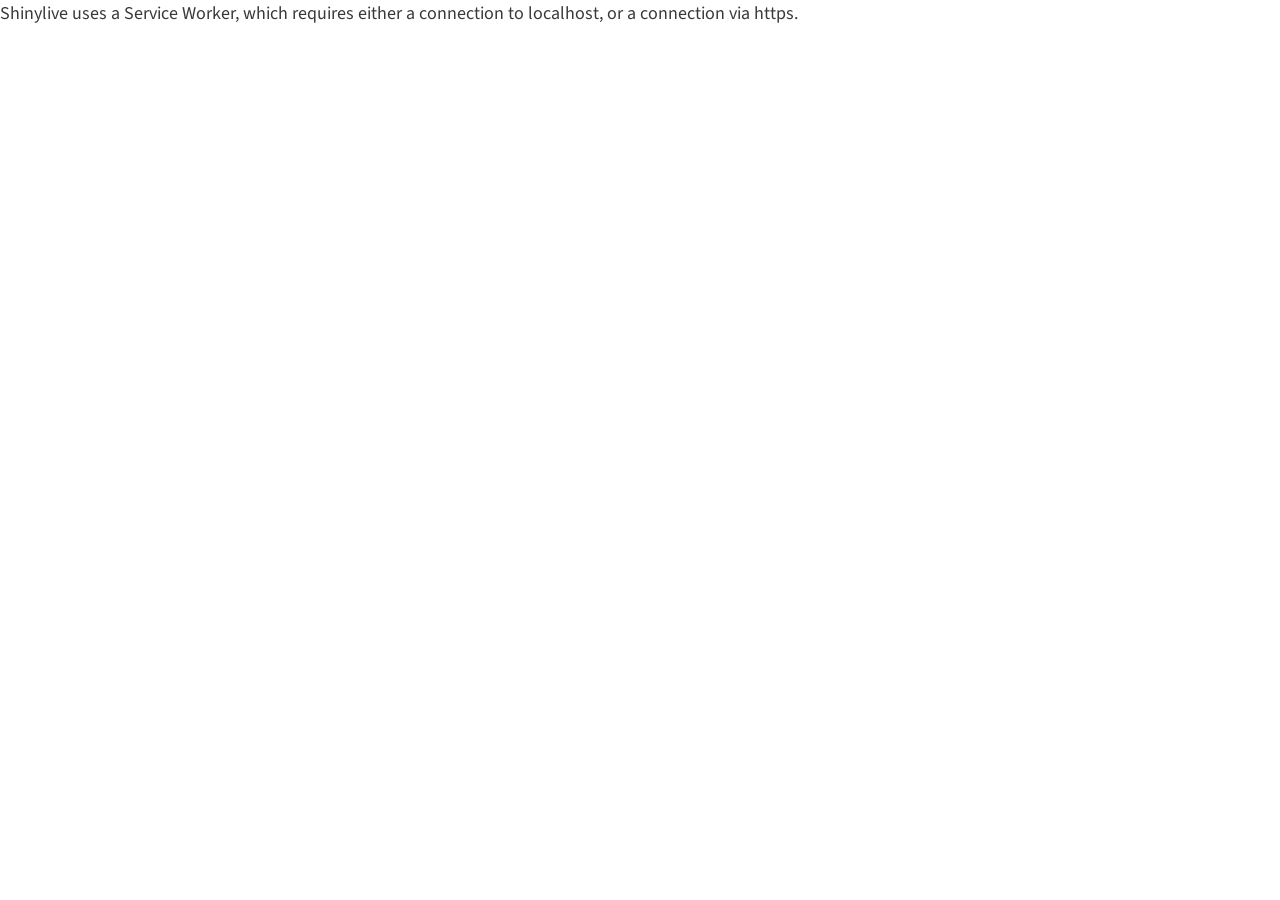
==== commit 371140c0: "update" ====
--- a/docs/index.html
+++ b/docs/index.html
@@ -39,6 +39,11 @@
 <script src="site_libs/bootstrap/bootstrap.min.js"></script>
 <link href="site_libs/bootstrap/bootstrap-icons.css" rel="stylesheet">
 <link href="site_libs/bootstrap/bootstrap.min.css" rel="stylesheet" id="quarto-bootstrap" data-mode="light">
+<meta name="shinylive:serviceworker_dir" content=".">
+<script src="site_libs/quarto-contrib/shinylive-0.4.1/shinylive/load-shinylive-sw.js" type="module"></script>
+<script src="site_libs/quarto-contrib/shinylive-0.4.1/shinylive/run-python-blocks.js" type="module"></script>
+<link href="site_libs/quarto-contrib/shinylive-0.4.1/shinylive/shinylive.css" rel="stylesheet">
+<link href="site_libs/quarto-contrib/shinylive-quarto-css/shinylive-quarto.css" rel="stylesheet">
 <script id="quarto-search-options" type="application/json">{
   "location": "navbar",
   "copy-button": false,
@@ -107,11 +112,6 @@
    
   <ul>
   <li><a href="#bảng-tra-ma-trận-39-thông-số-kỹ-thuật" id="toc-bảng-tra-ma-trận-39-thông-số-kỹ-thuật" class="nav-link active" data-scroll-target="#bảng-tra-ma-trận-39-thông-số-kỹ-thuật">Bảng tra ma trận 39 thông số kỹ thuật</a></li>
-  <li><a href="#define-the-directory-and-file-path" id="toc-define-the-directory-and-file-path" class="nav-link" data-scroll-target="#define-the-directory-and-file-path">Define the directory and file path</a></li>
-  <li><a href="#define-parameter-mapping" id="toc-define-parameter-mapping" class="nav-link" data-scroll-target="#define-parameter-mapping">Define parameter mapping</a></li>
-  <li><a href="#define-creative-principles-mapping-and-replace-with-a-space" id="toc-define-creative-principles-mapping-and-replace-with-a-space" class="nav-link" data-scroll-target="#define-creative-principles-mapping-and-replace-with-a-space">Define creative principles mapping and replace <br> with a space</a></li>
-  <li><a href="#define-the-ui-components" id="toc-define-the-ui-components" class="nav-link" data-scroll-target="#define-the-ui-components">Define the UI components</a>
-  <ul class="collapse">
   <li><a href="#thông-số-kỹ-thuật" id="toc-thông-số-kỹ-thuật" class="nav-link" data-scroll-target="#thông-số-kỹ-thuật">39 Thông số kỹ thuật</a>
   <ul class="collapse">
   <li><a href="#trọng-lượng-của-vật-thể-di-chuyển" id="toc-trọng-lượng-của-vật-thể-di-chuyển" class="nav-link" data-scroll-target="#trọng-lượng-của-vật-thể-di-chuyển">1. <strong>Trọng lượng của vật thể di chuyển</strong></a></li>
@@ -154,7 +154,6 @@
   <li><a href="#mức-độ-tự-động-hóa" id="toc-mức-độ-tự-động-hóa" class="nav-link" data-scroll-target="#mức-độ-tự-động-hóa">38. <strong>Mức độ tự động hóa</strong></a></li>
   <li><a href="#năng-suất" id="toc-năng-suất" class="nav-link" data-scroll-target="#năng-suất">39. <strong>Năng suất</strong></a></li>
   </ul></li>
-  </ul></li>
   </ul>
 </nav>
     </div>
@@ -180,55 +179,166 @@
 
 <section id="bảng-tra-ma-trận-39-thông-số-kỹ-thuật" class="level3">
 <h3 class="anchored" data-anchor-id="bảng-tra-ma-trận-39-thông-số-kỹ-thuật">Bảng tra ma trận 39 thông số kỹ thuật</h3>
-<p><code>{code fold=1}</code>shinylive-python #| standalone: true #| viewerHeight: 600</p>
-<p>from shiny import App, ui, render import pandas as pd from pyodide.http import open_url from shiny import App, Inputs, Outputs, Session, reactive, render, ui</p>
-</section>
-<section id="define-the-directory-and-file-path" class="level1">
-<h1>Define the directory and file path</h1>
-<p>file_path = open_url(“https://raw.githubusercontent.com/Liem-Ngo/test-shiny/main/triz_39_1.csv”)</p>
-</section>
-<section id="define-parameter-mapping" class="level1">
-<h1>Define parameter mapping</h1>
-<p>parameter_mapping = { “1. Trọng lượng đối tượng chuyển động”: 1, “2. Trọng lượng đối tượng bất động”: 2, “3. Độ dài đối tượng chuyển động”: 3, “4. Độ dài đối tượng bất động”: 4, “5. Diện tích đối tượng chuyển động”: 5, “6. Diện tích đối tượng bất động”: 6, “7. Thể tích đối tượng chuyển động”: 7, “8. Thể tích đối tượng bất động”: 8, “9. Vận tốc”: 9, “10. Lực”: 10, “11. Ứng suất, áp suất”: 11, “12. Hình dạng”: 12, “13. Tính ổn định của thành phần đối tượng”: 13, “14. Độ bền”: 14, “15. Thời hạn hoạt động của đối tượng chuyển động”: 15, “16. Thời hạn hoạt động của đối tượng bất động”: 16, “17. Nhiệt độ”: 17, “18. Độ chiếu sáng (độ rọi)”: 18, “19. Năng lượng tiêu hao bởi đối tượng chuyển động”: 19, “20. Năng lượng tiêu hao bởi đối tượng bất động”: 20, “21. Công suất”: 21, “22. Năng lượng mất mát”: 22, “23. Chất thể mất mát”: 23, “24. Thông tin mất mát”: 24, “25. Thời gian mất mát”: 25, “26. Lượng chất thể”: 26, “27. Độ tin cậy”: 27, “28. Độ chính xác trong đo lường”: 28, “29. Độ chính xác trong chế tạo”: 29, “30. Các nhân tố có hại từ bên ngoài tác động lên đối tượng”: 30, “31. Các nhân tố có hại sinh ra bởi chính đối tượng”: 31, “32. Tiện lợi trong chế tạo”: 32, “33. Tiện lợi trong sử dụng, vận hành”: 33, “34. Tiện lợi trong sửa chữa”: 34, “35. Độ thích nghi, tính phổ dụng (vạn năng)”: 35, “36. Độ phức tạp của thiết bị”: 36, “37. Độ phức tạp trong kiểm tra và đo lường”: 37, “38. Mức độ tự động hóa”: 38, “39. Năng suất”: 39 }</p>
-</section>
-<section id="define-creative-principles-mapping-and-replace-with-a-space" class="level1">
-<h1>Define creative principles mapping and replace <br> with a space</h1>
-<p>creative_principles = { 1: “Nguyên tắc phân nhỏ (Segmentation)”, 2: “Nguyên tắc “tách khỏi” (Taking out)“, 3:”Nguyên tắc phẩm chất cục bộ (Local quality)“, 4:”Nguyên tắc phản đối xứng (Asymmetry)“, 5:”Nguyên tắc kết hợp (Merging)“, 6:”Nguyên tắc vạn năng (Universality)“, 7:”Nguyên tắc “chứa trong” (Nested Doll)“, 8:”Nguyên tắc phản trọng lượng (Anti-Weight)“, 9:”Nguyên tắc gây ứng suất sơ bộ (Preliminary Anti-Action)“, 10:”Nguyên tắc thực hiện sơ bộ (Preliminary Action)“, 11:”Nguyên tắc dự phòng (Beforehand Cushioning)“, 12:”Nguyên tắc đẳng thế (Equipotentiality)“, 13:”Nguyên tắc đảo ngược (The Other Way Round)“, 14:”Nguyên tắc cầu (tròn) hóa (Spheroidality - Curvature)“, 15:”Nguyên tắc linh động (Dynamics)“, 16:”Nguyên tắc giải “thiếu” hoặc “thừa” (Partial or Excessive Actions)“, 17:”Nguyên tắc chuyển sang chiều khác (Another Dimension)“, 18:”Nguyên tắc sử dụng các dao động cơ học (Mechanical vibration)“, 19:”Nguyên tắc tác động theo chu kỳ (Periodic Action)“, 20:”Nguyên tắc liên tục tác động có ích (Continuity of Useful Action)“, 21:”Nguyên tắc “vượt nhanh” (Skipping)“, 22:”Nguyên tắc biến hại thành lợi ("Blessing in Disguise" or "Turn Lemons into Lemonade")“, 23:”Nguyên tắc quan hệ phản hồi (Feedback)“, 24:”Nguyên tắc sử dụng trung gian (Intermediary)“, 25:”Nguyên tắc tự phục vụ (Self-service)“, 26:”Nguyên tắc sao chép (Copying)“, 27:”Nguyên tắc “rẻ” thay cho “đắt” (Cheap Short-Living Objects)“, 28:”Thay thế sơ đồ cơ học (Mechanics Substitution)“, 29:”Sử dụng các kết cấu khí và lỏng (Pneumatics and Hydraulics)“, 30:”Sử dụng vỏ dẻo và màng mỏng (Flexible Shells and Thin Films)“, 31:”Sử dụng các vật liệu nhiều lỗ (Porous Materials)“, 32:”Nguyên tắc thay đổi màu sắc (Color Changes)“, 33:”Nguyên tắc đồng nhất (Homogeneity)“, 34:”Nguyên tắc phân hủy hoặc tái sinh các phần (Discarding and Recovering)“, 35:”Thay đổi các thông số hóa lý của đối tượng (Parameter Changes)“, 36:”Sử dụng chuyển pha (Phase Transitions)“, 37:”Sử dụng sự nở nhiệt (Thermal Expansion)“, 38:”Sử dụng các chất oxy hóa mạnh (Strong Oxidants or Boosted Interactions)“, 39:”Thay đổi độ trơ (Inert Atmosphere)“, 40:”Sử dụng các vật liệu hợp thành (Composite Structures)” }</p>
-</section>
-<section id="define-the-ui-components" class="level1">
-<h1>Define the UI components</h1>
-app_ui = ui.page_fluid( ui.layout_sidebar( ui.panel_sidebar( ui.h3(“Matrix 39”), ui.input_select( “col_select”, “Tốt lên:”, list(parameter_mapping.keys()), width=“100%” ), ui.input_select( “row_select”, “Xấu đi:”, list(parameter_mapping.keys()), width=“100%” ), ui.input_action_button(“submitbutton”, “Submit”, class_=“btn btn-primary”, width=“100%”), ), ui.panel_main( ui.h3(“__________NGUYÊN TẮC SÁNG TẠO__________”), ui.output_table(“selected_table”, class_=“table table-sm table-striped”), ui.HTML(“
-
-<style> .table { font-size: 15px; text-align: left; } </style>
-<p>“), ), style=”font-size: 15px; padding: 0px;” ), style=“font-size: 15px; padding: 0px;” )</p>
-<p>def server(input: Inputs, output: Outputs, session: Session): <span class="citation" data-cites="reactive.Calc">@reactive.Calc</span> def read_file(): return pd.read_csv(file_path, delimiter=‘;’)</p>
-<pre><code>@reactive.Calc
-def selected_value_calc():
-    df_matrix = read_file()
-    if df_matrix.empty:
-        return pd.DataFrame({"Error": ["The data file could not be loaded."]})
-    
-    if input.submitbutton() &gt; 0:
-        row_select = input.row_select()
-        col_select = input.col_select()
-        row_idx = parameter_mapping[row_select] - 1  # Adjust for 0-based indexing
-        col_idx = parameter_mapping[col_select] - 1  # Adjust for 0-based indexing
-        value = df_matrix.iloc[row_idx, col_idx]
-        selected_values = [int(val) for val in str(value).split(',')]
-        result = pd.DataFrame({
-            "Principles": selected_values,
-            " ": [creative_principles[val] for val in selected_values]
-        })
-        return result
-    return pd.DataFrame(columns=["Principles", " "])
-
-@output
-@render.table
-def selected_table():
-    return selected_value_calc()</code></pre>
-<p>app = App(app_ui, server)</p>
-<pre><code>
+<pre class="shinylive-python" data-engine="python"><code>#| standalone: true
+#| viewerHeight: 600
+
+from shiny import App, ui, render
+import pandas as pd
+from pyodide.http import open_url
+from shiny import App, Inputs, Outputs, Session, reactive, render, ui
+
+# Define the directory and file path
+file_path = open_url("https://raw.githubusercontent.com/Liem-Ngo/test-shiny/main/triz_39_1.csv")
+
+# Define parameter mapping
+parameter_mapping = {
+    "1. Trọng lượng đối tượng chuyển động": 1,
+    "2. Trọng lượng đối tượng bất động": 2,
+    "3. Độ dài đối tượng chuyển động": 3,
+    "4. Độ dài đối tượng bất động": 4,
+    "5. Diện tích đối tượng chuyển động": 5,
+    "6. Diện tích đối tượng bất động": 6,
+    "7. Thể tích đối tượng chuyển động": 7,
+    "8. Thể tích đối tượng bất động": 8,
+    "9. Vận tốc": 9,
+    "10. Lực": 10,
+    "11. Ứng suất, áp suất": 11,
+    "12. Hình dạng": 12,
+    "13. Tính ổn định của thành phần đối tượng": 13,
+    "14. Độ bền": 14,
+    "15. Thời hạn hoạt động của đối tượng chuyển động": 15,
+    "16. Thời hạn hoạt động của đối tượng bất động": 16,
+    "17. Nhiệt độ": 17,
+    "18. Độ chiếu sáng (độ rọi)": 18,
+    "19. Năng lượng tiêu hao bởi đối tượng chuyển động": 19,
+    "20. Năng lượng tiêu hao bởi đối tượng bất động": 20,
+    "21. Công suất": 21,
+    "22. Năng lượng mất mát": 22,
+    "23. Chất thể mất mát": 23,
+    "24. Thông tin mất mát": 24,
+    "25. Thời gian mất mát": 25,
+    "26. Lượng chất thể": 26,
+    "27. Độ tin cậy": 27,
+    "28. Độ chính xác trong đo lường": 28,
+    "29. Độ chính xác trong chế tạo": 29,
+    "30. Các nhân tố có hại từ bên ngoài tác động lên đối tượng": 30,
+    "31. Các nhân tố có hại sinh ra bởi chính đối tượng": 31,
+    "32. Tiện lợi trong chế tạo": 32,
+    "33. Tiện lợi trong sử dụng, vận hành": 33,
+    "34. Tiện lợi trong sửa chữa": 34,
+    "35. Độ thích nghi, tính phổ dụng (vạn năng)": 35,
+    "36. Độ phức tạp của thiết bị": 36,
+    "37. Độ phức tạp trong kiểm tra và đo lường": 37,
+    "38. Mức độ tự động hóa": 38,
+    "39. Năng suất": 39
+}
+
+# Define creative principles mapping and replace &lt;br&gt; with a space
+creative_principles = {
+    1: "Nguyên tắc phân nhỏ (Segmentation)",
+    2: "Nguyên tắc “tách khỏi” (Taking out)",
+    3: "Nguyên tắc phẩm chất cục bộ (Local quality)",
+    4: "Nguyên tắc phản đối xứng (Asymmetry)",
+    5: "Nguyên tắc kết hợp (Merging)",
+    6: "Nguyên tắc vạn năng (Universality)",
+    7: "Nguyên tắc “chứa trong” (Nested Doll)",
+    8: "Nguyên tắc phản trọng lượng (Anti-Weight)",
+    9: "Nguyên tắc gây ứng suất sơ bộ (Preliminary Anti-Action)",
+    10: "Nguyên tắc thực hiện sơ bộ (Preliminary Action)",
+    11: "Nguyên tắc dự phòng (Beforehand Cushioning)",
+    12: "Nguyên tắc đẳng thế (Equipotentiality)",
+    13: "Nguyên tắc đảo ngược (The Other Way Round)",
+    14: "Nguyên tắc cầu (tròn) hóa (Spheroidality - Curvature)",
+    15: "Nguyên tắc linh động (Dynamics)",
+    16: "Nguyên tắc giải “thiếu” hoặc “thừa” (Partial or Excessive Actions)",
+    17: "Nguyên tắc chuyển sang chiều khác (Another Dimension)",
+    18: "Nguyên tắc sử dụng các dao động cơ học (Mechanical vibration)",
+    19: "Nguyên tắc tác động theo chu kỳ (Periodic Action)",
+    20: "Nguyên tắc liên tục tác động có ích (Continuity of Useful Action)",
+    21: "Nguyên tắc “vượt nhanh” (Skipping)",
+    22: "Nguyên tắc biến hại thành lợi (\"Blessing in Disguise\" or \"Turn Lemons into Lemonade\")",
+    23: "Nguyên tắc quan hệ phản hồi (Feedback)",
+    24: "Nguyên tắc sử dụng trung gian (Intermediary)",
+    25: "Nguyên tắc tự phục vụ (Self-service)",
+    26: "Nguyên tắc sao chép (Copying)",
+    27: "Nguyên tắc “rẻ” thay cho “đắt” (Cheap Short-Living Objects)",
+    28: "Thay thế sơ đồ cơ học (Mechanics Substitution)",
+    29: "Sử dụng các kết cấu khí và lỏng (Pneumatics and Hydraulics)",
+    30: "Sử dụng vỏ dẻo và màng mỏng (Flexible Shells and Thin Films)",
+    31: "Sử dụng các vật liệu nhiều lỗ (Porous Materials)",
+    32: "Nguyên tắc thay đổi màu sắc (Color Changes)",
+    33: "Nguyên tắc đồng nhất (Homogeneity)",
+    34: "Nguyên tắc phân hủy hoặc tái sinh các phần (Discarding and Recovering)",
+    35: "Thay đổi các thông số hóa lý của đối tượng (Parameter Changes)",
+    36: "Sử dụng chuyển pha (Phase Transitions)",
+    37: "Sử dụng sự nở nhiệt (Thermal Expansion)",
+    38: "Sử dụng các chất oxy hóa mạnh (Strong Oxidants or Boosted Interactions)",
+    39: "Thay đổi độ trơ (Inert Atmosphere)",
+    40: "Sử dụng các vật liệu hợp thành (Composite Structures)"
+}
+
+# Define the UI components
+app_ui = ui.page_fluid(
+    ui.layout_sidebar(
+        ui.panel_sidebar(
+            ui.h3("Matrix 39"),
+            ui.input_select(
+                "col_select",
+                "Tốt lên:",
+                list(parameter_mapping.keys()),
+                width="100%"
+            ),
+            ui.input_select(
+                "row_select",
+                "Xấu đi:",
+                list(parameter_mapping.keys()),
+                width="100%"
+            ),
+            ui.input_action_button("submitbutton", "Submit", class_="btn btn-primary", width="100%"),
+        ),
+        ui.panel_main(
+            ui.h3("__________NGUYÊN TẮC SÁNG TẠO__________ "),
+            ui.output_table("selected_table", class_="table table-sm table-striped"),
+            ui.HTML("&lt;style&gt; .table { font-size: 15px; text-align: left; } &lt;/style&gt;"),
+        ),
+        style="font-size: 15px; padding: 0px;"
+    ),
+    style="font-size: 15px; padding: 0px;"
+)
+
+def server(input: Inputs, output: Outputs, session: Session):
+    @reactive.Calc
+    def read_file():
+        return pd.read_csv(file_path, delimiter=';')
+
+    @reactive.Calc
+    def selected_value_calc():
+        df_matrix = read_file()
+        if df_matrix.empty:
+            return pd.DataFrame({"Error": ["The data file could not be loaded."]})
+        
+        if input.submitbutton() &gt; 0:
+            row_select = input.row_select()
+            col_select = input.col_select()
+            row_idx = parameter_mapping[row_select] - 1  # Adjust for 0-based indexing
+            col_idx = parameter_mapping[col_select] - 1  # Adjust for 0-based indexing
+            value = df_matrix.iloc[row_idx, col_idx]
+            selected_values = [int(val) for val in str(value).split(',')]
+            result = pd.DataFrame({
+                "Principles": selected_values,
+                " ": [creative_principles[val] for val in selected_values]
+            })
+            return result
+        return pd.DataFrame(columns=["Principles", " "])
+
+    @output
+    @render.table
+    def selected_table():
+        return selected_value_calc()
+
+app = App(app_ui, server)
 </code></pre>
+</section>
 <section id="thông-số-kỹ-thuật" class="level2">
 <h2 class="anchored" data-anchor-id="thông-số-kỹ-thuật">39 Thông số kỹ thuật</h2>
 <section id="trọng-lượng-của-vật-thể-di-chuyển" class="level3">
@@ -506,7 +616,6 @@
 </ul>
 
 
-</section>
 </section>
 </section>
 
--- a/docs/site_libs/quarto-contrib/shinylive-0.4.1/shinylive/shinylive.css
+++ b/docs/site_libs/quarto-contrib/shinylive-0.4.1/shinylive/shinylive.css
@@ -0,0 +1,1233 @@
+/* Shinylive 0.4.1
+// Copyright 2024 Posit, PBC */
+/* src/Components/App.css */
+:root {
+  --colors-grey: grey;
+  --colors-blue: #007BC2;
+  --colors-blue-dark: hsl(207, 69%, 35%);
+  --colors-red: #C10000;
+  --colors-white: white;
+  --colors-bg: white;
+  --colors-fg: #333;
+  --font-face:
+    "Source Sans Pro",
+    Arial,
+    Helvetica,
+    sans-serif;
+  --font-size: 14px;
+  --font-mono-face:
+    Menlo,
+    Monaco,
+    Consolas,
+    "Liberation Mono",
+    "Courier New",
+    monospace;
+  --font-mono-size: 12px;
+  --panel-roundness: 5px;
+  --button-roundness: 5px;
+  --container-roundness: calc(var(--panel-roundness) * 1.4);
+  --shadow-color: 0deg 0% 56%;
+  --shadow-elevation-low:
+    0.3px 0.4px 0.6px hsl(var(--shadow-color) / 0.34),
+    0.5px 0.7px 1px -1.2px hsl(var(--shadow-color) / 0.34),
+    1.2px 1.7px 2.3px -2.5px hsl(var(--shadow-color) / 0.34);
+  --shadow-elevation-medium:
+    0.3px 0.4px 0.6px hsl(var(--shadow-color) / 0.36),
+    1px 1.4px 1.9px -0.8px hsl(var(--shadow-color) / 0.36),
+    2.6px 3.4px 4.8px -1.7px hsl(var(--shadow-color) / 0.36),
+    6.2px 8.3px 11.7px -2.5px hsl(var(--shadow-color) / 0.36);
+}
+.shinylive-container {
+  --pad: 2px;
+  height: 100%;
+  width: 100%;
+  min-height: 100px;
+  min-width: 400px;
+  padding: var(--pad);
+  border-radius: var(--container-roundness);
+  background-color: #e6e6e6;
+}
+.shinylive-container.viewer {
+  --pad: 0;
+  min-width: unset;
+}
+.shinylive-container > div {
+  border-radius: var(--panel-roundness);
+  background-color: var(--colors-bg);
+}
+.shinylive-example-selector {
+  grid-area: exampleselector;
+}
+.shinylive-editor {
+  grid-area: editor;
+}
+.shinylive-terminal {
+  grid-area: terminal;
+}
+.shinylive-viewer {
+  grid-area: viewer;
+}
+button {
+  background-color: var(--colors-blue);
+  color: var(--colors-white);
+  font-family: var(--font-face);
+  font-size: var(--font-size);
+  border-style: solid;
+  border-color: var(--colors-white);
+  border-radius: var(--button-roundness);
+  cursor: pointer;
+  padding: 0.2rem 0.5rem;
+}
+button:disabled {
+  cursor: default;
+  background-color: #c8c8c8;
+}
+.shinylive-container.editor-cell {
+  padding: 0;
+}
+.shinylive-container.editor-cell .shinylive-editor {
+  border-bottom-right-radius: 0;
+  border-bottom-left-radius: 0;
+}
+.shinylive-container.editor-cell .shinylive-output-cell {
+  border-top: 2px solid #eeeff2;
+  border-top-right-radius: 0;
+  border-top-left-radius: 0;
+}
+.shinylive-container.editor-cell .shinylive-output-cell .rendered-html {
+  padding: 2px 12px 3px 12px;
+}
+.shinylive-container.editor-cell .shinylive-output-cell pre.output-content {
+  border-top-right-radius: 0;
+  border-top-left-radius: 0;
+  background-color: #eeeff2;
+  font-size: 13px;
+  line-height: 1.8;
+  padding: 2px 12px 5px 12px;
+  margin-bottom: 0;
+  color: #666;
+}
+.shinylive-container.editor-cell .editor-container {
+  padding: 12px 12px 4px 12px;
+}
+
+/* src/Components/ExampleSelector.css */
+.shinylive-example-selector {
+  padding: 3px 3px 3px 8px;
+  font-family: var(--font-face);
+  --indent: 8px;
+  --divider-color: #f1f1f1;
+}
+.shinylive-example-selector > .categories {
+  height: 100%;
+  overflow-y: auto;
+  padding: var(--indent);
+}
+.shinylive-example-selector > .categories .category-title {
+  color: var(--colors-blue, blue);
+  margin-top: calc(var(--indent) * 2);
+}
+.shinylive-example-selector .example {
+  --v-pad: calc(var(--indent));
+  --h-pad: calc(var(--indent) * 2);
+  padding-left: var(--h-pad);
+  padding-top: var(--v-pad);
+  padding-bottom: var(--v-pad);
+  cursor: default;
+  position: relative;
+  --sidebar-color: var(--colors-grey);
+  --sidebar-indent: calc(var(--indent) / 1.3);
+  --sidebar-w: 1px;
+}
+.shinylive-example-selector .example > a {
+  text-decoration: unset;
+  color: unset;
+  cursor: unset;
+}
+.shinylive-example-selector .example:hover:not(.selected) {
+  cursor: pointer;
+}
+.shinylive-example-selector .example.selected,
+.shinylive-example-selector .example:hover {
+  --sidebar-w: 4px;
+}
+.shinylive-example-selector .example.selected {
+  --sidebar-color: var(--colors-blue, blue);
+}
+.shinylive-example-selector .example:before {
+  content: "";
+  position: absolute;
+  height: 70%;
+  top: 15%;
+  width: var(--sidebar-w);
+  border-radius: var(--button-roundness, 5px);
+  left: calc(var(--sidebar-indent) - var(--sidebar-w) - 1px);
+  background-color: var(--sidebar-color);
+}
+.shinylive-example-selector .example .title {
+  font-weight: 500;
+}
+.shinylive-example-selector .example .about {
+  color: var(--colors-grey, grey);
+  font-size: small;
+  font-style: italic;
+  font-weight: 400;
+}
+.shinylive-example-selector > .categories > section > .divider {
+  width: 100%;
+  height: 1px;
+  background-color: var(--divider-color);
+}
+
+/* src/Components/HeaderBar.css */
+.HeaderBar {
+  height: 30px;
+  padding: 3px 8px;
+  background-color: #007BC2;
+  font-family: var(--font-face);
+  font-size: 1.1rem;
+  color: var(--colors-white);
+  display: flex;
+}
+.HeaderBar > a.page-title {
+  display: inherit;
+  color: var(--colors-white);
+  text-decoration: none;
+  flex-direction: row;
+  margin-right: auto;
+}
+.HeaderBar .shiny-logo {
+  height: 22px;
+  display: inline-block;
+  margin-right: 6px;
+  margin-left: 4px;
+  margin-top: 1px;
+}
+.HeaderBar > div {
+  flex-direction: row;
+  margin-right: 1rem;
+}
+.HeaderBar button.code-run-button {
+  border: none;
+  font-size: 0.9rem;
+  padding: 0.2rem 0.5rem;
+  background-color: transparent;
+  white-space: nowrap;
+  fill: rgba(255, 255, 255, 0.8);
+}
+.HeaderBar button.code-run-button svg.shinylive-icon {
+  font-size: 1em;
+}
+.HeaderBar button.code-run-button span.button-label {
+  vertical-align: 0.15em;
+  margin-left: 0.3em;
+}
+.HeaderBar .code-run-button:hover {
+  color: var(--colors-white);
+  fill: var(--colors-white);
+}
+
+/* src/Components/Icons.css */
+.shinylive-icon {
+  display: inline-block;
+  height: 1em;
+}
+
+/* src/Components/OutputCell.css */
+.shinylive-output-cell div.rendered-html table {
+  border: none;
+  border-collapse: collapse;
+  border-spacing: 0;
+  color: black;
+  font-size: 90%;
+  table-layout: fixed;
+}
+.shinylive-output-cell div.rendered-html thead {
+  border-bottom: 1px solid black;
+  vertical-align: bottom;
+}
+.shinylive-output-cell div.rendered-html tr,
+.shinylive-output-cell div.rendered-html th,
+.shinylive-output-cell div.rendered-html td {
+  text-align: right;
+  vertical-align: middle;
+  padding: 0.5em 0.5em;
+  line-height: normal;
+  white-space: normal;
+  max-width: none;
+  border: none;
+}
+.shinylive-output-cell div.rendered-html th {
+  font-weight: bold;
+}
+.shinylive-output-cell div.rendered-html tbody tr:nth-child(odd) {
+  background: #f5f5f5;
+}
+.shinylive-output-cell div.rendered-html tbody tr:hover {
+  background: rgba(66, 165, 245, 0.2);
+}
+
+/* src/Components/ResizableGrid/ResizableGrid.css */
+.ResizableGrid {
+  --pad: 2px;
+  --panel-gap: 3px;
+  --sizer-margin-offset: calc(-1 * var(--panel-gap));
+  --expansion-scale: 3;
+  height: 100%;
+  width: 100%;
+  min-height: 80px;
+  min-width: 400px;
+  display: grid;
+  padding: 0;
+  gap: var(--panel-gap);
+  position: relative;
+}
+.ResizableGrid > * {
+  min-width: 0;
+  min-height: 0;
+}
+div.ResizableGrid--col-sizer,
+div.ResizableGrid--row-sizer {
+  opacity: 0;
+  position: relative;
+  transition: transform 1s 0.5s;
+}
+.ResizableGrid--col-sizer {
+  grid-row: 1/-1;
+  width: var(--panel-gap);
+  margin-left: var(--sizer-margin-offset);
+  height: 100%;
+  cursor: ew-resize;
+}
+.ResizableGrid--row-sizer {
+  grid-column: 1/-1;
+  height: var(--panel-gap);
+  margin-top: var(--sizer-margin-offset);
+  width: 100%;
+  cursor: ns-resize;
+}
+.ResizableGrid--col-sizer:hover,
+.ResizableGrid--row-sizer:hover {
+  z-index: 9999;
+  transition: transform 0s;
+}
+.ResizableGrid--col-sizer:hover {
+  transform: scaleX(var(--expansion-scale));
+}
+.ResizableGrid--row-sizer:hover {
+  transform: scaleY(var(--expansion-scale));
+}
+div#size-detection-cell {
+  width: 100%;
+  height: 100%;
+  grid-row: 1/-1;
+  grid-column: 1/-1;
+}
+
+/* node_modules/xterm/css/xterm.css */
+.xterm {
+  cursor: text;
+  position: relative;
+  user-select: none;
+  -ms-user-select: none;
+  -webkit-user-select: none;
+}
+.xterm.focus,
+.xterm:focus {
+  outline: none;
+}
+.xterm .xterm-helpers {
+  position: absolute;
+  top: 0;
+  z-index: 5;
+}
+.xterm .xterm-helper-textarea {
+  padding: 0;
+  border: 0;
+  margin: 0;
+  position: absolute;
+  opacity: 0;
+  left: -9999em;
+  top: 0;
+  width: 0;
+  height: 0;
+  z-index: -5;
+  white-space: nowrap;
+  overflow: hidden;
+  resize: none;
+}
+.xterm .composition-view {
+  background: #000;
+  color: #FFF;
+  display: none;
+  position: absolute;
+  white-space: nowrap;
+  z-index: 1;
+}
+.xterm .composition-view.active {
+  display: block;
+}
+.xterm .xterm-viewport {
+  background-color: #000;
+  overflow-y: scroll;
+  cursor: default;
+  position: absolute;
+  right: 0;
+  left: 0;
+  top: 0;
+  bottom: 0;
+}
+.xterm .xterm-screen {
+  position: relative;
+}
+.xterm .xterm-screen canvas {
+  position: absolute;
+  left: 0;
+  top: 0;
+}
+.xterm .xterm-scroll-area {
+  visibility: hidden;
+}
+.xterm-char-measure-element {
+  display: inline-block;
+  visibility: hidden;
+  position: absolute;
+  top: 0;
+  left: -9999em;
+  line-height: normal;
+}
+.xterm.enable-mouse-events {
+  cursor: default;
+}
+.xterm.xterm-cursor-pointer,
+.xterm .xterm-cursor-pointer {
+  cursor: pointer;
+}
+.xterm.column-select.focus {
+  cursor: crosshair;
+}
+.xterm .xterm-accessibility,
+.xterm .xterm-message {
+  position: absolute;
+  left: 0;
+  top: 0;
+  bottom: 0;
+  right: 0;
+  z-index: 10;
+  color: transparent;
+  pointer-events: none;
+}
+.xterm .live-region {
+  position: absolute;
+  left: -9999px;
+  width: 1px;
+  height: 1px;
+  overflow: hidden;
+}
+.xterm-dim {
+  opacity: 1 !important;
+}
+.xterm-underline-1 {
+  text-decoration: underline;
+}
+.xterm-underline-2 {
+  text-decoration: double underline;
+}
+.xterm-underline-3 {
+  text-decoration: wavy underline;
+}
+.xterm-underline-4 {
+  text-decoration: dotted underline;
+}
+.xterm-underline-5 {
+  text-decoration: dashed underline;
+}
+.xterm-overline {
+  text-decoration: overline;
+}
+.xterm-overline.xterm-underline-1 {
+  text-decoration: overline underline;
+}
+.xterm-overline.xterm-underline-2 {
+  text-decoration: overline double underline;
+}
+.xterm-overline.xterm-underline-3 {
+  text-decoration: overline wavy underline;
+}
+.xterm-overline.xterm-underline-4 {
+  text-decoration: overline dotted underline;
+}
+.xterm-overline.xterm-underline-5 {
+  text-decoration: overline dashed underline;
+}
+.xterm-strikethrough {
+  text-decoration: line-through;
+}
+.xterm-screen .xterm-decoration-container .xterm-decoration {
+  z-index: 6;
+  position: absolute;
+}
+.xterm-screen .xterm-decoration-container .xterm-decoration.xterm-decoration-top-layer {
+  z-index: 7;
+}
+.xterm-decoration-overview-ruler {
+  z-index: 8;
+  position: absolute;
+  top: 0;
+  right: 0;
+  pointer-events: none;
+}
+.xterm-decoration-top {
+  z-index: 2;
+  position: relative;
+}
+
+/* src/Components/Terminal.css */
+.shinylive-terminal.terminal {
+  height: 100%;
+  position: relative;
+  overflow: hidden;
+  padding: 0.5rem;
+  --color: #333;
+  --background: white;
+  --size: 1;
+  --font:
+    Menlo,
+    Monaco,
+    Consolas,
+    "Liberation Mono",
+    "Courier New",
+    monospace;
+}
+.xterm {
+  padding: 8px;
+}
+
+/* src/Components/LoadingAnimation.css */
+.loading-animation {
+  --animation-start-color: #fafafa;
+  --animation-end-color: #cccccc;
+  --hex-width: 16px;
+  background-color: inherit;
+  box-shadow: inherit;
+  text-align: center;
+  font-size: 0;
+  -webkit-animation: loading-animation-fade-in 1s;
+  animation: loading-animation-fade-in 1s;
+}
+.loading-animation .hex {
+  display: inline-block;
+  position: relative;
+  width: var(--hex-width);
+  height: calc(0.57735 * var(--hex-width));
+  margin: calc(0.216 * var(--hex-width)) calc(var(--hex-width) / 12);
+  background-color: var(--animation-start-color);
+  vertical-align: middle;
+  -webkit-animation: loading-animation-pulse 3.75s infinite;
+  animation: loading-animation-pulse 3.75s infinite;
+}
+.loading-animation .hex::before,
+.loading-animation .hex::after {
+  content: "";
+  display: block;
+  position: absolute;
+  width: calc(0.7071 * var(--hex-width));
+  height: calc(0.7071 * var(--hex-width));
+  background-color: inherit;
+  transform-origin: 0 0;
+  transform: scaleY(0.57735) rotate(-45deg);
+  animation: inherit;
+}
+.loading-animation .hex::before {
+  top: 0;
+}
+.loading-animation .hex::after {
+  top: calc(0.57735 * var(--hex-width));
+}
+.loading-animation .hex:nth-of-type(2n) {
+  -webkit-animation-delay: 0s;
+  animation-delay: 0s;
+}
+.loading-animation .hex:nth-of-type(2n+1) {
+  -webkit-animation-delay: -1.1s;
+  animation-delay: -1.05s;
+}
+.loading-animation .hex:nth-of-type(2n+2) {
+  -webkit-animation-delay: -1.97s;
+  animation-delay: -1.97s;
+}
+.loading-animation .hex:nth-of-type(2n+3) {
+  -webkit-animation-delay: -1.8s;
+  animation-delay: -1.8s;
+}
+.loading-animation .hex:nth-of-type(2n+4) {
+  -webkit-animation-delay: -1.1s;
+  animation-delay: -1.1s;
+}
+.loading-animation .hex:nth-of-type(2n+5) {
+  -webkit-animation-delay: -1.1s;
+  animation-delay: -1.1s;
+}
+.loading-animation .hex:nth-of-type(2n+6) {
+  -webkit-animation-delay: -1.8s;
+  animation-delay: -1.8s;
+}
+.loading-animation .hex:nth-of-type(2n+7) {
+  -webkit-animation-delay: -1.7s;
+  animation-delay: -1.7s;
+}
+.loading-animation .hex:nth-of-type(2n+8) {
+  -webkit-animation-delay: -1.2s;
+  animation-delay: -1.2s;
+}
+.loading-animation .hex:nth-of-type(2n+9) {
+  -webkit-animation-delay: -1.3s;
+  animation-delay: -1.3s;
+}
+.loading-animation .hex:nth-of-type(2n+11) {
+  -webkit-animation-delay: -1.6s;
+  animation-delay: -1.6s;
+}
+.loading-animation .hex:nth-of-type(2n+12) {
+  -webkit-animation-delay: -1.6s;
+  animation-delay: -1.6s;
+}
+.loading-animation .hex:nth-of-type(2n+13) {
+  -webkit-animation-delay: -1.3s;
+  animation-delay: -1.3s;
+}
+.loading-animation .hex:nth-of-type(2n+14) {
+  -webkit-animation-delay: -1.3s;
+  animation-delay: -1.3s;
+}
+.loading-animation .hex:nth-of-type(2n+15) {
+  -webkit-animation-delay: -1.5s;
+  animation-delay: -1.5s;
+}
+.loading-animation .hex:nth-of-type(2n+16) {
+  -webkit-animation-delay: -1.5s;
+  animation-delay: -1.5s;
+}
+.loading-animation .hex:nth-of-type(2n+17) {
+  -webkit-animation-delay: -1.3s;
+  animation-delay: -1.3s;
+}
+.loading-animation .hex:nth-of-type(2n+18) {
+  -webkit-animation-delay: -1.4s;
+  animation-delay: -1.4s;
+}
+.loading-animation .hex:nth-of-type(2n+19) {
+  -webkit-animation-delay: -1.45s;
+  animation-delay: -1.45s;
+}
+.loading-animation .spacer {
+  display: inline-block;
+  width: calc(var(--hex-width) * 14 / 12);
+}
+@keyframes loading-animation-pulse {
+  0% {
+    background-color: var(--animation-start-color);
+  }
+  50% {
+    background-color: var(--animation-end-color);
+  }
+  100% {
+    background-color: var(--animation-start-color);
+  }
+}
+@keyframes loading-animation-fade-in {
+  0% {
+    opacity: 0;
+  }
+  20% {
+    opacity: 0;
+  }
+  100% {
+    opacity: 1;
+  }
+}
+
+/* src/Components/Viewer.css */
+.shinylive-viewer {
+  height: 100%;
+  width: 100%;
+  position: relative;
+}
+.app-frame {
+  border-radius: var(--panel-roundness);
+  border: 0;
+}
+.shinylive-viewer iframe {
+  background-color: white;
+  width: 100%;
+  height: 100%;
+  display: block;
+}
+.shinylive-viewer .loading-wrapper {
+  overflow: auto;
+  background-color: white;
+  position: absolute;
+  height: 100%;
+  width: 100%;
+  top: 0px;
+  left: 0px;
+  display: flex;
+  justify-content: center;
+  align-items: center;
+}
+.shinylive-viewer .loading-wrapper.loading-wrapper-error {
+  justify-content: left;
+}
+.shinylive-viewer .loading-wrapper .error-alert {
+  text-align: center;
+  font-size: 1.4rem;
+  font-family: var(--font-face);
+  -webkit-animation: loading-animation-fade-in 0.5s;
+  animation: loading-animation-fade-in 0.5s;
+}
+.shinylive-viewer .loading-wrapper .error-alert .error-icon {
+  display: inline-block;
+  text-align: center;
+  width: 85px;
+  margin-bottom: 0.5rem;
+}
+.shinylive-viewer .loading-wrapper .error-alert .error-log {
+  font-size: 0.7rem;
+  text-align: left;
+  padding: 0.3rem;
+}
+@keyframes loading-animation-fade-in {
+  0% {
+    opacity: 0;
+  }
+  100% {
+    opacity: 1;
+  }
+}
+
+/* node_modules/balloon-css/balloon.min.css */
+:root {
+  --balloon-border-radius: 2px;
+  --balloon-color: rgba(16,16,16,0.95);
+  --balloon-text-color: #fff;
+  --balloon-font-size: 12px;
+  --balloon-move: 4px;
+}
+button[aria-label][data-balloon-pos] {
+  overflow: visible;
+}
+[aria-label][data-balloon-pos] {
+  position: relative;
+  cursor: pointer;
+}
+[aria-label][data-balloon-pos]:after {
+  opacity: 0;
+  pointer-events: none;
+  transition: all 0.18s ease-out 0.18s;
+  text-indent: 0;
+  font-family:
+    -apple-system,
+    BlinkMacSystemFont,
+    "Segoe UI",
+    Roboto,
+    Oxygen,
+    Ubuntu,
+    Cantarell,
+    "Open Sans",
+    "Helvetica Neue",
+    sans-serif;
+  font-weight: normal;
+  font-style: normal;
+  text-shadow: none;
+  font-size: var(--balloon-font-size);
+  background: var(--balloon-color);
+  border-radius: 2px;
+  color: var(--balloon-text-color);
+  border-radius: var(--balloon-border-radius);
+  content: attr(aria-label);
+  padding: .5em 1em;
+  position: absolute;
+  white-space: nowrap;
+  z-index: 10;
+}
+[aria-label][data-balloon-pos]:before {
+  width: 0;
+  height: 0;
+  border: 5px solid transparent;
+  border-top-color: var(--balloon-color);
+  opacity: 0;
+  pointer-events: none;
+  transition: all 0.18s ease-out 0.18s;
+  content: "";
+  position: absolute;
+  z-index: 10;
+}
+[aria-label][data-balloon-pos]:hover:before,
+[aria-label][data-balloon-pos]:hover:after,
+[aria-label][data-balloon-pos][data-balloon-visible]:before,
+[aria-label][data-balloon-pos][data-balloon-visible]:after,
+[aria-label][data-balloon-pos]:not([data-balloon-nofocus]):focus:before,
+[aria-label][data-balloon-pos]:not([data-balloon-nofocus]):focus:after {
+  opacity: 1;
+  pointer-events: none;
+}
+[aria-label][data-balloon-pos].font-awesome:after {
+  font-family:
+    FontAwesome,
+    -apple-system,
+    BlinkMacSystemFont,
+    "Segoe UI",
+    Roboto,
+    Oxygen,
+    Ubuntu,
+    Cantarell,
+    "Open Sans",
+    "Helvetica Neue",
+    sans-serif;
+}
+[aria-label][data-balloon-pos][data-balloon-break]:after {
+  white-space: pre;
+}
+[aria-label][data-balloon-pos][data-balloon-break][data-balloon-length]:after {
+  white-space: pre-line;
+  word-break: break-word;
+}
+[aria-label][data-balloon-pos][data-balloon-blunt]:before,
+[aria-label][data-balloon-pos][data-balloon-blunt]:after {
+  transition: none;
+}
+[aria-label][data-balloon-pos][data-balloon-pos=up]:hover:after,
+[aria-label][data-balloon-pos][data-balloon-pos=up][data-balloon-visible]:after,
+[aria-label][data-balloon-pos][data-balloon-pos=down]:hover:after,
+[aria-label][data-balloon-pos][data-balloon-pos=down][data-balloon-visible]:after {
+  transform: translate(-50%, 0);
+}
+[aria-label][data-balloon-pos][data-balloon-pos=up]:hover:before,
+[aria-label][data-balloon-pos][data-balloon-pos=up][data-balloon-visible]:before,
+[aria-label][data-balloon-pos][data-balloon-pos=down]:hover:before,
+[aria-label][data-balloon-pos][data-balloon-pos=down][data-balloon-visible]:before {
+  transform: translate(-50%, 0);
+}
+[aria-label][data-balloon-pos][data-balloon-pos*=-left]:after {
+  left: 0;
+}
+[aria-label][data-balloon-pos][data-balloon-pos*=-left]:before {
+  left: 5px;
+}
+[aria-label][data-balloon-pos][data-balloon-pos*=-right]:after {
+  right: 0;
+}
+[aria-label][data-balloon-pos][data-balloon-pos*=-right]:before {
+  right: 5px;
+}
+[aria-label][data-balloon-pos][data-balloon-po*=-left]:hover:after,
+[aria-label][data-balloon-pos][data-balloon-po*=-left][data-balloon-visible]:after,
+[aria-label][data-balloon-pos][data-balloon-pos*=-right]:hover:after,
+[aria-label][data-balloon-pos][data-balloon-pos*=-right][data-balloon-visible]:after {
+  transform: translate(0, 0);
+}
+[aria-label][data-balloon-pos][data-balloon-po*=-left]:hover:before,
+[aria-label][data-balloon-pos][data-balloon-po*=-left][data-balloon-visible]:before,
+[aria-label][data-balloon-pos][data-balloon-pos*=-right]:hover:before,
+[aria-label][data-balloon-pos][data-balloon-pos*=-right][data-balloon-visible]:before {
+  transform: translate(0, 0);
+}
+[aria-label][data-balloon-pos][data-balloon-pos^=up]:before,
+[aria-label][data-balloon-pos][data-balloon-pos^=up]:after {
+  bottom: 100%;
+  transform-origin: top;
+  transform: translate(0, var(--balloon-move));
+}
+[aria-label][data-balloon-pos][data-balloon-pos^=up]:after {
+  margin-bottom: 10px;
+}
+[aria-label][data-balloon-pos][data-balloon-pos=up]:before,
+[aria-label][data-balloon-pos][data-balloon-pos=up]:after {
+  left: 50%;
+  transform: translate(-50%, var(--balloon-move));
+}
+[aria-label][data-balloon-pos][data-balloon-pos^=down]:before,
+[aria-label][data-balloon-pos][data-balloon-pos^=down]:after {
+  top: 100%;
+  transform: translate(0, calc(var(--balloon-move) * -1));
+}
+[aria-label][data-balloon-pos][data-balloon-pos^=down]:after {
+  margin-top: 10px;
+}
+[aria-label][data-balloon-pos][data-balloon-pos^=down]:before {
+  width: 0;
+  height: 0;
+  border: 5px solid transparent;
+  border-bottom-color: var(--balloon-color);
+}
+[aria-label][data-balloon-pos][data-balloon-pos=down]:after,
+[aria-label][data-balloon-pos][data-balloon-pos=down]:before {
+  left: 50%;
+  transform: translate(-50%, calc(var(--balloon-move) * -1));
+}
+[aria-label][data-balloon-pos][data-balloon-pos=left]:hover:after,
+[aria-label][data-balloon-pos][data-balloon-pos=left][data-balloon-visible]:after,
+[aria-label][data-balloon-pos][data-balloon-pos=right]:hover:after,
+[aria-label][data-balloon-pos][data-balloon-pos=right][data-balloon-visible]:after {
+  transform: translate(0, -50%);
+}
+[aria-label][data-balloon-pos][data-balloon-pos=left]:hover:before,
+[aria-label][data-balloon-pos][data-balloon-pos=left][data-balloon-visible]:before,
+[aria-label][data-balloon-pos][data-balloon-pos=right]:hover:before,
+[aria-label][data-balloon-pos][data-balloon-pos=right][data-balloon-visible]:before {
+  transform: translate(0, -50%);
+}
+[aria-label][data-balloon-pos][data-balloon-pos=left]:after,
+[aria-label][data-balloon-pos][data-balloon-pos=left]:before {
+  right: 100%;
+  top: 50%;
+  transform: translate(var(--balloon-move), -50%);
+}
+[aria-label][data-balloon-pos][data-balloon-pos=left]:after {
+  margin-right: 10px;
+}
+[aria-label][data-balloon-pos][data-balloon-pos=left]:before {
+  width: 0;
+  height: 0;
+  border: 5px solid transparent;
+  border-left-color: var(--balloon-color);
+}
+[aria-label][data-balloon-pos][data-balloon-pos=right]:after,
+[aria-label][data-balloon-pos][data-balloon-pos=right]:before {
+  left: 100%;
+  top: 50%;
+  transform: translate(calc(var(--balloon-move) * -1), -50%);
+}
+[aria-label][data-balloon-pos][data-balloon-pos=right]:after {
+  margin-left: 10px;
+}
+[aria-label][data-balloon-pos][data-balloon-pos=right]:before {
+  width: 0;
+  height: 0;
+  border: 5px solid transparent;
+  border-right-color: var(--balloon-color);
+}
+[aria-label][data-balloon-pos][data-balloon-length]:after {
+  white-space: normal;
+}
+[aria-label][data-balloon-pos][data-balloon-length=small]:after {
+  width: 80px;
+}
+[aria-label][data-balloon-pos][data-balloon-length=medium]:after {
+  width: 150px;
+}
+[aria-label][data-balloon-pos][data-balloon-length=large]:after {
+  width: 260px;
+}
+[aria-label][data-balloon-pos][data-balloon-length=xlarge]:after {
+  width: 380px;
+}
+@media screen and (max-width: 768px) {
+  [aria-label][data-balloon-pos][data-balloon-length=xlarge]:after {
+    width: 90vw;
+  }
+}
+[aria-label][data-balloon-pos][data-balloon-length=fit]:after {
+  width: 100%;
+}
+
+/* src/Components/Editor.css */
+.shinylive-editor {
+  --bg-light-shade-color: #f6f6f6;
+  --button-gray-color: #999;
+  --button-hover-color: #hsl(207, 69%, 25%);
+  --border-color: #aaa;
+  --pad: 5px;
+  display: grid;
+  grid-template-rows: auto 1fr;
+  grid-template-areas: "header" "editor";
+  position: relative;
+}
+.ResizableGrid.editor-viewer:not(.been-dragged) > .shinylive-editor {
+  max-height: 800px;
+}
+.editor-header {
+  grid-area: header;
+}
+.editor-container {
+  grid-area: editor;
+}
+.shinylive-editor > div {
+  min-width: 0;
+  min-height: 0;
+}
+.editor-header {
+  display: flex;
+  padding-top: var(--pad);
+  padding-left: var(--pad);
+  padding-right: var(--pad);
+  justify-content: space-between;
+  align-items: flex-end;
+  border-bottom: 1px solid var(--border-color);
+}
+.editor-files > button {
+  font-size: 14px;
+  font-family: var(--font-face);
+  height: 26px;
+  background-color: var(--bg-light-shade-color);
+  color: #444;
+  border: 1px solid #ddd;
+  border-top-left-radius: 3px;
+  border-top-right-radius: 3px;
+  border-bottom: none;
+  border-bottom-left-radius: 0;
+  border-bottom-right-radius: 0;
+  padding: 0 2px;
+}
+.editor-files button svg {
+  vertical-align: unset;
+}
+.editor-filename {
+  padding: 0 4px;
+}
+.editor-files > button.selected {
+  color: black;
+  background-color: var(--colors-bg);
+  border-color: var(--border-color);
+  position: relative;
+  cursor: text;
+}
+.editor-files > button.selected::after {
+  content: "";
+  width: 100%;
+  height: 4px;
+  background-color: var(--colors-bg);
+  position: absolute;
+  bottom: -3px;
+  left: 0;
+  border-bottom-color: var(--colors-bg);
+}
+.editor-files > button.selected > input {
+  width: 100%;
+  font-size: 14px;
+  font-family: var(--font-face);
+  height: 26px;
+  position: absolute;
+  left: 4px;
+  bottom: -0.5px;
+  outline: none;
+  border: none;
+  color: var(--colors-blue);
+  background-color: transparent;
+}
+.editor-files > button.selected > input.invalid-filename {
+  color: var(--colors-red);
+}
+.editor-files > button > .editor-closebutton {
+  width: 1.2rem;
+  display: inline-block;
+  color: var(--button-gray-color);
+  font-weight: bold;
+}
+.editor-files > button.selected > .editor-closebutton + input {
+  width: calc(100% - 21px);
+}
+.editor-files > .editor-addtab {
+  border-color: rgba(0, 0, 0, 0);
+  display: inline-block;
+  line-height: 1rem;
+  margin-left: 0.5rem;
+  padding: 0;
+}
+.editor-files .editor-addbutton,
+.editor-files .editor-uploadbutton {
+  display: inline-block;
+  color: var(--button-gray-color);
+  fill: var(--button-gray-color);
+  background-color: inherit;
+  font-size: 1.2rem;
+  font-weight: bold;
+  padding: 0 0.3rem;
+}
+.editor-files .editor-uploadbutton {
+  font-size: 0.7rem;
+}
+.editor-files .editor-closebutton:hover,
+.editor-files .editor-addbutton:hover,
+.editor-files .editor-uploadbutton:hover {
+  color: var(--button-hover-color);
+  fill: var(--button-hover-color);
+  cursor: pointer;
+}
+.editor-container {
+  padding: var(--pad);
+  position: relative;
+}
+.editor-container .cm-editor {
+  height: 100%;
+}
+.editor-container .cm-editor.cm-focused {
+  outline: none;
+}
+.editor-container .cm-editor .cm-scroller {
+  font-family: var(--font-mono-face);
+  font-size: var(--font-mono-size);
+}
+.editor-container .cm-gutters {
+  color: #aaa;
+  background-color: var(--colors-bg);
+  border-right: 1px solid #eee;
+  padding-right: 4px;
+}
+.editor-container .cm-activeLineGutter {
+  background-color: var(--colors-bg);
+}
+.editor-container .cm-tooltip {
+  font-family: var(--font-face);
+  font-size: var(--font-size);
+}
+.editor-container .cm-tooltip code {
+  font-family: var(--font-mono-face);
+  font-size: var(--font-mono-size);
+  white-space: pre-wrap;
+}
+.editor-container .cm-diagnostic {
+  font-family: var(--font-mono-face);
+  font-size: var(--font-mono-size);
+}
+.editor-container .cm-signature-signature {
+  font-family: var(--font-mono-face);
+}
+.editor-container .docstring {
+  padding: 3px 6px;
+  max-width: 650px;
+  max-height: 300px;
+  overflow-y: auto;
+}
+.editor-container .docstring pre {
+  white-space: pre-wrap;
+}
+.editor-container .docstring h2 {
+  font-size: 1.2em;
+  font-weight: 600;
+}
+.shinylive-editor button.code-run-button {
+  border: none;
+  font-size: 0.8rem;
+  padding: 0.2rem 0.5rem;
+  background-color: transparent;
+  white-space: nowrap;
+}
+.shinylive-editor .code-run-button:hover {
+  color: var(--button-hover-color);
+  fill: var(--button-hover-color);
+}
+.editor-header .code-run-button {
+  align-self: center;
+  color: var(--button-gray-color);
+  fill: var(--button-gray-color);
+}
+.shinylive-editor .floating-buttons .code-run-button {
+  position: absolute;
+  top: 0;
+  right: 0;
+  border: 0;
+  margin-top: 5px;
+  margin-right: 5px;
+  opacity: 0;
+}
+.shinylive-editor:hover .floating-buttons .code-run-button {
+  color: var(--button-gray-color);
+  fill: var(--button-gray-color);
+  opacity: 1;
+}
+.shinylive-editor .floating-buttons .code-run-button:hover {
+  color: var(--button-hover-color);
+  fill: var(--button-hover-color);
+}
+
+/* src/Components/ShareModal.css */
+.ShareModal {
+  position: absolute;
+  top: 50px;
+  left: 50px;
+  width: 600px;
+  font-family: var(--font-face);
+  background: white;
+  border: 1px solid #ccc;
+  border-radius: 5px;
+  padding: 8px 14px;
+  transition: 0.4s ease-out;
+  box-shadow: 0.5rem 0.5rem 2rem rgb(0 0 0 / 30%);
+  z-index: 10;
+}
+.ShareModal .ShareModal--item {
+  padding-bottom: 10px;
+}
+.ShareModal .ShareModal--item .ShareModal--checkbox {
+  margin-left: 1em;
+  font-size: 0.9em;
+}
+.ShareModal .ShareModal--row {
+  display: flex;
+}
+.ShareModal .ShareModal--row label {
+  display: flex;
+  align-items: center;
+}
+.ShareModal .ShareModal--row label span {
+  margin-left: 0.3em;
+}
+.ShareModal .ShareModal--row .ShareModal--url {
+  display: inline-flex;
+  position: relative;
+  vertical-align: top;
+  width: 100%;
+}
+.ShareModal .ShareModal--row .ShareModal--url .ShareModal--urlinput {
+  font-family: var(--font-mono-face);
+  font-size: var(--font-mono-size);
+  width: 100%;
+  margin-right: 12px;
+}
+.ShareModal-overlay {
+  opacity: 0.5;
+  background: #000;
+  width: 100%;
+  height: 100%;
+  z-index: 9;
+  top: 0;
+  left: 0;
+  position: fixed;
+}
+/*! Bundled license information:
+
+xterm/css/xterm.css:
+  (**
+   * Copyright (c) 2014 The xterm.js authors. All rights reserved.
+   * Copyright (c) 2012-2013, Christopher Jeffrey (MIT License)
+   * https://github.com/chjj/term.js
+   * @license MIT
+   *
+   * Permission is hereby granted, free of charge, to any person obtaining a copy
+   * of this software and associated documentation files (the "Software"), to deal
+   * in the Software without restriction, including without limitation the rights
+   * to use, copy, modify, merge, publish, distribute, sublicense, and/or sell
+   * copies of the Software, and to permit persons to whom the Software is
+   * furnished to do so, subject to the following conditions:
+   *
+   * The above copyright notice and this permission notice shall be included in
+   * all copies or substantial portions of the Software.
+   *
+   * THE SOFTWARE IS PROVIDED "AS IS", WITHOUT WARRANTY OF ANY KIND, EXPRESS OR
+   * IMPLIED, INCLUDING BUT NOT LIMITED TO THE WARRANTIES OF MERCHANTABILITY,
+   * FITNESS FOR A PARTICULAR PURPOSE AND NONINFRINGEMENT. IN NO EVENT SHALL THE
+   * AUTHORS OR COPYRIGHT HOLDERS BE LIABLE FOR ANY CLAIM, DAMAGES OR OTHER
+   * LIABILITY, WHETHER IN AN ACTION OF CONTRACT, TORT OR OTHERWISE, ARISING FROM,
+   * OUT OF OR IN CONNECTION WITH THE SOFTWARE OR THE USE OR OTHER DEALINGS IN
+   * THE SOFTWARE.
+   *
+   * Originally forked from (with the author's permission):
+   *   Fabrice Bellard's javascript vt100 for jslinux:
+   *   http://bellard.org/jslinux/
+   *   Copyright (c) 2011 Fabrice Bellard
+   *   The original design remains. The terminal itself
+   *   has been extended to include xterm CSI codes, among
+   *   other features.
+   *)
+*/
--- a/docs/site_libs/quarto-contrib/shinylive-quarto-css/shinylive-quarto.css
+++ b/docs/site_libs/quarto-contrib/shinylive-quarto-css/shinylive-quarto.css
@@ -0,0 +1,34 @@
+div.output-content,
+div.shinylive-wrapper {
+  background-color: rgba(250, 250, 250, 0.65);
+  border: 1px solid rgba(233, 236, 239, 0.65);
+  border-radius: 0.5rem;
+  box-shadow: 0px 1px 2px rgba(0, 0, 0, 0.04), 0px 3px 7px rgba(0, 0, 0, 0.04),
+    0px 12px 30px rgba(0, 0, 0, 0.07);
+  margin-top: 32px;
+  margin-bottom: 32px;
+}
+
+div.shinylive-wrapper {
+  margin: 1em 0;
+  border-radius: 8px;
+}
+
+.shinylive-container {
+  background-color: #eeeff2;
+  min-height: auto;
+}
+
+.shinylive-container > div {
+  box-shadow: none;
+}
+
+.editor-container .cm-editor .cm-scroller {
+  font-size: 13px;
+  line-height: 1.5;
+}
+
+iframe.app-frame {
+  /* Override the default margin from Bootstrap */
+  margin-bottom: 0;
+}
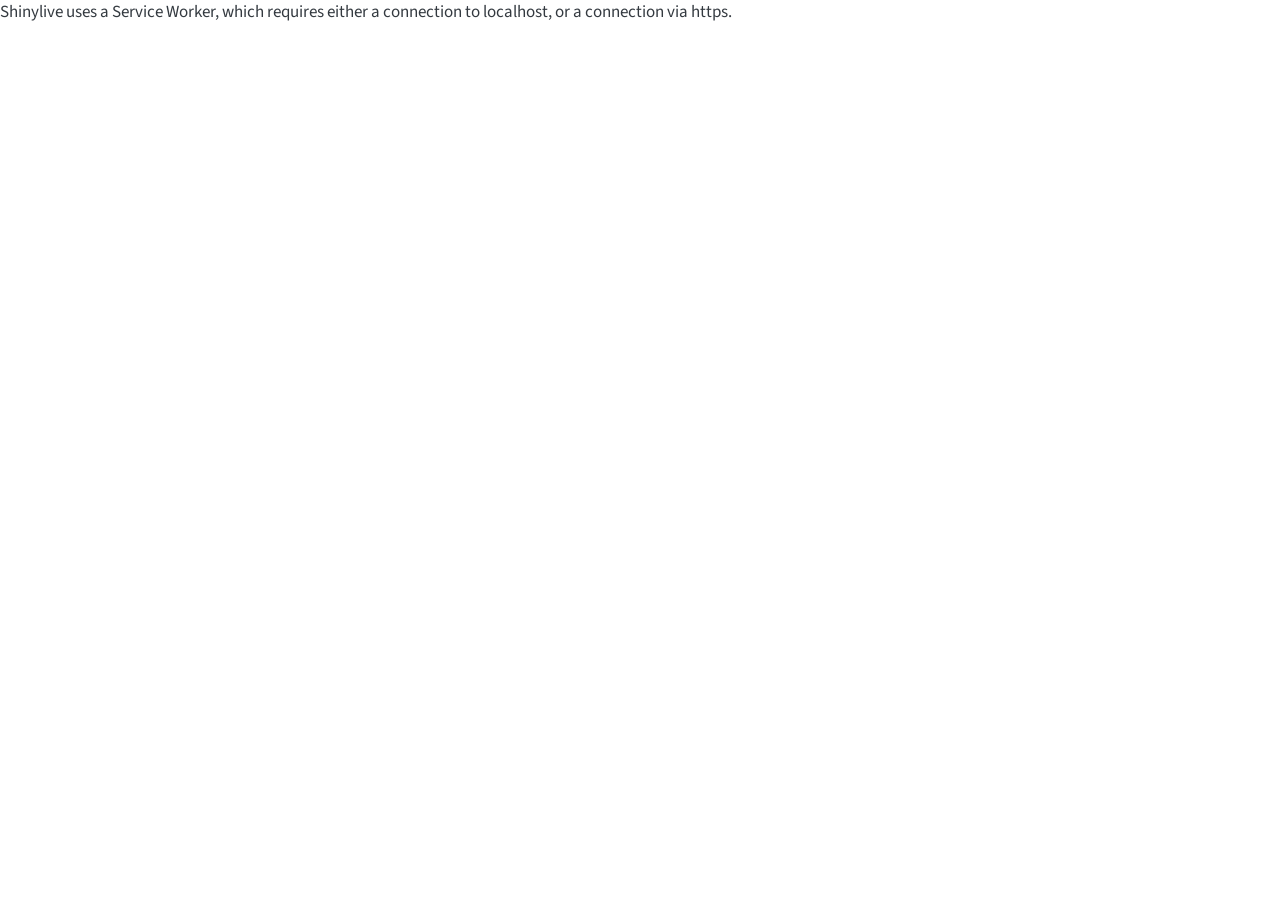
==== commit a8c6b837: "remove files" ====
--- a/docs/index.html
+++ b/docs/index.html
@@ -2,12 +2,12 @@
 <html xmlns="http://www.w3.org/1999/xhtml" lang="en" xml:lang="en"><head>
 
 <meta charset="utf-8">
-<meta name="generator" content="quarto-1.2.335">
+<meta name="generator" content="quarto-1.5.43">
 
 <meta name="viewport" content="width=device-width, initial-scale=1.0, user-scalable=yes">
 
 
-<title>test_shiny_python - Shinylive in Quarto example</title>
+<title>test_shiny_python – Shinylive in Quarto example</title>
 <style>
 code{white-space: pre-wrap;}
 span.smallcaps{font-variant: small-caps;}
@@ -17,7 +17,7 @@
 ul.task-list{list-style: none;}
 ul.task-list li input[type="checkbox"] {
   width: 0.8em;
-  margin: 0 0.8em 0.2em -1.6em;
+  margin: 0 0.8em 0.2em -1em; /* quarto-specific, see https://github.com/quarto-dev/quarto-cli/issues/4556 */ 
   vertical-align: middle;
 }
 </style>
@@ -50,7 +50,13 @@
   "collapse-after": 3,
   "panel-placement": "end",
   "type": "overlay",
-  "limit": 20,
+  "limit": 50,
+  "keyboard-shortcut": [
+    "f",
+    "/",
+    "s"
+  ],
+  "show-item-context": false,
   "language": {
     "search-no-results-text": "No results",
     "search-matching-documents-text": "matching documents",
@@ -59,8 +65,10 @@
     "search-more-match-text": "more match in this document",
     "search-more-matches-text": "more matches in this document",
     "search-clear-button-title": "Clear",
+    "search-text-placeholder": "",
     "search-detached-cancel-button-title": "Cancel",
-    "search-submit-button-title": "Submit"
+    "search-submit-button-title": "Submit",
+    "search-label": "Search"
   }
 }</script>
 
@@ -72,33 +80,35 @@
 
 <div id="quarto-search-results"></div>
   <header id="quarto-header" class="headroom fixed-top">
-    <nav class="navbar navbar-expand-lg navbar-dark ">
+    <nav class="navbar navbar-expand-lg " data-bs-theme="dark">
       <div class="navbar-container container-fluid">
-      <div class="navbar-brand-container">
+      <div class="navbar-brand-container mx-auto">
     <a class="navbar-brand" href="./index.html">
     <span class="navbar-title">test_shiny_python</span>
     </a>
   </div>
-          <button class="navbar-toggler" type="button" data-bs-toggle="collapse" data-bs-target="#navbarCollapse" aria-controls="navbarCollapse" aria-expanded="false" aria-label="Toggle navigation" onclick="if (window.quartoToggleHeadroom) { window.quartoToggleHeadroom(); }">
+            <div id="quarto-search" class="" title="Search"></div>
+          <button class="navbar-toggler" type="button" data-bs-toggle="collapse" data-bs-target="#navbarCollapse" aria-controls="navbarCollapse" role="menu" aria-expanded="false" aria-label="Toggle navigation" onclick="if (window.quartoToggleHeadroom) { window.quartoToggleHeadroom(); }">
   <span class="navbar-toggler-icon"></span>
 </button>
           <div class="collapse navbar-collapse" id="navbarCollapse">
             <ul class="navbar-nav navbar-nav-scroll me-auto">
   <li class="nav-item">
-    <a class="nav-link active" href="./index.html" aria-current="page">
- <span class="menu-text">TRIZ-39</span></a>
+    <a class="nav-link active" href="./index.html" aria-current="page"> 
+<span class="menu-text">TRIZ-39</span></a>
   </li>  
   <li class="nav-item">
-    <a class="nav-link" href="./about.html">
- <span class="menu-text">TRIZ-45</span></a>
+    <a class="nav-link" href="./about.html"> 
+<span class="menu-text">TRIZ-45</span></a>
   </li>  
   <li class="nav-item">
-    <a class="nav-link" href="./50.html">
- <span class="menu-text">TRIZ-50</span></a>
+    <a class="nav-link" href="./50.html"> 
+<span class="menu-text">TRIZ-50</span></a>
   </li>  
 </ul>
-              <div id="quarto-search" class="" title="Search"></div>
           </div> <!-- /navcollapse -->
+            <div class="quarto-navbar-tools">
+</div>
       </div> <!-- /container-fluid -->
     </nav>
 </header>
@@ -175,7 +185,9 @@
   </div>
   
 
+
 </header>
+
 
 <section id="bảng-tra-ma-trận-39-thông-số-kỹ-thuật" class="level3">
 <h3 class="anchored" data-anchor-id="bảng-tra-ma-trận-39-thông-số-kỹ-thuật">Bảng tra ma trận 39 thông số kỹ thuật</h3>
@@ -647,12 +659,15 @@
     icon: icon
   };
   anchorJS.add('.anchored');
-  const clipboard = new window.ClipboardJS('.code-copy-button', {
-    target: function(trigger) {
-      return trigger.previousElementSibling;
-    }
-  });
-  clipboard.on('success', function(e) {
+  const isCodeAnnotation = (el) => {
+    for (const clz of el.classList) {
+      if (clz.startsWith('code-annotation-')) {                     
+        return true;
+      }
+    }
+    return false;
+  }
+  const onCopySuccess = function(e) {
     // button target
     const button = e.trigger;
     // don't keep focus
@@ -684,11 +699,50 @@
     }, 1000);
     // clear code selection
     e.clearSelection();
+  }
+  const getTextToCopy = function(trigger) {
+      const codeEl = trigger.previousElementSibling.cloneNode(true);
+      for (const childEl of codeEl.children) {
+        if (isCodeAnnotation(childEl)) {
+          childEl.remove();
+        }
+      }
+      return codeEl.innerText;
+  }
+  const clipboard = new window.ClipboardJS('.code-copy-button:not([data-in-quarto-modal])', {
+    text: getTextToCopy
   });
-  function tippyHover(el, contentFn) {
+  clipboard.on('success', onCopySuccess);
+  if (window.document.getElementById('quarto-embedded-source-code-modal')) {
+    // For code content inside modals, clipBoardJS needs to be initialized with a container option
+    // TODO: Check when it could be a function (https://github.com/zenorocha/clipboard.js/issues/860)
+    const clipboardModal = new window.ClipboardJS('.code-copy-button[data-in-quarto-modal]', {
+      text: getTextToCopy,
+      container: window.document.getElementById('quarto-embedded-source-code-modal')
+    });
+    clipboardModal.on('success', onCopySuccess);
+  }
+    var localhostRegex = new RegExp(/^(?:http|https):\/\/localhost\:?[0-9]*\//);
+    var mailtoRegex = new RegExp(/^mailto:/);
+      var filterRegex = new RegExp('/' + window.location.host + '/');
+    var isInternal = (href) => {
+        return filterRegex.test(href) || localhostRegex.test(href) || mailtoRegex.test(href);
+    }
+    // Inspect non-navigation links and adorn them if external
+ 	var links = window.document.querySelectorAll('a[href]:not(.nav-link):not(.navbar-brand):not(.toc-action):not(.sidebar-link):not(.sidebar-item-toggle):not(.pagination-link):not(.no-external):not([aria-hidden]):not(.dropdown-item):not(.quarto-navigation-tool):not(.about-link)');
+    for (var i=0; i<links.length; i++) {
+      const link = links[i];
+      if (!isInternal(link.href)) {
+        // undo the damage that might have been done by quarto-nav.js in the case of
+        // links that we want to consider external
+        if (link.dataset.originalHref !== undefined) {
+          link.href = link.dataset.originalHref;
+        }
+      }
+    }
+  function tippyHover(el, contentFn, onTriggerFn, onUntriggerFn) {
     const config = {
       allowHTML: true,
-      content: contentFn,
       maxWidth: 500,
       delay: 100,
       arrow: false,
@@ -698,8 +752,17 @@
       interactive: true,
       interactiveBorder: 10,
       theme: 'quarto',
-      placement: 'bottom-start'
+      placement: 'bottom-start',
     };
+    if (contentFn) {
+      config.content = contentFn;
+    }
+    if (onTriggerFn) {
+      config.onTrigger = onTriggerFn;
+    }
+    if (onUntriggerFn) {
+      config.onUntrigger = onUntriggerFn;
+    }
     window.tippy(el, config); 
   }
   const noterefs = window.document.querySelectorAll('a[role="doc-noteref"]');
@@ -711,9 +774,245 @@
       try { href = new URL(href).hash; } catch {}
       const id = href.replace(/^#\/?/, "");
       const note = window.document.getElementById(id);
-      return note.innerHTML;
+      if (note) {
+        return note.innerHTML;
+      } else {
+        return "";
+      }
     });
   }
+  const xrefs = window.document.querySelectorAll('a.quarto-xref');
+  const processXRef = (id, note) => {
+    // Strip column container classes
+    const stripColumnClz = (el) => {
+      el.classList.remove("page-full", "page-columns");
+      if (el.children) {
+        for (const child of el.children) {
+          stripColumnClz(child);
+        }
+      }
+    }
+    stripColumnClz(note)
+    if (id === null || id.startsWith('sec-')) {
+      // Special case sections, only their first couple elements
+      const container = document.createElement("div");
+      if (note.children && note.children.length > 2) {
+        container.appendChild(note.children[0].cloneNode(true));
+        for (let i = 1; i < note.children.length; i++) {
+          const child = note.children[i];
+          if (child.tagName === "P" && child.innerText === "") {
+            continue;
+          } else {
+            container.appendChild(child.cloneNode(true));
+            break;
+          }
+        }
+        if (window.Quarto?.typesetMath) {
+          window.Quarto.typesetMath(container);
+        }
+        return container.innerHTML
+      } else {
+        if (window.Quarto?.typesetMath) {
+          window.Quarto.typesetMath(note);
+        }
+        return note.innerHTML;
+      }
+    } else {
+      // Remove any anchor links if they are present
+      const anchorLink = note.querySelector('a.anchorjs-link');
+      if (anchorLink) {
+        anchorLink.remove();
+      }
+      if (window.Quarto?.typesetMath) {
+        window.Quarto.typesetMath(note);
+      }
+      // TODO in 1.5, we should make sure this works without a callout special case
+      if (note.classList.contains("callout")) {
+        return note.outerHTML;
+      } else {
+        return note.innerHTML;
+      }
+    }
+  }
+  for (var i=0; i<xrefs.length; i++) {
+    const xref = xrefs[i];
+    tippyHover(xref, undefined, function(instance) {
+      instance.disable();
+      let url = xref.getAttribute('href');
+      let hash = undefined; 
+      if (url.startsWith('#')) {
+        hash = url;
+      } else {
+        try { hash = new URL(url).hash; } catch {}
+      }
+      if (hash) {
+        const id = hash.replace(/^#\/?/, "");
+        const note = window.document.getElementById(id);
+        if (note !== null) {
+          try {
+            const html = processXRef(id, note.cloneNode(true));
+            instance.setContent(html);
+          } finally {
+            instance.enable();
+            instance.show();
+          }
+        } else {
+          // See if we can fetch this
+          fetch(url.split('#')[0])
+          .then(res => res.text())
+          .then(html => {
+            const parser = new DOMParser();
+            const htmlDoc = parser.parseFromString(html, "text/html");
+            const note = htmlDoc.getElementById(id);
+            if (note !== null) {
+              const html = processXRef(id, note);
+              instance.setContent(html);
+            } 
+          }).finally(() => {
+            instance.enable();
+            instance.show();
+          });
+        }
+      } else {
+        // See if we can fetch a full url (with no hash to target)
+        // This is a special case and we should probably do some content thinning / targeting
+        fetch(url)
+        .then(res => res.text())
+        .then(html => {
+          const parser = new DOMParser();
+          const htmlDoc = parser.parseFromString(html, "text/html");
+          const note = htmlDoc.querySelector('main.content');
+          if (note !== null) {
+            // This should only happen for chapter cross references
+            // (since there is no id in the URL)
+            // remove the first header
+            if (note.children.length > 0 && note.children[0].tagName === "HEADER") {
+              note.children[0].remove();
+            }
+            const html = processXRef(null, note);
+            instance.setContent(html);
+          } 
+        }).finally(() => {
+          instance.enable();
+          instance.show();
+        });
+      }
+    }, function(instance) {
+    });
+  }
+      let selectedAnnoteEl;
+      const selectorForAnnotation = ( cell, annotation) => {
+        let cellAttr = 'data-code-cell="' + cell + '"';
+        let lineAttr = 'data-code-annotation="' +  annotation + '"';
+        const selector = 'span[' + cellAttr + '][' + lineAttr + ']';
+        return selector;
+      }
+      const selectCodeLines = (annoteEl) => {
+        const doc = window.document;
+        const targetCell = annoteEl.getAttribute("data-target-cell");
+        const targetAnnotation = annoteEl.getAttribute("data-target-annotation");
+        const annoteSpan = window.document.querySelector(selectorForAnnotation(targetCell, targetAnnotation));
+        const lines = annoteSpan.getAttribute("data-code-lines").split(",");
+        const lineIds = lines.map((line) => {
+          return targetCell + "-" + line;
+        })
+        let top = null;
+        let height = null;
+        let parent = null;
+        if (lineIds.length > 0) {
+            //compute the position of the single el (top and bottom and make a div)
+            const el = window.document.getElementById(lineIds[0]);
+            top = el.offsetTop;
+            height = el.offsetHeight;
+            parent = el.parentElement.parentElement;
+          if (lineIds.length > 1) {
+            const lastEl = window.document.getElementById(lineIds[lineIds.length - 1]);
+            const bottom = lastEl.offsetTop + lastEl.offsetHeight;
+            height = bottom - top;
+          }
+          if (top !== null && height !== null && parent !== null) {
+            // cook up a div (if necessary) and position it 
+            let div = window.document.getElementById("code-annotation-line-highlight");
+            if (div === null) {
+              div = window.document.createElement("div");
+              div.setAttribute("id", "code-annotation-line-highlight");
+              div.style.position = 'absolute';
+              parent.appendChild(div);
+            }
+            div.style.top = top - 2 + "px";
+            div.style.height = height + 4 + "px";
+            div.style.left = 0;
+            let gutterDiv = window.document.getElementById("code-annotation-line-highlight-gutter");
+            if (gutterDiv === null) {
+              gutterDiv = window.document.createElement("div");
+              gutterDiv.setAttribute("id", "code-annotation-line-highlight-gutter");
+              gutterDiv.style.position = 'absolute';
+              const codeCell = window.document.getElementById(targetCell);
+              const gutter = codeCell.querySelector('.code-annotation-gutter');
+              gutter.appendChild(gutterDiv);
+            }
+            gutterDiv.style.top = top - 2 + "px";
+            gutterDiv.style.height = height + 4 + "px";
+          }
+          selectedAnnoteEl = annoteEl;
+        }
+      };
+      const unselectCodeLines = () => {
+        const elementsIds = ["code-annotation-line-highlight", "code-annotation-line-highlight-gutter"];
+        elementsIds.forEach((elId) => {
+          const div = window.document.getElementById(elId);
+          if (div) {
+            div.remove();
+          }
+        });
+        selectedAnnoteEl = undefined;
+      };
+        // Handle positioning of the toggle
+    window.addEventListener(
+      "resize",
+      throttle(() => {
+        elRect = undefined;
+        if (selectedAnnoteEl) {
+          selectCodeLines(selectedAnnoteEl);
+        }
+      }, 10)
+    );
+    function throttle(fn, ms) {
+    let throttle = false;
+    let timer;
+      return (...args) => {
+        if(!throttle) { // first call gets through
+            fn.apply(this, args);
+            throttle = true;
+        } else { // all the others get throttled
+            if(timer) clearTimeout(timer); // cancel #2
+            timer = setTimeout(() => {
+              fn.apply(this, args);
+              timer = throttle = false;
+            }, ms);
+        }
+      };
+    }
+      // Attach click handler to the DT
+      const annoteDls = window.document.querySelectorAll('dt[data-target-cell]');
+      for (const annoteDlNode of annoteDls) {
+        annoteDlNode.addEventListener('click', (event) => {
+          const clickedEl = event.target;
+          if (clickedEl !== selectedAnnoteEl) {
+            unselectCodeLines();
+            const activeEl = window.document.querySelector('dt[data-target-cell].code-annotation-active');
+            if (activeEl) {
+              activeEl.classList.remove('code-annotation-active');
+            }
+            selectCodeLines(clickedEl);
+            clickedEl.classList.add('code-annotation-active');
+          } else {
+            // Unselect the line
+            unselectCodeLines();
+            clickedEl.classList.remove('code-annotation-active');
+          }
+        });
+      }
   const findCites = (el) => {
     const parentEl = el.parentElement;
     if (parentEl) {
@@ -757,4 +1056,5 @@
 
 
 
+
 </body></html>
